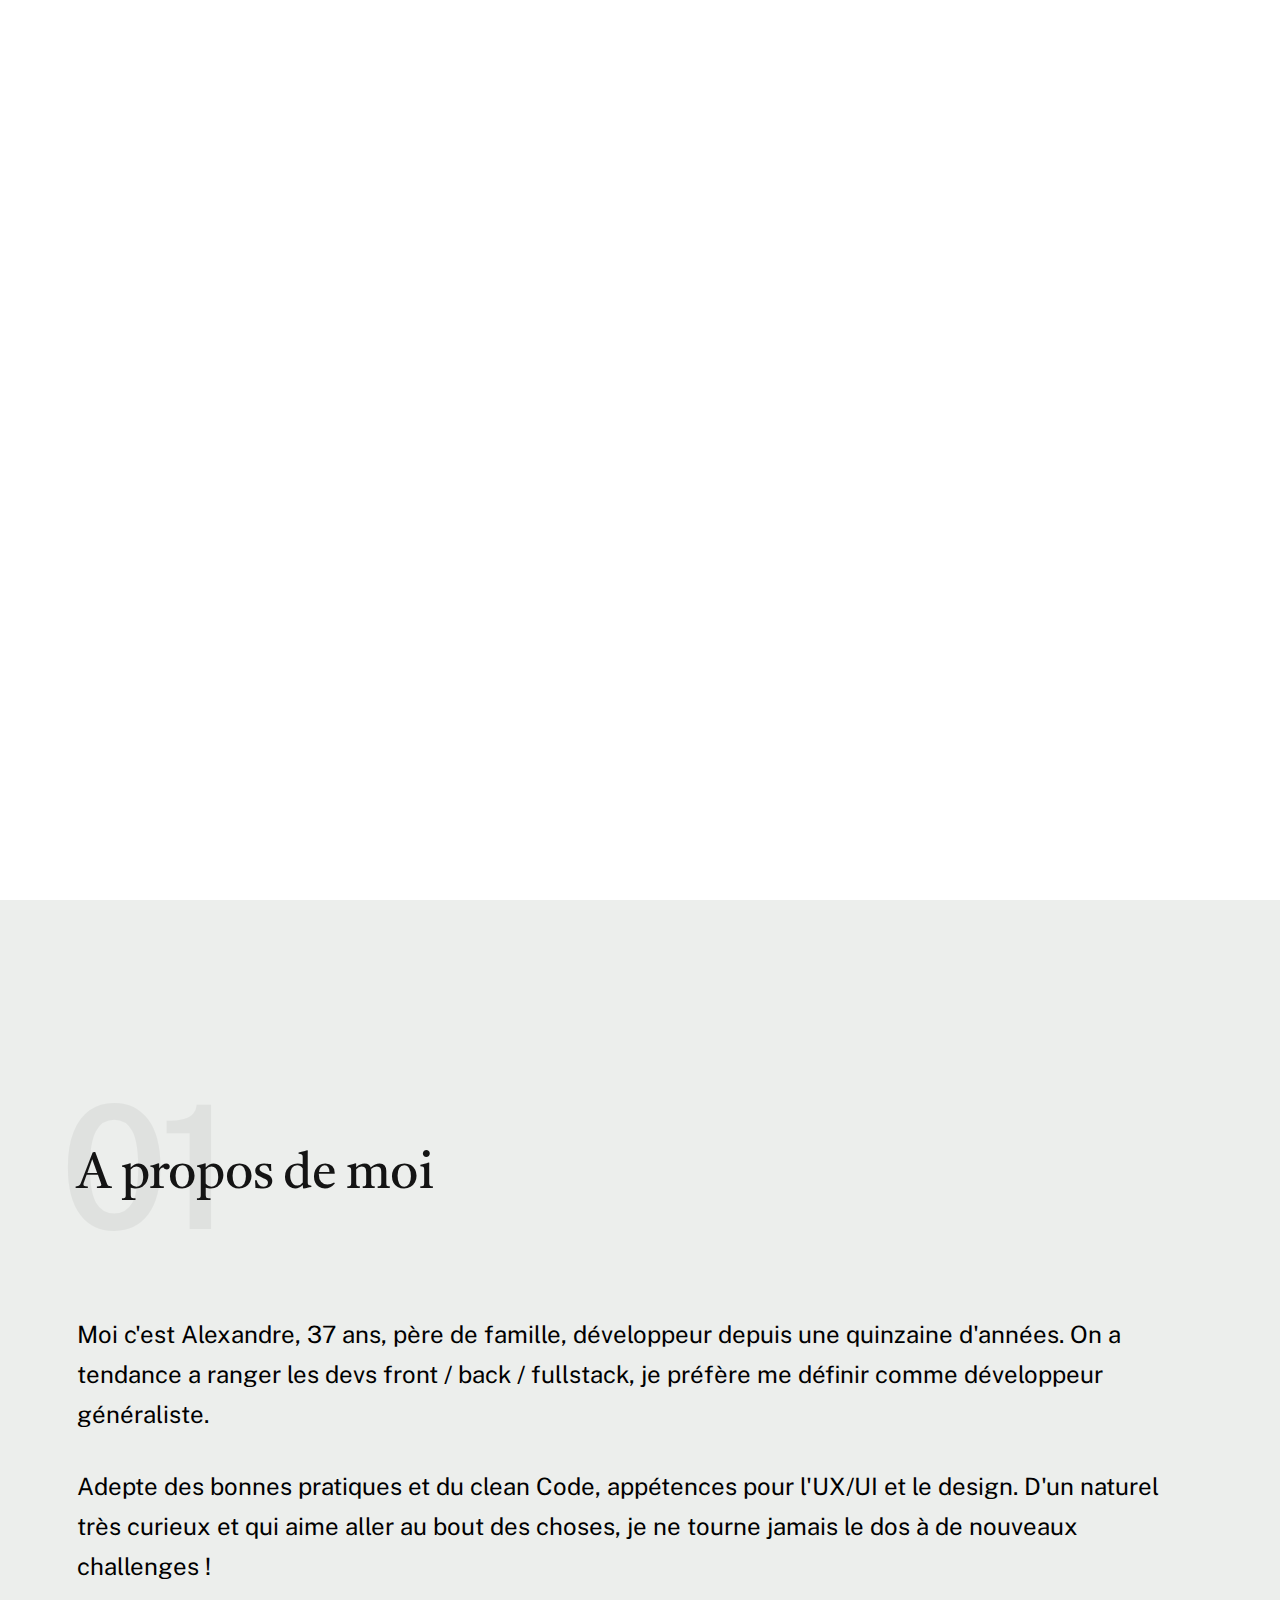
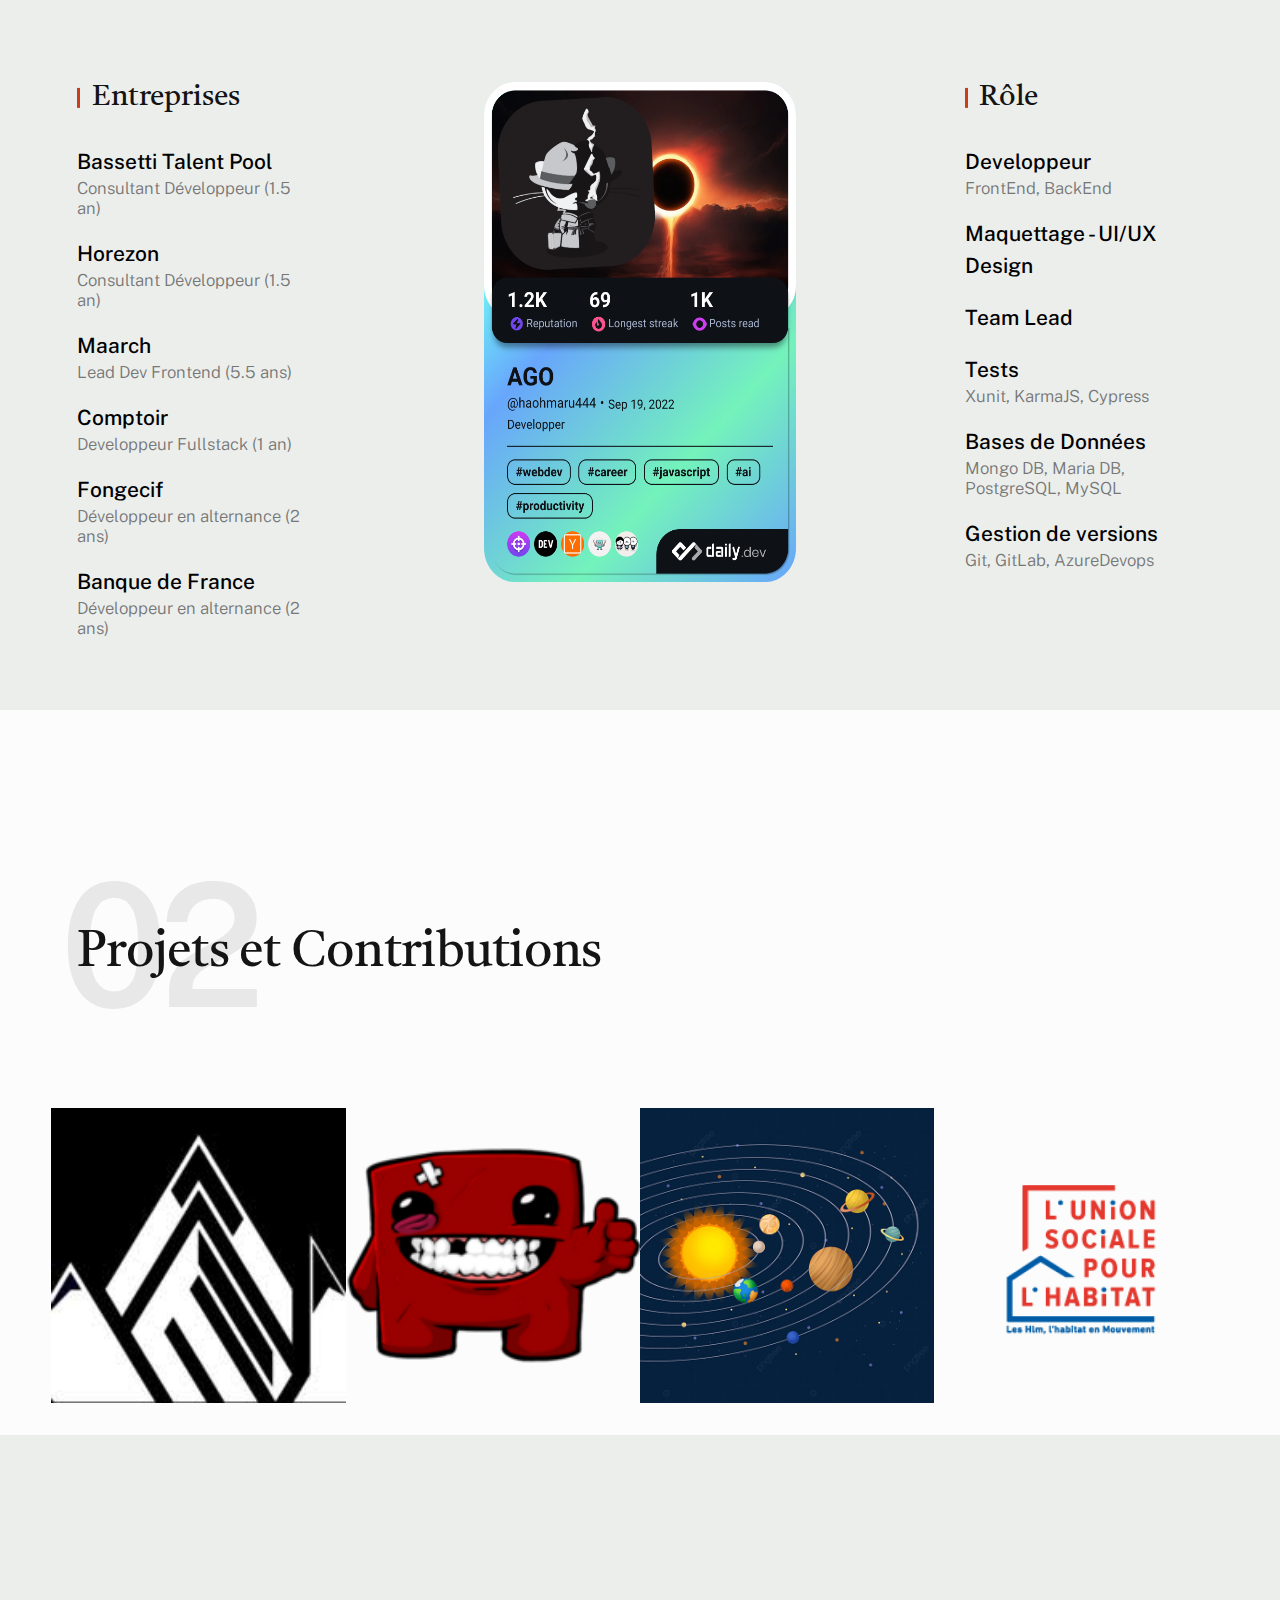
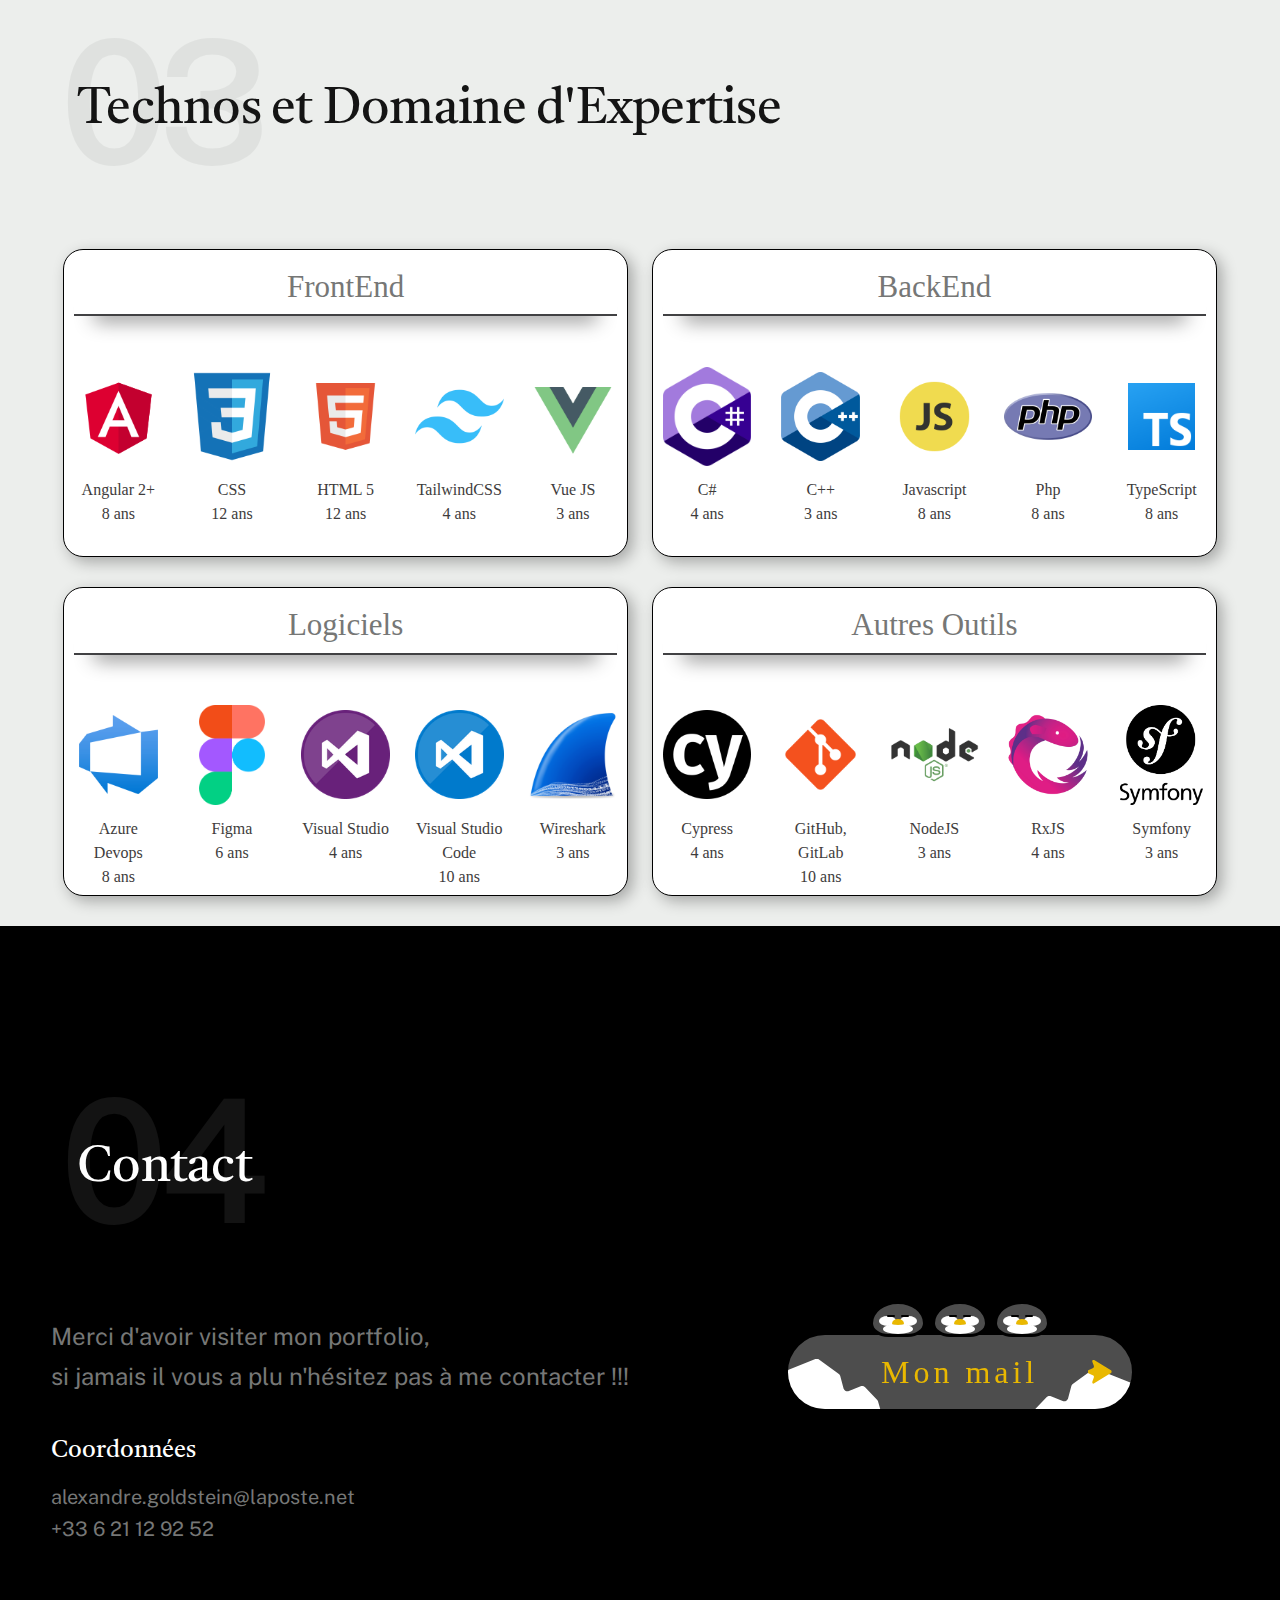
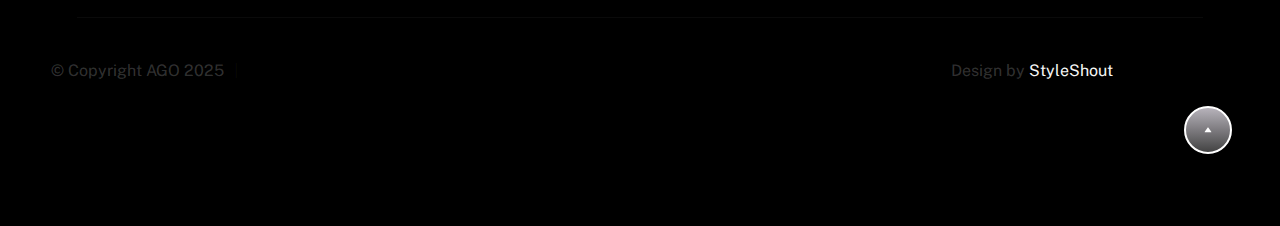
==== index.html @ c9a1e682 "fix url maso" ====
<!DOCTYPE html>
<html lang="en" class="no-js" >
<head>
    <meta charset="utf-8">
    <meta name="viewport" content="width=device-width, initial-scale=1">
    <title>PortFolio AGO</title>

    <script>
        document.documentElement.classList.remove('no-js');
        document.documentElement.classList.add('js');
    </script>

    <link rel="stylesheet" href="css/vendor.css">
    <link rel="stylesheet" href="css/styles.css">
    <link rel="stylesheet" href="https://use.fontawesome.com/releases/v5.6.3/css/all.css" integrity="sha384-UHRtZLI+pbxtHCWp1t77Bi1L4ZtiqrqD80Kn4Z8NTSRyMA2Fd33n5dQ8lWUE00s/" crossorigin="anonymous">
    <link rel="icon" type="image/png" sizes="32x32" href="images/avatars/favicon-32x32.png">
    <link rel="icon" type="image/png" sizes="16x16" href="images/avatars/favicon-16x16.png">
    <link rel="manifest" href="site.webmanifest">

</head>


<body id="top">
    <div id="preloader">
        <div id="loader" class="dots-fade">
            <div></div>
            <div></div>
            <div></div>
        </div>
    </div>

    <div id="page" class="s-pagewrap">

        <header class="s-header">
            <div class="row s-header__inner">
                <div class="s-header__block">
                    <div class="s-header__logo">
                        <a class="logo" href="index.html">
                            <img src="images/Portfolio.jpeg" class="s-header__folio" alt="HomeLogo">
                        </a>
                    </div>
                    <a class="s-header__menu-toggle" href="#0"><span>Menu</span></a>
                </div>
                <nav class="s-header__nav">    
                    <ul class="s-header__menu-links">
                        <li class="current"><a class="smoothscroll hover-underline" href="#intro">Intro</a></li>
                        <li><a class="smoothscroll hover-underline" href="#about">A propos</a></li>
                        <li><a class="smoothscroll hover-underline" href="#works">Projets</a></li>
                        <li><a class="smoothscroll hover-underline" href="#technos">Technos</a></li>
                        <li><a class="smoothscroll hover-underline" href="#footer">Contact</a></li>
                    </ul>  
                </nav>
            </div>
        </header>

        <!-- # intro
        ================================================== -->
        <section id="intro" class="s-intro target-section">
            <div class="row s-intro__content width-sixteen-col">
                <div class="column lg-12 s-intro__content-inner grid-block grid-16">    
                    <div class="s-intro__content-text">
                        <div class="s-intro__content-pretitle text-pretitle"><img src="images/hello.png" id="hello"/></div>
                        <h1 class="s-intro__content-title">
                        Alexandre Goldstein <br>
                        Developper <br>
                        from Paris, France
                        </h1>
                        <div class="s-intro__content-btns">
                            <button class="smoothscroll btn_intro effect effect_left" href="#about">A propos de moi</button>
                            <button class="smoothscroll btn_intro effect effect_left" href="#technos">Mes compétences</button>
                        </div>  
                    </div>
                </div>
            </div>

            <ul class="s-intro__social social-list">
                <li>
                    <a href="https://www.facebook.com/alex.tonychopper">
                        <img class="icon" src="images/svg/facebook.svg" width="24" height="24" alt="Facebook">
                        <span class="u-screen-reader-text">Facebook</span>
                    </a>
                </li>
                <li>
                    <a href="https://www.linkedin.com/in/alexandre-goldstein-438018328/">
                        <img class="icon" src="images/svg/linkedIn.svg" width="24" height="24" alt="LinkedIn">
                        <span class="u-screen-reader-text">LinkedIn</span>
                    </a>
                </li>
                <li>
                    <a href="https://discordapp.com/users/300009464764039169">
                        <img class="icon" src="images/svg/discord.svg" width="24" height="24" alt="Discord">
                        <span class="u-screen-reader-text">Discord</span>
                    </a>
                </li>
                <li>
                    <a href="https://github.com/AlexandreGoldstein">
                        <img class="icon" src="images/svg/gitHub.svg" width="24" height="24" alt="GitHub">
                        <span class="u-screen-reader-text">GitHub</span>
                    </a>
                </li>
                <li>
                    <a href="https://app.daily.dev/haohmaru444">
                        <img class="icon" src="images/svg/dailyDev.svg" width="24" height="24" alt="DailyDev">
                        <span class="u-screen-reader-text">DailyDev</span>
                    </a>
                </li>
            </ul>

            <div class="s-intro__content-media">                               
                <img src="images/avatars/cat.jpg" srcset="images/avatars/cat.jpg 1x" alt="Me">
            </div>              

            <div class="s-intro__btn-download">
                <button class="btn_intro effect effect_left" onclick="window.open('CV_AGO.pdf', '_blank')">Mon CV</button>
            </div> 
            
            <div class="s-intro__scroll-down">
                <a href="#footer2" class="smoothscroll">
                    <div class="scroll-icon">
                        <svg xmlns="http://www.w3.org/2000/svg" width="24" height="24" viewBox="0 0 24 24" style="fill: rgba(0, 0, 0, 1);transform: ;msFilter:;"><path d="M11.178 19.569a.998.998 0 0 0 1.644 0l9-13A.999.999 0 0 0 21 5H3a1.002 1.002 0 0 0-.822 1.569l9 13z"></path></svg>
                    </div>
                    <span class="scroll-text u-screen-reader-text">Scroll Down</span>
                </a>
            </div>
        </section>

        <section id="about" class="s-about target-section">
            <div class="row s-about__content">
                <div class="column xl-12">    
                    <div class="section-header" data-num="01">
                        <h2 class="text-display-title">A propos de moi</h2>
                    </div>

                    <p class="attention-getter">
                    Moi c'est Alexandre, 37 ans, père de famille, développeur depuis une quinzaine d'années.
                    On a tendance a ranger les devs front / back / fullstack, je préfère me définir comme développeur généraliste.
                    </p>

                    <p class="attention-getter">
                    Adepte des bonnes pratiques et du clean Code, appétences pour l'UX/UI et le design.
                    D'un naturel très curieux et qui aime aller au bout des choses, je ne tourne jamais le dos à de nouveaux challenges !
                    </p>

                    <div class="flex-items s-about__blocks">
                        <div class="flex-items__item s-about__block">
                            <h4 class="s-about__block-title">Entreprises</h4>
                            <ul class="s-about__list">
                                <li>
                                    Bassetti Talent Pool
                                    <span>Consultant Développeur (1.5 an)</span>
                                </li>
                                <li>
                                    Horezon
                                    <span>Consultant Développeur (1.5 an)</span>
                                </li>
                                <li>
                                    Maarch
                                    <span>Lead Dev Frontend (5.5 ans)</span>
                                </li>
                                <li>
                                    Comptoir
                                    <span>Developpeur Fullstack (1 an)</span>
                                </li>
                                <li>
                                    Fongecif
                                    <span>Développeur en alternance (2 ans)</span>
                                </li>
                                <li>
                                    Banque de France 
                                    <span>Développeur en alternance (2 ans)</span>
                                </li>
                            </ul>
                        </div>
                        <div class="s-about__list">
                            <img src="images/avatars/DevCard.png" style="height:500px;">
                        </div>
                        <div class="flex-items__item s-about__block" style="order:3">
                            <h4 class="s-about__block-title">Rôle</h4>
                            <ul class="s-about__list">
                                <li>
                                    Developpeur 
                                    <span>FrontEnd, BackEnd</span>
                                </li>
                                <li>
                                    Maquettage - UI/UX Design
                                </li>
                                <li>
                                    Team Lead
                                </li>
                                <li>
                                    Tests
                                    <span>Xunit, KarmaJS, Cypress</span>
                                </li>
                                <li>
                                    Bases de Données 
                                    <span>Mongo DB, Maria DB, PostgreSQL, MySQL</span>
                                </li>
                                <li>
                                    Gestion de versions
                                    <span>Git, GitLab, AzureDevops</span>
                                </li>
                            </ul>
                        </div>
                    </div>                    
                </div>
            </div> 
        </section>

        <section id="works" class="s-works target-section">
            <div class="row">
                <div class="column xl-12">
                    <div class="section-header" data-num="02">
                        <h2 class="text-display-title">Projets et Contributions</h2>
                    </div>
                </div>
            </div>
            <div class="row folio-entries">
                <div class="column entry" onclick='window.open("https://cedb.me")'>
                    <a class="entry__link glightbox" data-glightbox="title: CE; description: Challenge Enthusiast">
                        <div class="entry__thumb">
                            <img src="images/folio/CE.jpg" srcset="images/folio/CE.jpg 1x" alt="CE">
                        </div>
                        <div class="entry__info">
                            <h4 class="entry__title">Challenge Enthusiast</h4>
                            <div class="entry__cat">FrontEnd</div>
                        </div>
                    </a>
                </div>

                <div class="column entry" onclick='window.open("https://masochist.me/")'>
                    <a class="entry__link glightbox" data-glightbox="title: MeatBoy; description:Super Meat Boy">
                        <div class="entry__thumb">
                            <img src="images/folio/SMB.png" srcset="images/folio/SMB.png 1x" alt="Maso">
                        </div>
                        <div class="entry__info">
                            <h4 class="entry__title">Masochist.me</h4>
                            <div class="entry__cat">Designer</div>
                        </div>
                    </a>
                </div>

                <div class="column entry" onclick='window.open("https://alexandregoldstein.github.io/SolarSystem/")' >
                    <a class="entry__link glightbox" data-glightbox="title: Solar System; description:Systeme Solaire en CSS">
                        <div class="entry__thumb">
                            <img src="images/folio/solar.png" srcset="images/folio/solar.png 1x" alt="Solar">
                        </div>
                        <div class="entry__info">
                            <h4 class="entry__title">Solar System en CSS</h4>
                            <div class="entry__cat">Créateur</div>
                        </div>
                    </a>
                </div>

                <div class="column entry" onclick='window.open("https://www.union-habitat.org/")'>
                    <a class="entry__link glightbox" data-glightbox="title: USH; description:Union Social pour l'Habitat">
                        <div class="entry__thumb">
                            <img src="images/folio/USH.png" srcset="images/folio/USH.png 1x" alt="USH">
                        </div>
                        <div class="entry__info">
                            <h4 class="entry__title">Union Social pour l'Habitat</h4>
                            <div class="entry__cat">Intégration FrontEnd</div>
                        </div>
                    </a>
                </div>
            </div>
        </section>

        <section id="technos" class="s-about target-section">
            <div class="row row2 s-about__content">
                <div class="column xl-12">
                    <div class="section-header" data-num="03">
                        <h2 class="text-display-title">Technos et Domaine d'Expertise</h2>
                    </div>
                </div>
                <div class="icon-wall">
                    <div class="flex-group">
                        <div class="flex-group-title .s-about__skill">FrontEnd</div>
                        <div class="icon-wrapper">
                            <div class="flex-items__item">
                                <div class="icon-box">
                                    <img src="images/technos/Angular.png" alt="Angular">
                                    <div class="caption">Angular 2+ <br> 8 ans</div>
                                </div>
                            </div>
                            <div class="flex-items__item">
                                <div class="icon-box">
                                    <img src="images/technos/CSS3.png" alt="CSS">
                                    <div class="caption">CSS  <br> 12 ans</div>
                                </div>
                            </div>
                            <div class="flex-items__item">
                                <div class="icon-box">
                                    <img src="images/technos/Html.png" alt="Html">
                                    <div class="caption">HTML 5  <br> 12 ans</div>
                                </div>
                            </div>
                            <div class="flex-items__item">
                                <div class="icon-box">
                                    <img src="images/technos/TailwindCSS.png" alt="TailwindCSS">
                                    <div class="caption">TailwindCSS  <br> 4 ans</div>
                                </div>
                            </div>
                            <div class="flex-items__item">
                                <div class="icon-box">
                                    <img src="images/technos/vueJs.png" alt="VueJS">
                                    <div class="caption">Vue JS  <br> 3 ans</div>
                                </div>
                            </div>
                        </div>
                    </div>

                    <div class="flex-group">
                        <div class=".s-about__skill flex-group-title">BackEnd</div>
                        <div class="icon-wrapper">
                            <div class="flex-items__item">
                                <div class="icon-box">
                                    <img src="images/technos/Csharp.png" alt="C#">
                                    <div class="caption">C# <br> 4 ans</div>
                                </div>
                            </div>
                            <div class="flex-items__item">
                                <div class="icon-box">
                                    <img src="images/technos/C++.png" alt="C++">
                                    <div class="caption">C++ <br> 3 ans</div>
                                </div>
                            </div>
                            <div class="flex-items__item">
                                <div class="icon-box">
                                    <img src="images/technos/JS.png" alt="JS">
                                    <div class="caption">Javascript  <br> 8 ans</div>
                                </div>
                            </div>
                            <div class="flex-items__item">
                                <div class="icon-box">
                                    <img src="images/technos/PHP.png" alt="Php">
                                    <div class="caption">Php <br> 8 ans</div>
                                </div>
                            </div>
                            <div class="flex-items__item">
                                <div class="icon-box">
                                    <img src="images/technos/TS.png" alt="TS">
                                    <div class="caption">TypeScript <br> 8 ans</div>
                                </div>
                            </div>
                        </div>
                    </div>

                    <div class="flex-group">
                        <div class="flex-group-title .s-about__skill">Logiciels</div>
                        <div class="icon-wrapper">
                            <div class="flex-items__item">
                                <div class="icon-box">
                                    <img src="images/technos/AzureDevops.png" alt="Azure">
                                    <div class="caption">Azure Devops <br> 8 ans</div>
                                </div>
                            </div>
                            <div class="flex-items__item">
                                <div class="icon-box">
                                    <img src="images/technos/figma.png" alt="Figma">
                                    <div class="caption">Figma <br> 6 ans</div>
                                </div>
                            </div>
                            <div class="flex-items__item">
                                <div class="icon-box">
                                    <img src="images/technos/VS.png" alt="Visual Studio">
                                    <div class="caption">Visual Studio  <br> 4 ans</div>
                                </div>
                            </div>
                            <div class="flex-items__item">
                                <div class="icon-box">
                                    <img src="images/technos/VsCode.png" alt="Visual Studio Code">
                                    <div class="caption">Visual Studio Code <br> 10 ans</div>
                                </div>
                            </div>
                            <div class="flex-items__item">
                                <div class="icon-box">
                                    <img src="images/technos/Wireshark.png" alt="WireShark">
                                    <div class="caption">Wireshark <br> 3 ans</div>
                                </div>
                            </div>
                        </div>
                    </div>

                    <div class="flex-group">
                        <div class="flex-group-title .s-about__skill">Autres Outils</div>
                        <div class="icon-wrapper">

                            <div class="flex-items__item">
                                <div class="icon-box">
                                    <img src="images/technos/cypress.png" alt="Git">
                                    <div class="caption">Cypress <br> 4 ans</div>
                                </div>
                            </div>
                            <div class="flex-items__item">
                                <div class="icon-box">
                                    <img src="images/technos/Git.png" alt="Git">
                                    <div class="caption">GitHub, GitLab <br> 10 ans</div>
                                </div>
                            </div>
                            <div class="flex-items__item">
                                <div class="icon-box">
                                    <img src="images/technos/nodeJS.png" alt="NodeJS">
                                    <div class="caption">NodeJS <br> 3 ans</div>
                                </div>
                            </div>
                            <div class="flex-items__item">
                                <div class="icon-box">
                                    <img src="images/technos/rxjs.png" alt="Symfony">
                                    <div class="caption">RxJS  <br> 4 ans</div>
                                </div>
                            </div>
                            <div class="flex-items__item">
                                <div class="icon-box">
                                    <img src="images/technos/symfony.png" alt="Symfony">
                                    <div class="caption">Symfony  <br> 3 ans</div>
                                </div>
                            </div>
                        </div>
                    </div>
                </div>
            </div>
        </section>

       <!-- <section id="numbers" class="s-numbers">
            <div class="row counter-items">
                <div class="column counter-items__item">
                    <div class="num">
                        13
                        <span>+</span>
                    </div>
                    <h5>Années d'experience</h5>
                    <p>
                    En temps que dev avec différents intitulés de poste : <br>
                    Lead Frontend, Dev Backend, Dev FullStack, Consultant...
                    </p>
                </div>

                <div class="column counter-items__item">
                    <div class="num">
                        7
                    </div>
                    <h5>Entreprises</h5>
                    <p>
                    M'ont fait confiance dans différents domaines d'expertise : Digitalisation numérique, régulation de traffic, services médicaux, banque.
                    La majorité de celles-ci avaient des sites à fort traffic et des exigences élevés en qualité de code, responsive design, testing...
                    </p>
                </div>

                <div class="column counter-items__item">
                    <div class="num">
                        30
                        <span>+</span>
                    </div>
                    <h5>Projets</h5>
                    <p>
                    Auquel j'ai pu contribuer dans ma vie professionnelle, avec diverses compétences acquises:
                    intégration de maquettes, design de logo, du pixel art pour un jeu vidéo, des contributions sur des sites web ou applications, gestion des versions des livrables
                    </p>
                </div>

                <div class="column counter-items__item">
                    <div class="num">0</div>
                    <h5>Feedback négatif</h5>
                    <p>
                    Aucune client ou ESN non satisfaits ou déçu de mon attitude et des résultats que j'ai pu leur apporter au fil de ma carrière.
                    </p>
                </div>
            </div>
        </section>-->

        <section id="footer" class="s-footer target-section">
            <footer>
                <div class="row">
                    <div class="column lg-12">
                        <div class="section-header light-on-dark" data-num="04">
                            <h2 class="text-display-title">Contact</h2>
                        </div>
                    </div>
                </div>

                <div class="row s-footer__content">
                    <div class="xl-6 md-12 s-footer__block s-footer__about">                    
                        <p class="attention-getter">
                        Merci d'avoir visiter mon portfolio, <br>
                        si jamais il vous a plu n'hésitez pas à me contacter !!!
                        </p>
                        <h5>Coordonnées</h5>
                        <ul class="link-list">
                            <li><a href="mailto:alexandre.goldstein@laposte.net">alexandre.goldstein@laposte.net</a></li>
                            <li><a href="tel:+33621129252">+33 6 21 12 92 52</a></li>
                        </ul>             
                    </div>
                    <div class="s-footer__buttons row_pen">
                        <a href="mailto:alexandre.goldstein@laposte.net" class="button button--pen">
                            <div class="button__wrapper">
                                <span class="button__text">Mon mail</span>
                            </div>
                            <div class="characterBox">
                                <div class="character wakeup">
                                    <div class="character__face"></div>
                                    <div class="charactor__face2"></div>
                                </div>
                                <div class="character wakeup">
                                    <div class="character__face"></div>
                                    <div class="charactor__face2"></div>
                                </div>
                                <div class="character">
                                    <div class="character__face"></div>
                                    <div class="charactor__face2"></div>
                                </div>
                            </div>
                        </a>
                    </div>
                </div> 

                <div class="row s-footer__bottom">
                    <div class="xl-6 lg-12">
                        <p class="ss-copyright">
                            <span style="width: 50%">© Copyright AGO 2025</span> <span style="width: 45%; text-align: right;">Design by <a href="https://styleshout.com/">StyleShout</a></span>
                        </p>
                    </div>

                </div>         

                <div id="footer2" class="ss-go-top">
                    <a class="smoothscroll" title="Haut de page" href="#top">                 
                        <svg xmlns="http://www.w3.org/2000/svg" width="24" height="24" viewBox="0 0 24 24" style="fill: rgba(0, 0, 0, 1);transform: ;msFilter:;"><path d="M5.536 21.886a1.004 1.004 0 0 0 1.033-.064l13-9a1 1 0 0 0 0-1.644l-13-9A1 1 0 0 0 5 3v18a1 1 0 0 0 .536.886z"></path></svg>
                    </a> 
                </div>  
            </footer>
        </section>
    </div>
    
    <script src="js/plugins.js"></script>
    <script src="js/main.js"></script>

</body>
</html>
---- css/vendor.css ----
/* ===================================================================
 * Hudson Third-party Stylesheets
 * Template Ver. 1.0.0
 * 04-03-2023
 * -------------------------------------------------------------------
 *
 * TOC:
 * # PrismJS 
 * # Swiper
 * # GLightbox
 *
 * ------------------------------------------------------------------- */
 

/* ===================================================================
 * # PrismJS 1.20.0
 *   https://prismjs.com/download.html#themes=prism-okaidia&languages=markup+css+clike+javascript+markup-templating+php 
 *   
 *   okaidia theme for JavaScript, CSS and HTML
 *   Loosely based on Monokai textmate theme by http://www.monokai.nl/
 *   @author ocodia
 * ------------------------------------------------------------------- */
code[class*=language-],
pre[class*=language-] {
    color          : #f8f8f2;
    background     : none;
    text-shadow    : 0 1px rgba(0, 0, 0, 0.3);
    font-family    : var(--font-mono);
    font-size      : calc(var(--text-size) * 0.9444);
    text-align     : left;
    white-space    : pre;
    word-spacing   : normal;
    word-break     : normal;
    word-wrap      : normal;
    line-height    : var(--vspace-1);
    -moz-tab-size  : 4;
    -o-tab-size    : 4;
    tab-size       : 4;
    -webkit-hyphens: none;
    hyphens        : none;
}

/* Code blocks */
pre[class*=language-] {
    padding : var(--vspace-0_5) 0 var(--vspace-1);
    margin  : var(--vspace-1) 0;
    overflow: auto;
}

:not(pre)>code[class*=language-],
pre[class*=language-] {
    background: #272822;
}

/* Inline code */
:not(pre)>code[class*=language-] {
    padding    : 0.1em;
    white-space: normal;
}

.token.comment,
.token.prolog,
.token.doctype,
.token.cdata {
    color: slategray;
}

.token.punctuation {
    color: #f8f8f2;
}

.token.namespace {
    opacity: 0.7;
}

.token.property,
.token.tag,
.token.constant,
.token.symbol,
.token.deleted {
    color: #f92672;
}

.token.boolean,
.token.number {
    color: #ae81ff;
}

.token.selector,
.token.attr-name,
.token.string,
.token.char,
.token.builtin,
.token.inserted {
    color: #a6e22e;
}

.token.operator,
.token.entity,
.token.url,
.language-css .token.string,
.style .token.string,
.token.variable {
    color: #f8f8f2;
}

.token.atrule,
.token.attr-value,
.token.function,
.token.class-name {
    color: #e6db74;
}

.token.keyword {
    color: #66d9ef;
}

.token.regex,
.token.important {
    color: #fd971f;
}

.token.important,
.token.bold {
    font-weight: bold;
}

.token.italic {
    font-style: italic;
}

.token.entity {
    cursor: help;
}


/* ===================================================================
 * # Swiper 6.4.5
 *   Most modern mobile touch slider and framework with hardware accelerated transitions
 *   https://swiperjs.com
 *
 *   Copyright 2014-2020 Vladimir Kharlampidi
 *
 *   Released under the MIT License
 *
 *   Released on: December 18, 2020
 * ------------------------------------------------------------------- */
@font-face {
    font-family: "swiper-icons";
    src        : url("data:application/font-woff;charset=utf-8;base64, [base64]//wADZ2x5ZgAAAywAAADMAAAD2MHtryVoZWFkAAABbAAAADAAAAA2E2+eoWhoZWEAAAGcAAAAHwAAACQC9gDzaG10eAAAAigAAAAZAAAArgJkABFsb2NhAAAC0AAAAFoAAABaFQAUGG1heHAAAAG8AAAAHwAAACAAcABAbmFtZQAAA/gAAAE5AAACXvFdBwlwb3N0AAAFNAAAAGIAAACE5s74hXjaY2BkYGAAYpf5Hu/j+W2+MnAzMYDAzaX6QjD6/4//Bxj5GA8AuRwMYGkAPywL13jaY2BkYGA88P8Agx4j+/8fQDYfA1AEBWgDAIB2BOoAeNpjYGRgYNBh4GdgYgABEMnIABJzYNADCQAACWgAsQB42mNgYfzCOIGBlYGB0YcxjYGBwR1Kf2WQZGhhYGBiYGVmgAFGBiQQkOaawtDAoMBQxXjg/wEGPcYDDA4wNUA2CCgwsAAAO4EL6gAAeNpj2M0gyAACqxgGNWBkZ2D4/wMA+xkDdgAAAHjaY2BgYGaAYBkGRgYQiAHyGMF8FgYHIM3DwMHABGQrMOgyWDLEM1T9/w8UBfEMgLzE////P/5//f/V/xv+r4eaAAeMbAxwIUYmIMHEgKYAYjUcsDAwsLKxc3BycfPw8jEQA/[base64]/uznmfPFBNODM2K7MTQ45YEAZqGP81AmGGcF3iPqOop0r1SPTaTbVkfUe4HXj97wYE+yNwWYxwWu4v1ugWHgo3S1XdZEVqWM7ET0cfnLGxWfkgR42o2PvWrDMBSFj/IHLaF0zKjRgdiVMwScNRAoWUoH78Y2icB/yIY09An6AH2Bdu/UB+yxopYshQiEvnvu0dURgDt8QeC8PDw7Fpji3fEA4z/PEJ6YOB5hKh4dj3EvXhxPqH/SKUY3rJ7srZ4FZnh1PMAtPhwP6fl2PMJMPDgeQ4rY8YT6Gzao0eAEA409DuggmTnFnOcSCiEiLMgxCiTI6Cq5DZUd3Qmp10vO0LaLTd2cjN4fOumlc7lUYbSQcZFkutRG7g6JKZKy0RmdLY680CDnEJ+UMkpFFe1RN7nxdVpXrC4aTtnaurOnYercZg2YVmLN/d/gczfEimrE/fs/bOuq29Zmn8tloORaXgZgGa78yO9/cnXm2BpaGvq25Dv9S4E9+5SIc9PqupJKhYFSSl47+Qcr1mYNAAAAeNptw0cKwkAAAMDZJA8Q7OUJvkLsPfZ6zFVERPy8qHh2YER+3i/BP83vIBLLySsoKimrqKqpa2hp6+jq6RsYGhmbmJqZSy0sraxtbO3sHRydnEMU4uR6yx7JJXveP7WrDycAAAAAAAH//wACeNpjYGRgYOABYhkgZgJCZgZNBkYGLQZtIJsFLMYAAAw3ALgAeNolizEKgDAQBCchRbC2sFER0YD6qVQiBCv/H9ezGI6Z5XBAw8CBK/m5iQQVauVbXLnOrMZv2oLdKFa8Pjuru2hJzGabmOSLzNMzvutpB3N42mNgZGBg4GKQYzBhYMxJLMlj4GBgAYow/P/PAJJhLM6sSoWKfWCAAwDAjgbRAAB42mNgYGBkAIIbCZo5IPrmUn0hGA0AO8EFTQAA") format("woff");
    font-weight: 400;
    font-style : normal;
}

:root {
    --swiper-theme-color: #007aff;
}

.swiper-container {
    margin-left : auto;
    margin-right: auto;
    position    : relative;
    overflow    : hidden;
    list-style  : none;
    padding     : 0;
    /* Fix of Webkit flickering */
    z-index     : 1;
}

.swiper-container-vertical>.swiper-wrapper {
    flex-direction: column;
}

.swiper-wrapper {
    position           : relative;
    width              : 100%;
    height             : 100%;
    z-index            : 1;
    display            : flex;
    transition-property: transform;
    box-sizing         : content-box;
}

.swiper-container-android .swiper-slide,
.swiper-wrapper {
    transform: translate3d(0px, 0, 0);
}

.swiper-container-multirow>.swiper-wrapper {
    flex-wrap: wrap;
}

.swiper-container-multirow-column>.swiper-wrapper {
    flex-wrap     : wrap;
    flex-direction: column;
}

.swiper-container-free-mode>.swiper-wrapper {
    transition-timing-function: ease-out;
    margin                    : 0 auto;
}

.swiper-slide {
    flex-shrink        : 0;
    width              : 100%;
    height             : 100%;
    position           : relative;
    transition-property: transform;
}

.swiper-slide-invisible-blank {
    visibility: hidden;
}

/* Auto Height */
.swiper-container-autoheight,
.swiper-container-autoheight .swiper-slide {
    height: auto;
}

.swiper-container-autoheight .swiper-wrapper {
    align-items        : flex-start;
    transition-property: transform, height;
}

/* 3D Effects */
.swiper-container-3d {
    perspective: 1200px;
}

.swiper-container-3d .swiper-wrapper,
.swiper-container-3d .swiper-slide,
.swiper-container-3d .swiper-slide-shadow-left,
.swiper-container-3d .swiper-slide-shadow-right,
.swiper-container-3d .swiper-slide-shadow-top,
.swiper-container-3d .swiper-slide-shadow-bottom,
.swiper-container-3d .swiper-cube-shadow {
    transform-style: preserve-3d;
}

.swiper-container-3d .swiper-slide-shadow-left,
.swiper-container-3d .swiper-slide-shadow-right,
.swiper-container-3d .swiper-slide-shadow-top,
.swiper-container-3d .swiper-slide-shadow-bottom {
    position      : absolute;
    left          : 0;
    top           : 0;
    width         : 100%;
    height        : 100%;
    pointer-events: none;
    z-index       : 10;
}

.swiper-container-3d .swiper-slide-shadow-left {
    background-image: linear-gradient(to left, rgba(0, 0, 0, 0.5), rgba(0, 0, 0, 0));
}

.swiper-container-3d .swiper-slide-shadow-right {
    background-image: linear-gradient(to right, rgba(0, 0, 0, 0.5), rgba(0, 0, 0, 0));
}

.swiper-container-3d .swiper-slide-shadow-top {
    background-image: linear-gradient(to top, rgba(0, 0, 0, 0.5), rgba(0, 0, 0, 0));
}

.swiper-container-3d .swiper-slide-shadow-bottom {
    background-image: linear-gradient(to bottom, rgba(0, 0, 0, 0.5), rgba(0, 0, 0, 0));
}

/* CSS Mode */
.swiper-container-css-mode>.swiper-wrapper {
    overflow          : auto;
    scrollbar-width   : none;
    /* For Firefox */
    -ms-overflow-style: none;
    /* For Internet Explorer and Edge */
}

.swiper-container-css-mode>.swiper-wrapper::-webkit-scrollbar {
    display: none;
}

.swiper-container-css-mode>.swiper-wrapper>.swiper-slide {
    scroll-snap-align: start start;
}

.swiper-container-horizontal.swiper-container-css-mode>.swiper-wrapper {
    scroll-snap-type: x mandatory;
}

.swiper-container-vertical.swiper-container-css-mode>.swiper-wrapper {
    scroll-snap-type: y mandatory;
}

:root {
    --swiper-navigation-size : 44px;
    /*
    --swiper-navigation-color: var(--swiper-theme-color);
    */
}

.swiper-button-prev,
.swiper-button-next {
    position       : absolute;
    top            : 50%;
    width          : calc(var(--swiper-navigation-size) / 44 * 27);
    height         : var(--swiper-navigation-size);
    margin-top     : calc(-1 * var(--swiper-navigation-size) / 2);
    z-index        : 10;
    cursor         : pointer;
    display        : flex;
    align-items    : center;
    justify-content: center;
    color          : var(--swiper-navigation-color, var(--swiper-theme-color));
}

.swiper-button-prev.swiper-button-disabled,
.swiper-button-next.swiper-button-disabled {
    opacity       : 0.35;
    cursor        : auto;
    pointer-events: none;
}

.swiper-button-prev:after,
.swiper-button-next:after {
    font-family   : swiper-icons;
    font-size     : var(--swiper-navigation-size);
    text-transform: none !important;
    letter-spacing: 0;
    text-transform: none;
    font-variant  : initial;
    line-height   : 1;
}

.swiper-button-prev,
.swiper-container-rtl .swiper-button-next {
    left : 10px;
    right: auto;
}

.swiper-button-prev:after,
.swiper-container-rtl .swiper-button-next:after {
    content: "prev";
}

.swiper-button-next,
.swiper-container-rtl .swiper-button-prev {
    right: 10px;
    left : auto;
}

.swiper-button-next:after,
.swiper-container-rtl .swiper-button-prev:after {
    content: "next";
}

.swiper-button-prev.swiper-button-white,
.swiper-button-next.swiper-button-white {
    --swiper-navigation-color: #ffffff;
}

.swiper-button-prev.swiper-button-black,
.swiper-button-next.swiper-button-black {
    --swiper-navigation-color: #000000;
}

.swiper-button-lock {
    display: none;
}

:root {
    /*
    --swiper-pagination-color: var(--swiper-theme-color);
    */
}

.swiper-pagination {
    position  : absolute;
    text-align: center;
    transition: 300ms opacity;
    transform : translate3d(0, 0, 0);
    z-index   : 10;
}

.swiper-pagination.swiper-pagination-hidden {
    opacity: 0;
}

/* Common Styles */
.swiper-pagination-fraction,
.swiper-pagination-custom,
.swiper-container-horizontal>.swiper-pagination-bullets {
    bottom: 10px;
    left  : 0;
    width : 100%;
}

/* Bullets */
.swiper-pagination-bullets-dynamic {
    overflow : hidden;
    font-size: 0;
}

.swiper-pagination-bullets-dynamic .swiper-pagination-bullet {
    transform: scale(0.33);
    position : relative;
}

.swiper-pagination-bullets-dynamic .swiper-pagination-bullet-active {
    transform: scale(1);
}

.swiper-pagination-bullets-dynamic .swiper-pagination-bullet-active-main {
    transform: scale(1);
}

.swiper-pagination-bullets-dynamic .swiper-pagination-bullet-active-prev {
    transform: scale(0.66);
}

.swiper-pagination-bullets-dynamic .swiper-pagination-bullet-active-prev-prev {
    transform: scale(0.33);
}

.swiper-pagination-bullets-dynamic .swiper-pagination-bullet-active-next {
    transform: scale(0.66);
}

.swiper-pagination-bullets-dynamic .swiper-pagination-bullet-active-next-next {
    transform: scale(0.33);
}

.swiper-pagination-bullet {
    width        : 8px;
    height       : 8px;
    display      : inline-block;
    border-radius: 100%;
    background   : #000;
    opacity      : 0.2;
}

button.swiper-pagination-bullet {
    border            : none;
    margin            : 0;
    padding           : 0;
    box-shadow        : none;
    -webkit-appearance: none;
    -moz-appearance   : none;
    appearance        : none;
}

.swiper-pagination-clickable .swiper-pagination-bullet {
    cursor: pointer;
}

.swiper-pagination-bullet-active {
    opacity   : 1;
    background: var(--swiper-pagination-color, var(--swiper-theme-color));
}

.swiper-container-vertical>.swiper-pagination-bullets {
    right    : 10px;
    top      : 50%;
    transform: translate3d(0px, -50%, 0);
}

.swiper-container-vertical>.swiper-pagination-bullets .swiper-pagination-bullet {
    margin : 6px 0;
    display: block;
}

.swiper-container-vertical>.swiper-pagination-bullets.swiper-pagination-bullets-dynamic {
    top      : 50%;
    transform: translateY(-50%);
    width    : 8px;
}

.swiper-container-vertical>.swiper-pagination-bullets.swiper-pagination-bullets-dynamic .swiper-pagination-bullet {
    display   : inline-block;
    transition: 200ms transform, 200ms top;
}

.swiper-container-horizontal>.swiper-pagination-bullets .swiper-pagination-bullet {
    margin: 0 4px;
}

.swiper-container-horizontal>.swiper-pagination-bullets.swiper-pagination-bullets-dynamic {
    left       : 50%;
    transform  : translateX(-50%);
    white-space: nowrap;
}

.swiper-container-horizontal>.swiper-pagination-bullets.swiper-pagination-bullets-dynamic .swiper-pagination-bullet {
    transition: 200ms transform, 200ms left;
}

.swiper-container-horizontal.swiper-container-rtl>.swiper-pagination-bullets-dynamic .swiper-pagination-bullet {
    transition: 200ms transform, 200ms right;
}

/* Progress */
.swiper-pagination-progressbar {
    background: rgba(0, 0, 0, 0.25);
    position  : absolute;
}

.swiper-pagination-progressbar .swiper-pagination-progressbar-fill {
    background      : var(--swiper-pagination-color, var(--swiper-theme-color));
    position        : absolute;
    left            : 0;
    top             : 0;
    width           : 100%;
    height          : 100%;
    transform       : scale(0);
    transform-origin: left top;
}

.swiper-container-rtl .swiper-pagination-progressbar .swiper-pagination-progressbar-fill {
    transform-origin: right top;
}

.swiper-container-horizontal>.swiper-pagination-progressbar,
.swiper-container-vertical>.swiper-pagination-progressbar.swiper-pagination-progressbar-opposite {
    width : 100%;
    height: 4px;
    left  : 0;
    top   : 0;
}

.swiper-container-vertical>.swiper-pagination-progressbar,
.swiper-container-horizontal>.swiper-pagination-progressbar.swiper-pagination-progressbar-opposite {
    width : 4px;
    height: 100%;
    left  : 0;
    top   : 0;
}

.swiper-pagination-white {
    --swiper-pagination-color: #ffffff;
}

.swiper-pagination-black {
    --swiper-pagination-color: #000000;
}

.swiper-pagination-lock {
    display: none;
}

/* Scrollbar */
.swiper-scrollbar {
    border-radius   : 10px;
    position        : relative;
    -ms-touch-action: none;
    background      : rgba(0, 0, 0, 0.1);
}

.swiper-container-horizontal>.swiper-scrollbar {
    position: absolute;
    left    : 1%;
    bottom  : 3px;
    z-index : 50;
    height  : 5px;
    width   : 98%;
}

.swiper-container-vertical>.swiper-scrollbar {
    position: absolute;
    right   : 3px;
    top     : 1%;
    z-index : 50;
    width   : 5px;
    height  : 98%;
}

.swiper-scrollbar-drag {
    height       : 100%;
    width        : 100%;
    position     : relative;
    background   : rgba(0, 0, 0, 0.5);
    border-radius: 10px;
    left         : 0;
    top          : 0;
}

.swiper-scrollbar-cursor-drag {
    cursor: move;
}

.swiper-scrollbar-lock {
    display: none;
}

.swiper-zoom-container {
    width          : 100%;
    height         : 100%;
    display        : flex;
    justify-content: center;
    align-items    : center;
    text-align     : center;
}

.swiper-zoom-container>img,
.swiper-zoom-container>svg,
.swiper-zoom-container>canvas {
    max-width    : 100%;
    max-height   : 100%;
    -o-object-fit: contain;
    object-fit   : contain;
}

.swiper-slide-zoomed {
    cursor: move;
}

/* Preloader */
:root {
    /*
    --swiper-preloader-color: var(--swiper-theme-color);
    */
}

.swiper-lazy-preloader {
    width           : 42px;
    height          : 42px;
    position        : absolute;
    left            : 50%;
    top             : 50%;
    margin-left     : -21px;
    margin-top      : -21px;
    z-index         : 10;
    transform-origin: 50%;
    animation       : swiper-preloader-spin 1s infinite linear;
    box-sizing      : border-box;
    border          : 4px solid var(--swiper-preloader-color, var(--swiper-theme-color));
    border-radius   : 50%;
    border-top-color: transparent;
}

.swiper-lazy-preloader-white {
    --swiper-preloader-color: #fff;
}

.swiper-lazy-preloader-black {
    --swiper-preloader-color: #000;
}

@keyframes swiper-preloader-spin {
    100% {
        transform: rotate(360deg);
    }
}

/* a11y */
.swiper-container .swiper-notification {
    position      : absolute;
    left          : 0;
    top           : 0;
    pointer-events: none;
    opacity       : 0;
    z-index       : -1000;
}

.swiper-container-fade.swiper-container-free-mode .swiper-slide {
    transition-timing-function: ease-out;
}

.swiper-container-fade .swiper-slide {
    pointer-events     : none;
    transition-property: opacity;
}

.swiper-container-fade .swiper-slide .swiper-slide {
    pointer-events: none;
}

.swiper-container-fade .swiper-slide-active,
.swiper-container-fade .swiper-slide-active .swiper-slide-active {
    pointer-events: auto;
}

.swiper-container-cube {
    overflow: visible;
}

.swiper-container-cube .swiper-slide {
    pointer-events             : none;
    -webkit-backface-visibility: hidden;
    backface-visibility        : hidden;
    z-index                    : 1;
    visibility                 : hidden;
    transform-origin           : 0 0;
    width                      : 100%;
    height                     : 100%;
}

.swiper-container-cube .swiper-slide .swiper-slide {
    pointer-events: none;
}

.swiper-container-cube.swiper-container-rtl .swiper-slide {
    transform-origin: 100% 0;
}

.swiper-container-cube .swiper-slide-active,
.swiper-container-cube .swiper-slide-active .swiper-slide-active {
    pointer-events: auto;
}

.swiper-container-cube .swiper-slide-active,
.swiper-container-cube .swiper-slide-next,
.swiper-container-cube .swiper-slide-prev,
.swiper-container-cube .swiper-slide-next+.swiper-slide {
    pointer-events: auto;
    visibility    : visible;
}

.swiper-container-cube .swiper-slide-shadow-top,
.swiper-container-cube .swiper-slide-shadow-bottom,
.swiper-container-cube .swiper-slide-shadow-left,
.swiper-container-cube .swiper-slide-shadow-right {
    z-index                    : 0;
    -webkit-backface-visibility: hidden;
    backface-visibility        : hidden;
}

.swiper-container-cube .swiper-cube-shadow {
    position  : absolute;
    left      : 0;
    bottom    : 0px;
    width     : 100%;
    height    : 100%;
    background: #000;
    opacity   : 0.6;
    filter    : blur(50px);
    z-index   : 0;
}

.swiper-container-flip {
    overflow: visible;
}

.swiper-container-flip .swiper-slide {
    pointer-events             : none;
    -webkit-backface-visibility: hidden;
    backface-visibility        : hidden;
    z-index                    : 1;
}

.swiper-container-flip .swiper-slide .swiper-slide {
    pointer-events: none;
}

.swiper-container-flip .swiper-slide-active,
.swiper-container-flip .swiper-slide-active .swiper-slide-active {
    pointer-events: auto;
}

.swiper-container-flip .swiper-slide-shadow-top,
.swiper-container-flip .swiper-slide-shadow-bottom,
.swiper-container-flip .swiper-slide-shadow-left,
.swiper-container-flip .swiper-slide-shadow-right {
    z-index                    : 0;
    -webkit-backface-visibility: hidden;
    backface-visibility        : hidden;
}


/* ==========================================================================
 * # GLightbox
 *
 * GLightbox 3.2.0
 * https://biati-digital.github.io/glightbox/
 * -------------------------------------------------------------------------- 
 */
.glightbox-container {
    width                      : 100%;
    height                     : 100%;
    position                   : fixed;
    top                        : 0;
    left                       : 0;
    z-index                    : 999999 !important;
    overflow                   : hidden;
    touch-action               : none;
    -webkit-text-size-adjust   : 100%;
    -moz-text-size-adjust      : 100%;
    text-size-adjust           : 100%;
    -webkit-backface-visibility: hidden;
    backface-visibility        : hidden;
    outline                    : none;
}

.glightbox-container.inactive {
    display: none;
}

.glightbox-container .gcontainer {
    position: relative;
    width   : 100%;
    height  : 100%;
    z-index : 9999;
    overflow: hidden;
}

.glightbox-container .gslider {
    transition     : transform 0.4s ease;
    height         : 100%;
    left           : 0;
    top            : 0;
    width          : 100%;
    position       : relative;
    overflow       : hidden;
    display        : flex !important;
    justify-content: center;
    align-items    : center;
    transform      : translate3d(0, 0, 0);
}

.glightbox-container .gslide {
    width              : 100%;
    position           : absolute;
    -webkit-user-select: none;
    -moz-user-select   : none;
    user-select        : none;
    display            : flex;
    align-items        : center;
    justify-content    : center;
    opacity            : 0;
}

.glightbox-container .gslide.current {
    opacity : 1;
    z-index : 99999;
    position: relative;
}

.glightbox-container .gslide.prev {
    opacity: 1;
    z-index: 9999;
}

.glightbox-container .gslide-inner-content {
    width: 100%;
}

.glightbox-container .ginner-container {
    position       : relative;
    width          : 100%;
    display        : flex;
    justify-content: center;
    flex-direction : column;
    max-width      : 100%;
    margin         : auto;
    height         : 100vh;
}

.glightbox-container .ginner-container.gvideo-container {
    width: 100%;
}

.glightbox-container .ginner-container.desc-bottom,
.glightbox-container .ginner-container.desc-top {
    flex-direction: column;
}

.glightbox-container .ginner-container.desc-left,
.glightbox-container .ginner-container.desc-right {
    max-width: 100% !important;
}

.gslide iframe,
.gslide video {
    outline                   : none !important;
    border                    : none;
    min-height                : 165px;
    -webkit-overflow-scrolling: touch;
    touch-action              : auto;
}

.gslide:not(.current) {
    pointer-events: none;
}

.gslide-image {
    align-items: center;
}

.gslide-image img {
    max-height         : 100vh;
    display            : block;
    padding            : 0;
    float              : none;
    outline            : none;
    border             : none;
    -webkit-user-select: none;
    -moz-user-select   : none;
    user-select        : none;
    max-width          : 100vw;
    width              : auto;
    height             : auto;
    -o-object-fit      : cover;
    object-fit         : cover;
    touch-action       : none;
    margin             : auto;
    min-width          : 200px;
}

.desc-top .gslide-image img,
.desc-bottom .gslide-image img {
    width: auto;
}

.desc-left .gslide-image img,
.desc-right .gslide-image img {
    width    : auto;
    max-width: 100%;
}

.gslide-image img.zoomable {
    position: relative;
}

.gslide-image img.dragging {
    cursor    : grabbing !important;
    transition: none;
}

.gslide-video {
    position : relative;
    max-width: 100vh;
    width    : 100% !important;
}

.gslide-video .plyr__poster-enabled.plyr--loading .plyr__poster {
    display: none;
}

.gslide-video .gvideo-wrapper {
    width       : 100%;
    /* max-width: 160vmin; */
    margin      : auto;
}

.gslide-video::before {
    content   : "";
    position  : absolute;
    width     : 100%;
    height    : 100%;
    background: rgba(255, 0, 0, 0.34);
    display   : none;
}

.gslide-video.playing::before {
    display: none;
}

.gslide-video.fullscreen {
    max-width: 100% !important;
    min-width: 100%;
    height   : 75vh;
}

.gslide-video.fullscreen video {
    max-width: 100% !important;
    width    : 100% !important;
}

.gslide-inline {
    background: #fff;
    text-align: left;
    max-height: calc(100vh - 40px);
    overflow  : auto;
    max-width : 100%;
    margin    : auto;
}

.gslide-inline .ginlined-content {
    padding: 20px;
    width  : 100%;
}

.gslide-inline .dragging {
    cursor    : grabbing !important;
    transition: none;
}

.ginlined-content {
    overflow: auto;
    display : block !important;
    opacity : 1;
}

.gslide-external {
    display   : flex;
    width     : 100%;
    min-width : 100%;
    background: #fff;
    padding   : 0;
    overflow  : auto;
    max-height: 75vh;
    height    : 100%;
}

.gslide-media {
    display: flex;
    width  : auto;
}

.zoomed .gslide-media {
    box-shadow: none !important;
}

.desc-top .gslide-media,
.desc-bottom .gslide-media {
    margin        : 0 auto;
    flex-direction: column;
}

.gslide-description {
    position: relative;
    flex    : 1 0 100%;
}

.gslide-description.description-left,
.gslide-description.description-right {
    max-width: 100%;
}

.gslide-description.description-bottom,
.gslide-description.description-top {
    margin: 0 auto;
    width : 100%;
}

.gslide-description p {
    margin-bottom: 12px;
}

.gslide-description p:last-child {
    margin-bottom: 0;
}

.zoomed .gslide-description {
    display: none;
}

.glightbox-button-hidden {
    display: none;
}

/*
 * Description for mobiles
 * something like facebook does the description
 * for the photos
*/
.glightbox-mobile .glightbox-container .gslide-description {
    height        : auto !important;
    width         : 100%;
    position      : absolute;
    bottom        : 0;
    padding       : 19px 11px;
    max-width     : 100vw !important;
    order         : 2 !important;
    max-height    : 78vh;
    overflow      : auto !important;
    background    : linear-gradient(to bottom, rgba(0, 0, 0, 0) 0%, rgba(0, 0, 0, 0.75) 100%);
    transition    : opacity 0.3s linear;
    padding-bottom: 50px;
}

.glightbox-mobile .glightbox-container .gslide-title {
    color    : #fff;
    font-size: 1em;
}

.glightbox-mobile .glightbox-container .gslide-desc {
    color: #a1a1a1;
}

.glightbox-mobile .glightbox-container .gslide-desc a {
    color      : #fff;
    font-weight: bold;
}

.glightbox-mobile .glightbox-container .gslide-desc * {
    color: inherit;
}

.glightbox-mobile .glightbox-container .gslide-desc .desc-more {
    color  : #fff;
    opacity: 0.4;
}

.gdesc-open .gslide-media {
    transition: opacity 0.5s ease;
    opacity   : 0.4;
}

.gdesc-open .gdesc-inner {
    padding-bottom: 30px;
}

.gdesc-closed .gslide-media {
    transition: opacity 0.5s ease;
    opacity   : 1;
}

.greset {
    transition: all 0.3s ease;
}

.gabsolute {
    position: absolute;
}

.grelative {
    position: relative;
}

.glightbox-desc {
    display: none !important;
}

.glightbox-open {
    overflow: hidden;
}

.gloader {
    height            : 25px;
    width             : 25px;
    animation         : lightboxLoader 0.8s infinite linear;
    border            : 2px solid #fff;
    border-right-color: transparent;
    border-radius     : 50%;
    position          : absolute;
    display           : block;
    z-index           : 9999;
    left              : 0;
    right             : 0;
    margin            : 0 auto;
    top               : 47%;
}

.goverlay {
    width      : 100%;
    height     : calc(100vh + 1px);
    position   : fixed;
    top        : -1px;
    left       : 0;
    background : #000;
    will-change: opacity;
}

.glightbox-mobile .goverlay {
    background: #000;
}

.gprev,
.gnext,
.gclose {
    z-index        : 99999;
    cursor         : pointer;
    width          : 26px;
    height         : 44px;
    border         : none;
    display        : flex;
    justify-content: center;
    align-items    : center;
    flex-direction : column;
}

.gprev svg,
.gnext svg,
.gclose svg {
    display: block;
    width  : 25px;
    height : auto;
    margin : 0;
    padding: 0;
}

.gprev.disabled,
.gnext.disabled,
.gclose.disabled {
    opacity: 0.2;
}

.gprev .garrow,
.gnext .garrow,
.gclose .garrow {
    stroke: #fff;
}

.gbtn.focused {
    outline: 2px solid #0f3d81;
}

iframe.wait-autoplay {
    opacity: 0;
}

.glightbox-closing .gnext,
.glightbox-closing .gprev,
.glightbox-closing .gclose {
    opacity: 0 !important;
}

/*Skin */
.glightbox-clean .gslide-description {
    background: #fff;
}

.glightbox-clean .gdesc-inner {
    padding: 22px 20px;
}

.glightbox-clean .gslide-title {
    font-size    : 1em;
    font-weight  : normal;
    font-family  : arial;
    color        : #000;
    margin-bottom: 19px;
    line-height  : 1.4em;
}

.glightbox-clean .gslide-desc {
    font-size    : 0.86em;
    margin-bottom: 0;
    font-family  : arial;
    line-height  : 1.4em;
}

.glightbox-clean .gslide-video {
    background: #000;
}

.glightbox-clean .gprev,
.glightbox-clean .gnext,
.glightbox-clean .gclose {
    background-color: rgba(0, 0, 0, 0.75);
    border-radius   : 4px;
}

.glightbox-clean .gprev path,
.glightbox-clean .gnext path,
.glightbox-clean .gclose path {
    fill: #fff;
}

.glightbox-clean .gprev {
    position: absolute;
    top     : -100%;
    left    : 30px;
    width   : 40px;
    height  : 50px;
}

.glightbox-clean .gnext {
    position: absolute;
    top     : -100%;
    right   : 30px;
    width   : 40px;
    height  : 50px;
}

.glightbox-clean .gclose {
    width   : 35px;
    height  : 35px;
    top     : 15px;
    right   : 10px;
    position: absolute;
}

.glightbox-clean .gclose svg {
    width : 18px;
    height: auto;
}

.glightbox-clean .gclose:hover {
    opacity: 1;
}

/*CSS Animations*/
.gfadeIn {
    animation: gfadeIn 0.5s ease;
}

.gfadeOut {
    animation: gfadeOut 0.5s ease;
}

.gslideOutLeft {
    animation: gslideOutLeft 0.3s ease;
}

.gslideInLeft {
    animation: gslideInLeft 0.3s ease;
}

.gslideOutRight {
    animation: gslideOutRight 0.3s ease;
}

.gslideInRight {
    animation: gslideInRight 0.3s ease;
}

.gzoomIn {
    animation: gzoomIn 0.5s ease;
}

.gzoomOut {
    animation: gzoomOut 0.5s ease;
}

@keyframes lightboxLoader {
    0% {
        transform: rotate(0deg);
    }

    100% {
        transform: rotate(360deg);
    }
}

@keyframes gfadeIn {
    from {
        opacity: 0;
    }

    to {
        opacity: 1;
    }
}

@keyframes gfadeOut {
    from {
        opacity: 1;
    }

    to {
        opacity: 0;
    }
}

@keyframes gslideInLeft {
    from {
        opacity  : 0;
        transform: translate3d(-60%, 0, 0);
    }

    to {
        visibility: visible;
        transform : translate3d(0, 0, 0);
        opacity   : 1;
    }
}

@keyframes gslideOutLeft {
    from {
        opacity   : 1;
        visibility: visible;
        transform : translate3d(0, 0, 0);
    }

    to {
        transform : translate3d(-60%, 0, 0);
        opacity   : 0;
        visibility: hidden;
    }
}

@keyframes gslideInRight {
    from {
        opacity   : 0;
        visibility: visible;
        transform : translate3d(60%, 0, 0);
    }

    to {
        transform: translate3d(0, 0, 0);
        opacity  : 1;
    }
}

@keyframes gslideOutRight {
    from {
        opacity   : 1;
        visibility: visible;
        transform : translate3d(0, 0, 0);
    }

    to {
        transform: translate3d(60%, 0, 0);
        opacity  : 0;
    }
}

@keyframes gzoomIn {
    from {
        opacity  : 0;
        transform: scale3d(0.3, 0.3, 0.3);
    }

    to {
        opacity: 1;
    }
}

@keyframes gzoomOut {
    from {
        opacity: 1;
    }

    50% {
        opacity  : 0;
        transform: scale3d(0.3, 0.3, 0.3);
    }

    to {
        opacity: 0;
    }
}

@media (min-width: 769px) {
    .glightbox-container .ginner-container {
        width         : auto;
        height        : auto;
        flex-direction: row;
    }

    .glightbox-container .ginner-container.desc-top .gslide-description {
        order: 0;
    }

    .glightbox-container .ginner-container.desc-top .gslide-image,
    .glightbox-container .ginner-container.desc-top .gslide-image img {
        order: 1;
    }

    .glightbox-container .ginner-container.desc-left .gslide-description {
        order: 0;
    }

    .glightbox-container .ginner-container.desc-left .gslide-image {
        order: 1;
    }

    .gslide-image img {
        max-height: 97vh;
        max-width : 100%;
    }

    .gslide-image img.zoomable {
        cursor: zoom-in;
    }

    .zoomed .gslide-image img.zoomable {
        cursor: grab;
    }

    .gslide-inline {
        max-height: 95vh;
    }

    .gslide-external {
        max-height: 100vh;
    }

    .gslide-description.description-left,
    .gslide-description.description-right {
        max-width: 275px;
    }

    .glightbox-open {
        height: auto;
    }

    .goverlay {
        background: rgba(0, 0, 0, 0.92);
    }

    .glightbox-clean .gslide-media {
        box-shadow: 1px 2px 9px 0px rgba(0, 0, 0, 0.65);
    }

    .glightbox-clean .description-left .gdesc-inner,
    .glightbox-clean .description-right .gdesc-inner {
        position  : absolute;
        height    : 100%;
        overflow-y: auto;
    }

    .glightbox-clean .gprev,
    .glightbox-clean .gnext,
    .glightbox-clean .gclose {
        background-color: rgba(0, 0, 0, 0.32);
    }

    .glightbox-clean .gprev:hover,
    .glightbox-clean .gnext:hover,
    .glightbox-clean .gclose:hover {
        background-color: rgba(0, 0, 0, 0.7);
    }

    .glightbox-clean .gprev {
        top: 45%;
    }

    .glightbox-clean .gnext {
        top: 45%;
    }
}

@media (min-width: 992px) {
    .glightbox-clean .gclose {
        right: 24px;
    }
}

@media screen and (max-height: 420px) {
    .goverlay {
        background: #000;
    }
}
---- css/styles.css ----
@charset "UTF-8";

/* =================================================================== 
 * Hudson Main Stylesheet
 * Template Ver. 1.0.0
 * 04-03-2023
 * ------------------------------------------------------------------
 *
 * TOC:
 * # SETTINGS
 *      ## fonts 
 *      ## colors
 *      ## spacing and typescale
 *      ## grid variables
 * # CSS RESET
 * # GRID
 * # BASE SETUP
 * # UTILITY CLASSES
 * # TYPOGRAPHY 
 *      ## base type styles
 *      ## additional typography & helper classes
 *      ## lists
 *      ## media 
 *      ## spacing
 * # PRELOADER
 *      ## page loaded
 * # FORM 
 *      ## style placeholder text
 * # BUTTONS
 * # TABLE
 * # COMPONENTS
 *      ## pagination
 *      ## alert box 
 *      ## skillbars
 *      ## stats tabs
 * # PROJECT-WIDE SHARED STYLES
 *      ## section header
 *      ## social list
 *      ## swiper overrides
 *      ## glightbox overrides
 * # GRID-BASED LAYOUTS
 *      ## grid block
 *      ## list grid
 * # PAGE WRAP
 * # SITE HEADER
 *      ## logo
 *      ## main navigation
 *      ## mobile menu toggle
 * # INTRO
 *      ## intro content
 *      ## intro btn cv download
 *      ## intro social
 *      ## intro scroll down
 *      ## intro transitions
 * # ABOUT
 *      ## about blocks
 * # WORKS
 *      ## folio entries 
 *      ## testimonials
 * # NUMBERS
 * # FOOTER
 *      ## copyright
 *      ## go top
 *
 * ------------------------------------------------------------------ */


/* ===================================================================
 * # SETTINGS
 *
 *
 * ------------------------------------------------------------------- */

/* ------------------------------------------------------------------- 
 * ## fonts 
 * ------------------------------------------------------------------- */
@import url("https://fonts.googleapis.com/css2?family=Castoro:ital@0;1&family=Public+Sans:ital,wght@0,300;0,400;0,500;0,600;0,700;1,300;1,400;1,500;1,600;1,700&display=swap");

:root {
    --font-1: "Public Sans", Sans-serif;
    --font-2: "Castoro", Serif;

  /* monospace
   */
    --font-mono: Consolas, "Andale Mono", Courier, "Courier New", monospace;
}

/* ------------------------------------------------------------------- 
 * ## colors
 * ------------------------------------------------------------------- */
:root {

  /* color-1(#C73E1D)
   * color-2(#2F352B)
   * color-3(#1A1A1A)
   */
    --color-1: hsla(12, 75%, 45%, 1);
    --color-2: hsla(96, 10%, 19%, 1);
    --color-3: hsla(0, 0%, 0%, 1);

  /* theme color variations
   */
    --color-1-lightest: hsla(12, 75%, 75%, 1);
    --color-1-lighter : hsla(12, 75%, 65%, 1);
    --color-1-light   : hsla(12, 75%, 55%, 1);
    --color-1-dark    : hsla(12, 75%, 35%, 1);
    --color-1-darker  : hsla(12, 75%, 25%, 1);
    --color-1-darkest : hsla(12, 75%, 15%, 1);

    --color-2-lightest: hsla(96, 10%, 49%, 1);
    --color-2-lighter : hsla(96, 10%, 39%, 1);
    --color-2-light   : hsla(96, 10%, 29%, 1);
    --color-2-dark    : hsla(96, 10%, 10%, 1);
    --color-2-darker  : hsla(96, 10%, 1%, 1);

    --color-3-light: hsla(0, 0%, 16%, 1);
    --color-3-dark : hsla(0, 0%, 8%, 1);

  /* feedback colors
   * color-error(#ffd1d2), color-success(#c8e675), 
   * color-info(#d7ecfb), color-notice(#fff099)
   */
    --color-error          : hsla(359, 100%, 91%, 1);
    --color-success        : hsla(76, 69%, 68%, 1);
    --color-info           : hsla(205, 82%, 91%, 1);
    --color-notice         : hsla(51, 100%, 80%, 1);
    --color-error-content  : hsla(359, 50%, 50%, 1);
    --color-success-content: hsla(76, 29%, 28%, 1);
    --color-info-content   : hsla(205, 32%, 31%, 1);
    --color-notice-content : hsla(51, 30%, 30%, 1);

  /* neutrals
   * generated using 
   * Tint & Shade Generator 
   * (https://maketintsandshades.com/)
   */
    --color-black  : #000000;
    --color-gray-19: #181818;
    --color-gray-18: #2f302f;
    --color-gray-17: #474747;
    --color-gray-16: #5e5f5e;
    --color-gray-15: #767776;
    --color-gray-14: #8e8f8e;
    --color-gray-13: #a5a7a5;
    --color-gray-12: #bdbebd;
    --color-gray-11: #d4d6d4;
    --color-gray-10: #eceeec;
    --color-gray-9 : #eef0ee;
    --color-gray-8 : #f0f1f0;
    --color-gray-7 : #f2f3f2;
    --color-gray-6 : #f4f5f4;
    --color-gray-5 : #f6f7f6;
    --color-gray-4 : #f7f8f7;
    --color-gray-3 : #f9faf9;
    --color-gray-2 : #fbfcfb;
    --color-gray-1 : #fbfcfb;
    --color-white  : #ffffff;

  /* text
   */
    --color-text       : var(--color-gray-19);
    --color-text-dark  : var(--color-3-dark);
    --color-text-light : var(--color-gray-15);
    --color-placeholder: var(--color-gray-13);

  /* link
   */
    --color-link       : var(--color-1);
    --color-link-hover : var(--color-2-lighter);
    --color-link-active: var(--color-2-lighter);

  /* buttons
   */
    --color-btn                   : var(--color-gray-10);
    --color-btn-text              : var(--color-text);
    --color-btn-hover             : var(--color-gray-11);
    --color-btn-hover-text        : var(--color-text);
    --color-btn-primary           : var(--color-1);
    --color-btn-primary-text      : var(--color-white);
    --color-btn-primary-hover     : var(--color-1-light);
    --color-btn-primary-hover-text: var(--color-white);
    --color-btn-stroke            : var(--color-text-dark);
    --color-btn-stroke-text       : var(--color-text-dark);
    --color-btn-stroke-hover      : var(--color-text-dark);
    --color-btn-stroke-hover-text : var(--color-white);

  /* preloader
   */
    --color-preloader-bg: var(--color-gray-10);
    --color-loader      : var(--color-3);
    --color-loader-light: var(--color-gray-14);

  /* others
   */
    --color-body-bg: var(--color-gray-1);
    --color-border : rgba(0, 0, 0, .1);
    --border-radius: 5px;
}

/* ------------------------------------------------------------------- 
 * ## spacing and typescale
 * ------------------------------------------------------------------- */
:root {

  /* spacing
   * base font size: 20px 
   * vertical space unit : 32px
   */
    --base-size     : 62.5%;
    --multiplier    : 1;
    --base-font-size: calc(2rem * var(--multiplier));
    --space         : calc(3.2rem * var(--multiplier));

  /* vertical spacing 
   */
    --vspace-0_125: calc(0.125 * var(--space));
    --vspace-0_25 : calc(0.25 * var(--space));
    --vspace-0_375: calc(0.375 * var(--space));
    --vspace-0_5  : calc(0.5 * var(--space));
    --vspace-0_625: calc(0.625 * var(--space));
    --vspace-0_75 : calc(0.75 * var(--space));
    --vspace-0_875: calc(0.875 * var(--space));
    --vspace-1    : calc(var(--space));
    --vspace-1_25 : calc(1.25 * var(--space));
    --vspace-1_5  : calc(1.5 * var(--space));
    --vspace-1_75 : calc(1.75 * var(--space));
    --vspace-2    : calc(2 * var(--space));
    --vspace-2_5  : calc(2.5 * var(--space));
    --vspace-3    : calc(3 * var(--space));
    --vspace-3_5  : calc(3.5 * var(--space));
    --vspace-4    : calc(4 * var(--space));
    --vspace-4_5  : calc(4.5 * var(--space));
    --vspace-5    : calc(5 * var(--space));
    --vspace-5_5  : calc(5.5 * var(--space));
    --vspace-6    : calc(6 * var(--space));
    --vspace-6_5  : calc(6.5 * var(--space));
    --vspace-7    : calc(7 * var(--space));
    --vspace-7_5  : calc(7.5 * var(--space));
    --vspace-8    : calc(8 * var(--space));
    --vspace-8_5  : calc(8.5 * var(--space));
    --vspace-9    : calc(9 * var(--space));
    --vspace-9_5  : calc(9.5 * var(--space));
    --vspace-10   : calc(10 * var(--space));

  /* type scale
   * ratio 1        :2 | base: 20px
   * -------------------------------------------------------
   *
   * --text-huge-3    = (148.60px)
   * --text-huge-2    = (123.83px)
   * --text-huge-1    = (103.20px)
   * --text-display-3 = (86.00px)
   * --text-display-2 = (71.66px)
   * --text-display-1 = (59.72px)
   * --text-xxxl      = (49.77px)
   * --text-xxl       = (41.47px)
   * --text-xl        = (34.56px)
   * --text-lg        = (28.80px)
   * --text-md        = (24.00px)
   * --text-size      = (20.00px) BASE
   * --text-sm        = (16.67px)
   * --text-xs        = (13.89px)
   *
   * ---------------------------------------------------------
   */
    --text-scale-ratio: 1.2;
    --text-size       : var(--base-font-size);
    --text-xs         : calc((var(--text-size) / var(--text-scale-ratio)) / var(--text-scale-ratio));
    --text-sm         : calc(var(--text-xs) * var(--text-scale-ratio));
    --text-md         : calc(var(--text-sm) * var(--text-scale-ratio) * var(--text-scale-ratio));
    --text-lg         : calc(var(--text-md) * var(--text-scale-ratio));
    --text-xl         : calc(var(--text-lg) * var(--text-scale-ratio));
    --text-xxl        : calc(var(--text-xl) * var(--text-scale-ratio));
    --text-xxxl       : calc(var(--text-xxl) * var(--text-scale-ratio));
    --text-display-1  : calc(var(--text-xxxl) * var(--text-scale-ratio));
    --text-display-2  : calc(var(--text-display-1) * var(--text-scale-ratio));
    --text-display-3  : calc(var(--text-display-2) * var(--text-scale-ratio));
    --text-huge-1     : calc(var(--text-display-3) * var(--text-scale-ratio));
    --text-huge-2     : calc(var(--text-huge-1) * var(--text-scale-ratio));
    --text-huge-3     : calc(var(--text-huge-2) * var(--text-scale-ratio));

  /* default button height
   */
    --vspace-btn: var(--vspace-1_75);
}

/* on mobile devices below 600px, change the value of '--multiplier' 
 * to adjust the values of base font size and vertical space unit.
 */
@media screen and (max-width: 600px) {
    :root {
        --multiplier: .9375;
    }
}

/* ------------------------------------------------------------------- 
 * ## grid variables
 * ------------------------------------------------------------------- */
:root {

  /* widths for rows and containers
   */
    --width-sixteen-cols: 1760px;
    --width-default     : 1280px;
    --width-wide        : 1600px;
    --width-wider       : 1800px;
    --width-narrow      : 1200px;
    --width-narrower    : 1000px;
    --width-narrowest   : 800px;
    --width-full        : 100%;
    --width-grid-max    : var(--width-default);

  /* gutter
   */
    --gutter: 2.6rem;
}

/* on large screen devices
 */
@media screen and (max-width: 1000px) {
    :root {
        --gutter: 2.2rem;
    }
}

/* on small devices
 */
@media screen and (max-width: 600px) {
    :root {
        --gutter: 1rem;
    }
}


/* ====================================================================
 * # CSS RESET
 *
 *
 * --------------------------------------------------------------------
 * http://meyerweb.com/eric/tools/css/reset/ 
 * v2.0 | 20110126
 * License: none (public domain)
 * -------------------------------------------------------------------- */
html,
body,
div,
span,
applet,
object,
iframe,
h1,
h2,
h3,
h4,
h5,
h6,
p,
blockquote,
pre,
a,
abbr,
acronym,
address,
big,
cite,
code,
del,
dfn,
em,
img,
ins,
kbd,
q,
s,
samp,
small,
strike,
strong,
sub,
sup,
tt,
var,
b,
u,
i,
center,
dl,
dt,
dd,
ol,
ul,
li,
fieldset,
form,
label,
legend,
table,
caption,
tbody,
tfoot,
thead,
tr,
th,
td,
article,
aside,
canvas,
details,
embed,
figure,
figcaption,
footer,
header,
hgroup,
menu,
nav,
output,
ruby,
section,
summary,
time,
mark,
audio,
video {
    margin        : 0;
    padding       : 0;
    border        : 0;
    font-size     : 100%;
    font          : inherit;
    vertical-align: baseline;
}

/* HTML5 display-role reset for older browsers */
article,
aside,
details,
figcaption,
figure,
footer,
header,
hgroup,
menu,
nav,
section {
    display: block;
}

body {
    line-height: 1;
}

ol,
ul {
    list-style: none;
}

blockquote,
q {
    quotes: none;
}

blockquote:before,
blockquote:after,
q:before,
q:after {
    content: "";
    content: none;
}

table {
    border-collapse: collapse;
    border-spacing : 0;
}


/* ===================================================================
 * # GRID v5.0.0
 *
 *
 * -------------------------------------------------------------------
 * - Grid system based on the flex display property.
 *
 * - Grid breakpoints are based on MAXIMUM WIDTH media queries, 
 *   meaning they apply to that one breakpoint and ALL THOSE BELOW IT.
 *
 * - Grid columns without a specified width will automatically layout 
 *   as equal width columns.
 *
 * - On viewports 400px and below, all grid columns will stacked 
 *   vertically
 *
 * ------------------------------------------------------------------- */

/* row 
 */
.row {
    display  : flex;
    flex-flow: row wrap;
    width    : min(92%, var(--width-grid-max));
    margin   : 0 auto;
}

.row2 {
    width:92% !important;
}

.works .row {
    width    : min(75%, var(--width-grid-max));
}

.row .row {
    width       : auto;
    margin-left : calc(var(--gutter) * -1);
    margin-right: calc(var(--gutter) * -1);
}

/* column
 */
.column {
    flex   : 1;
    padding: 0 var(--gutter);
}

.collapse>.column,
.column.collapse {
    padding: 0;
}

/* row utility classes
 */
.row.row-wrap {
    flex-wrap: wrap;
}

.row.row-nowrap {
    flex-wrap: nowrap;
}

.row.row-y-top {
    align-items: flex-start;
}

.row.row-y-bottom {
    align-items: flex-end;
}

.row.row-y-center {
    align-items: center;
}

.row.row-stretch {
    align-items: stretch;
}

.row.row-baseline {
    align-items: baseline;
}

.row.row-x-left {
    justify-content: flex-start;
}

.row.row-x-right {
    justify-content: flex-end;
}

.row.row-x-center {
    justify-content: center;
}

.row.row-center {
    align-items    : center;
    justify-content: center;
}

/* ------------------------- -------------------------------------------
 * ## extra large devices (1201px and above)
 * -------------------------------------------------------------------- */
.xl-1 {
    flex : none;
    width: 8.3333333333%;
}

.xl-2 {
    flex : none;
    width: 16.6666666667%;
}

.xl-3 {
    flex : none;
    width: 25%;
}

.xl-4 {
    flex : none;
    width: 33.3333333333%;
}

.xl-5 {
    flex : none;
    width: 41.6666666667%;
}

.xl-6 {
    flex : auto;
    width: 50%;
}

.xl-7 {
    flex : none;
    width: 58.3333333333%;
}

.xl-8 {
    flex : none;
    width: 66.6666666667%;
}

.xl-9 {
    flex : none;
    width: 75%;
}

.xl-10 {
    flex : none;
    width: 83.3333333333%;
}

.xl-11 {
    flex : none;
    width: 91.6666666667%;
}

.xl-12 {
    flex : none;
    width: 100%;
}

/* --------------------------------------------------------------------
 * ## large devices (1001px to 1200px)
 * -------------------------------------------------------------------- */
@media screen and (max-width: 1200px) {
    .lg-1 {
        flex : none;
        width: 8.3333333333%;
    }

    .lg-2 {
        flex : none;
        width: 16.6666666667%;
    }

    .lg-3 {
        flex : none;
        width: 25%;
    }

    .lg-4 {
        flex : none;
        width: 33.3333333333%;
    }

    .lg-5 {
        flex : none;
        width: 41.6666666667%;
    }

    .lg-6 {
        flex : none;
        width: 50%;
    }

    .lg-7 {
        flex : none;
        width: 58.3333333333%;
    }

    .lg-8 {
        flex : none;
        width: 66.6666666667%;
    }

    .lg-9 {
        flex : none;
        width: 75%;
    }

    .lg-10 {
        flex : none;
        width: 83.3333333333%;
    }

    .lg-11 {
        flex : none;
        width: 91.6666666667%;
    }

    .lg-12 {
        flex : none;
        width: 100%;
    }
}

/* --------------------------------------------------------------------
 * ## medium devices (801px to 1000px)
 * -------------------------------------------------------------------- */
@media screen and (max-width: 1000px) {
    .md-1 {
        flex : none;
        width: 8.3333333333%;
    }

    .md-2 {
        flex : none;
        width: 16.6666666667%;
    }

    .md-3 {
        flex : none;
        width: 25%;
    }

    .md-4 {
        flex : none;
        width: 33.3333333333%;
    }

    .md-5 {
        flex : none;
        width: 41.6666666667%;
    }

    .md-6 {
        flex : none;
        width: 50%;
    }

    .md-7 {
        flex : none;
        width: 58.3333333333%;
    }

    .md-8 {
        flex : none;
        width: 66.6666666667%;
    }

    .md-9 {
        flex : none;
        width: 75%;
    }

    .md-10 {
        flex : none;
        width: 83.3333333333%;
    }

    .md-11 {
        flex : none;
        width: 91.6666666667%;
    }

    .md-12 {
        flex : none;
        width: 100%;
    }
}

/* --------------------------------------------------------------------
 * ## tablet devices (601px to 800px)  
 * -------------------------------------------------------------------- */
@media screen and (max-width: 800px) {
    .tab-1 {
        flex : none;
        width: 8.3333333333%;
    }

    .tab-2 {
        flex : none;
        width: 16.6666666667%;
    }

    .tab-3 {
        flex : none;
        width: 25%;
    }

    .tab-4 {
        flex : none;
        width: 33.3333333333%;
    }

    .tab-5 {
        flex : none;
        width: 41.6666666667%;
    }

    .tab-6 {
        flex : none;
        width: 50%;
    }

    .tab-7 {
        flex : none;
        width: 58.3333333333%;
    }

    .tab-8 {
        flex : none;
        width: 66.6666666667%;
    }

    .tab-9 {
        flex : none;
        width: 75%;
    }

    .tab-10 {
        flex : none;
        width: 83.3333333333%;
    }

    .tab-11 {
        flex : none;
        width: 91.6666666667%;
    }

    .tab-12 {
        flex : none;
        width: 100%;
    }
}

/* --------------------------------------------------------------------
 * ## mobile devices (401px to 600px)  
 * -------------------------------------------------------------------- */
@media screen and (max-width: 600px) {
    .row {
        width        : 100%;
        padding-left : 6vw;
        padding-right: 6vw;
    }

    .row .row {
        padding-left : 0;
        padding-right: 0;
    }

    .mob-1 {
        flex : none;
        width: 8.3333333333%;
    }

    .mob-2 {
        flex : none;
        width: 16.6666666667%;
    }

    .mob-3 {
        flex : none;
        width: 25%;
    }

    .mob-4 {
        flex : none;
        width: 33.3333333333%;
    }

    .mob-5 {
        flex : none;
        width: 41.6666666667%;
    }

    .mob-6 {
        flex : none;
        width: 50%;
    }

    .mob-7 {
        flex : none;
        width: 58.3333333333%;
    }

    .mob-8 {
        flex : none;
        width: 66.6666666667%;
    }

    .mob-9 {
        flex : none;
        width: 75%;
    }

    .mob-10 {
        flex : none;
        width: 83.3333333333%;
    }

    .mob-11 {
        flex : none;
        width: 91.6666666667%;
    }

    .mob-12 {
        flex : none;
        width: 100%;
    }
}

/* --------------------------------------------------------------------
 * ## small mobile devices (up to 400px)
 * -------------------------------------------------------------------- */

 /* stack columns vertically
 */
@media screen and (max-width: 400px) {
    .row .row {
        margin-left : 0;
        margin-right: 0;
    }

    .column {
        flex        : none;
        width       : 100%;
        margin-left : 0;
        margin-right: 0;
        padding     : 0;
    }
}

/* --------------------------------------------------------------------
 * ## additional column stackpoints 
 * -------------------------------------------------------------------- */
@media screen and (max-width: 900px) {
    .stack-on-900 {
        flex        : none;
        width       : 100%;
        margin-left : 0;
        margin-right: 0;
    }
}

@media screen and (max-width: 700px) {
    .stack-on-700 {
        flex        : none;
        width       : 100%;
        margin-left : 0;
        margin-right: 0;
    }
}

@media screen and (max-width: 550px) {
    .stack-on-550 {
        flex        : none;
        width       : 100%;
        margin-left : 0;
        margin-right: 0;
    }
}


/* ===================================================================
 * # BASE SETUP
 *
 *
 * ------------------------------------------------------------------- */
html {
    font-size : var(--base-size);
    box-sizing: border-box;
}

*,
*::before,
*::after {
    box-sizing: inherit;
}

body {
    background-color          : var(--color-body-bg);
    -webkit-overflow-scrolling: touch;
    -webkit-text-size-adjust  : 100%;
    -webkit-font-smoothing    : antialiased;
    -moz-osx-font-smoothing   : grayscale;
}

p {
    font-size     : inherit;
    text-rendering: optimizeLegibility;
}

a {
    text-decoration: none;
}

svg,
img,
video {
    max-width: 100%;
    height   : auto;
}

pre {
    overflow: auto;
}

/* Remove margins and paddings for common elements 
 */
div,
dl,
dt,
dd,
ul,
ol,
li,
h1,
h2,
h3,
h4,
h5,
h6,
pre,
form,
p,
blockquote,
th,
td {
    margin : 0;
    padding: 0;
}

/* Remove default styles for input elements 
 */
input[type=email],
input[type=number],
input[type=search],
input[type=text],
input[type=tel],
input[type=url],
input[type=password],
textarea {
    -webkit-appearance: none;
    -moz-appearance   : none;
    appearance        : none;
}


/* ===================================================================
 * # UTILITY CLASSES
 *
 *
 * ------------------------------------------------------------------- */

/* flex item alignment classes
 */
.u-flexitem-center {
    margin    : auto;
    align-self: center;
}

.u-flexitem-left {
    margin-right: auto;
    align-self  : center;
}

.u-flexitem-right {
    margin-left: auto;
    align-self : center;
}

.u-flexitem-x-center {
    margin-right: auto;
    margin-left : auto;
}

.u-flexitem-x-left {
    margin-right: auto;
}

.u-flexitem-x-right {
    margin-left: auto;
}

.u-flexitem-y-center {
    align-self: center;
}

.u-flexitem-y-top {
    align-self: flex-start;
}

.u-flexitem-y-bottom {
    align-self: flex-end;
}

/* misc helper classes
 */
.u-screen-reader-text {
    clip             : rect(1px, 1px, 1px, 1px);
    -webkit-clip-path: inset(50%);
    clip-path        : inset(50%);
    height           : 1px;
    width            : 1px;
    margin           : -1px;
    overflow         : hidden;
    padding          : 0;
    border           : 0;
    position         : absolute;
    word-wrap        : normal !important;
}

.u-clearfix:after {
    content: "";
    display: table;
    clear  : both;
}

.u-flex-center {
    align-items    : center;
    justify-content: center;
}

.u-hidden {
    display: none;
}

.u-invisible {
    visibility: hidden;
}

.u-antialiased {
    -webkit-font-smoothing : antialiased;
    -moz-osx-font-smoothing: grayscale;
}

.u-overflow-hidden {
    overflow: hidden;
}

.u-remove-top {
    margin-top: 0;
}

.u-remove-bottom {
    margin-bottom: 0;
}

.u-add-half-bottom {
    margin-bottom: var(--vspace-0_5);
}

.u-add-bottom {
    margin-bottom: var(--vspace-1);
}

.u-no-border {
    border: none;
}

.u-fullwidth {
    width: 100%;
}

.u-pull-left {
    float: left;
}

.u-pull-right {
    float: right;
}


/* ===================================================================
 * # TYPOGRAPHY 
 *
 *
 * ------------------------------------------------------------------- 
 * type scale - ratio 1:2 | base: 20px
 * -------------------------------------------------------------------
 *
 * --text-huge-3    = (148.60px)
 * --text-huge-2    = (123.83px)
 * --text-huge-1    = (103.20px)
 * --text-display-3 = (86.00px)
 * --text-display-2 = (71.66px)
 * --text-display-1 = (59.72px)
 * --text-xxxl      = (49.77px)
 * --text-xxl       = (41.47px)
 * --text-xl        = (34.56px)
 * --text-lg        = (28.80px)
 * --text-md        = (24.00px)
 * --text-size      = (20.00px) BASE
 * --text-sm        = (16.67px)
 * --text-xs        = (13.89px)
 *
 * -------------------------------------------------------------------- */

/* --------------------------------------------------------------------
 * ## base type styles
 * -------------------------------------------------------------------- */
body {
    font-family: var(--font-1);
    font-size  : var(--base-font-size);
    font-weight: 400;
    line-height: var(--vspace-1);
    color      : var(--color-text);
}

/* links
 */
a {
    color     : var(--color-link);
    transition: all 0.3s ease-in-out;
}

a:focus,
a:hover,
a:active {
    color: var(--color-link-hover);
}

a:hover,
a:active {
    outline: 0;
}

/* headings
 */
h1,
h2,
h3,
h4,
h5,
h6,
.h1,
.h2,
.h3,
.h4,
.h5,
.h6 {
    font-family           : var(--font-2);
    font-weight           : 400;
    color                 : var(--color-text-dark);
    font-variant-ligatures: common-ligatures;
    text-rendering        : optimizeLegibility;
}

h1,
.h1 {
    margin-top   : var(--vspace-2_5);
    margin-bottom: var(--vspace-0_75);
}

h2,
.h2,
h3,
.h3,
h4,
.h4 {
    margin-top   : var(--vspace-2);
    margin-bottom: var(--vspace-0_75);
}

h5,
.h5,
h6,
.h6 {
    margin-top   : var(--vspace-1_75);
    margin-bottom: var(--vspace-0_5);
}

h1,
.h1 {
    font-size     : var(--text-display-2);
    line-height   : calc(2.25 * var(--space));
    letter-spacing: -0.02em;
}

@media screen and (max-width: 500px) {

    h1,
    .h1 {
        font-size  : var(--text-xxxl);
        line-height: calc(1.625 * var(--space));
    }
}

h2,
.h2 {
    font-size     : var(--text-xxl);
    line-height   : calc(1.375 * var(--space));
    letter-spacing: -0.02em;
}

h3,
.h3 {
    font-size  : var(--text-xl);
    line-height: calc(1.125 * var(--space));
}

h4,
.h4 {
    font-size  : var(--text-lg);
    line-height: var(--vspace-1);
}

h5,
.h5 {
    font-size  : var(--text-md);
    line-height: var(--vspace-0_875);
}

h6,
.h6 {
    font-family   : var(--font-1);
    font-weight   : 600;
    font-size     : var(--text-sm);
    line-height   : var(--vspace-0_75);
    text-transform: uppercase;
    letter-spacing: 0.25rem;
}

/* emphasis, italic,
 * strong, bold and small text
 */
em,
i,
strong,
b {
    font-size  : inherit;
    line-height: inherit;
}

em,
i {
    font-style: italic;
}

strong,
b {
    font-weight: 600;
    color      : var(--color-text-dark);
}

small {
    font-size  : 80%;
    font-weight: 400;
    line-height: var(--vspace-0_5);
}

/* blockquotes
 */
blockquote {
    margin     : 0 0 var(--vspace-1) 0;
    padding    : var(--vspace-1) var(--vspace-1_5);
    border-left: 2px solid var(--color-text-dark);
    position   : relative;
}

blockquote p {
    font-family: var(--font-1);
    font-weight: 400;
    font-size  : var(--text-lg);
    font-style : normal;
    line-height: var(--vspace-1_25);
    color      : var(--color-text-dark);
    padding    : 0;
}

blockquote cite {
    display    : block;
    font-family: var(--font-1);
    font-weight: 400;
    font-size  : var(--text-sm);
    line-height: var(--vspace-0_75);
    font-style : normal;
}

blockquote cite:before {
    content: "— ";
}

blockquote cite,
blockquote cite a,
blockquote cite a:visited {
    color : var(--color-text-light);
    border: none;
}

@media screen and (max-width: 500px) {
    blockquote {
        padding: var(--vspace-0_75) var(--vspace-0_75);
    }

    blockquote p {
        font-size  : var(--text-md);
        line-height: var(--vspace-1);
    }
}

/* figures
 */
figure img,
p img {
    margin        : 0;
    vertical-align: bottom;
}

figure {
    display     : block;
    margin-left : 0;
    margin-right: 0;
}

figcaption {
    /* font-style: italic; */
    font-size    : var(--text-sm);
    text-align   : center;
    margin-bottom: 0;
}

/* preformatted, code
 */
var,
kbd,
samp,
code,
pre {
    font-family: var(--font-mono);
}

pre {
    padding   : var(--vspace-0_75) var(--vspace-1) var(--vspace-1);
    background: var(--color-gray-5);
    overflow-x: auto;
}

code {
    font-size    : var(--text-sm);
    line-height  : 1.6rem;
    margin       : 0 0.2rem;
    padding      : calc((var(--vspace-1) - 1.6rem) / 2 - 0.1rem) 0.7rem;
    white-space  : nowrap;
    background   : var(--color-gray-5);
    border       : 1px solid var(--color-gray-10);
    color        : var(--color-text);
    border-radius: 3px;
}

pre>code {
    display    : block;
    white-space: pre;
    line-height: var(--vspace-1);
    padding    : 0;
    margin     : 0;
    border     : none;
}

/* deleted text, abbreviation,
 * & mark text
 */
del {
    text-decoration: line-through;
}

abbr {
    font-family   : var(--font-1);
    font-weight   : 600;
    font-variant  : small-caps;
    text-transform: lowercase;
    letter-spacing: 0.1em;
    color         : var(--color-text-dark);
}

abbr[title],
dfn[title] {
    border-bottom  : 1px dotted;
    cursor         : help;
    text-decoration: none;
}

mark {
    background: var(--color-1-lightest);
    color     : var(--color-text);
}

/* horizontal rule
 */
hr {
    border      : solid var(--color-border);
    border-width: 0.1rem 0 0;
    clear       : both;
    margin      : var(--vspace-2) 0 calc(var(--vspace-2) - 1px);
    height      : 0;
}

hr.fancy {
    border    : none;
    margin    : var(--vspace-2) 0;
    height    : var(--vspace-1);
    text-align: center;
}

hr.fancy::before {
    content       : "*****";
    letter-spacing: 0.3em;
}

/* --------------------------------------------------------------------
 * ## additional typography & helper classes
 * -------------------------------------------------------------------- */
.lead,
.attention-getter {
    font-family: var(--font-1);
    font-size  : var(--text-md);
    line-height: var(--vspace-1_25);
}

@media screen and (max-width: 800px) {

    .lead,
    .attention-getter {
        font-size  : calc(var(--text-size) * 1.1);
        line-height: calc(1.125 * var(--space));
    }
}

@media screen and (max-width: 400px) {

    .lead,
    .attention-getter {
        font-size  : var(--text-size);
        line-height: var(--vspace-1);
    }
}

.pull-quote {
    position  : relative;
    padding   : 0;
    margin-top: 0;
    text-align: center;
}

.pull-quote blockquote {
    border     : none;
    margin     : 0 auto;
    max-width  : 62rem;
    padding-top: var(--vspace-2_5);
    position   : relative;
}

.pull-quote blockquote p {
    font-weight: 400;
    color      : var(--color-text-dark);
}

.pull-quote blockquote:before {
    content          : "";
    display          : block;
    height           : var(--vspace-1);
    width            : var(--vspace-1);
    background-repeat: no-repeat;
    background       : center center;
    background-size  : contain;
    background-image : url(../images/icons/icon-quote.svg);
    transform        : translate(-50%, 0, 0);
    position         : absolute;
    top              : var(--vspace-1);
    left             : 50%;
}

.drop-cap:first-letter {
    float         : left;
    font-family   : var(--font-1);
    font-weight   : 700;
    font-size     : calc(3 * var(--space));
    line-height   : 1;
    padding       : 0 0.125em 0 0;
    text-transform: uppercase;
    background    : transparent;
    color         : var(--color-text-dark);
}

.text-center {
    text-align: center;
}

.text-left {
    text-align: left;
}

.text-right {
    text-align: right;
}

/* --------------------------------------------------------------------
 * ## lists
 * -------------------------------------------------------------------- */
ol {
    list-style: decimal;
}

ul {
    list-style: disc;
}

li {
    display: list-item;
}

ol,
ul {
    margin-left: 1.6rem;
}

ul li {
    padding-left: 0.4rem;
}

ul ul,
ul ol,
ol ol,
ol ul {
    margin: 1.6rem 0 1.6rem 1.6rem;
}

ul.disc li {
    display   : list-item;
    list-style: none;
    padding   : 0 0 0 0.8rem;
    position  : relative;
}

ul.disc li::before {
    content       : "";
    display       : inline-block;
    width         : 6px;
    height        : 6px;
    border-radius : 50%;
    background    : var(--color-1);
    position      : absolute;
    left          : -0.8em;
    top           : calc(50% - 4px);
    vertical-align: middle;
}

dt {
    margin: 0;
    color : var(--color-1);
}

dt strong {
    color: var(--color-1);
}

dd {
    margin: 0 0 0 2rem;
}

/* definition list line style 
 */
.lining dt,
.lining dd {
    display: inline;
    margin : 0;
}

.lining dt+dt:before,
.lining dd+dt:before {
    content    : "\a";
    white-space: pre;
}

.lining dd+dd:before {
    content: ", ";
}

.lining dd+dd:before {
    content: ", ";
}

.lining dd:before {
    content    : ": ";
    margin-left: -0.2em;
}

/* definition list dictionary style 
 */
.dictionary-style dt {
    display      : inline;
    counter-reset: definitions;
}

.dictionary-style dt+dt:before {
    content    : ", ";
    margin-left: -0.2em;
}

.dictionary-style dd {
    display          : block;
    counter-increment: definitions;
}

.dictionary-style dd:before {
    content: counter(definitions, decimal) ". ";
}

/* ------------------------------------------------------------------- 
 * ## media 
 * ------------------------------------------------------------------- */

/* floated image
 */
img.u-pull-right {
    margin: var(--vspace-0_5) 0 var(--vspace-0_5) var(--vspace-0_875);
}

img.u-pull-left {
    margin: var(--vspace-0_5) var(--vspace-0_875) var(--vspace-0_5) 0;
}

/* responsive video container
 */
.video-container {
    --aspect-ratio: 16/9;
    position      : relative;
    height        : 0;
    overflow      : hidden;
    padding-bottom: calc(100% / (var(--aspect-ratio)));
}

.video-container iframe,
.video-container object,
.video-container embed,
.video-container video {
    position: absolute;
    top     : 0;
    left    : 0;
    width   : 100%;
    height  : 100%;
}

/* --------------------------------------------------------------------
 * ## spacing
 * -------------------------------------------------------------------- */
fieldset,
button,
.btn {
    margin-bottom: var(--vspace-0_5);
}

input,
textarea,
select,
pre,
blockquote,
figure,
figcaption,
table,
p,
ul,
ol,
dl,
form,
.video-container,
.ss-custom-select {
    margin-bottom: var(--vspace-1);
}


/* ===================================================================
 * # PRELOADER
 * 
 * 
 * -------------------------------------------------------------------
 * - markup:
 *
 * <div id="preloader">
 *     <div id="loader" class="dots-fade">
 *         <div></div>
 *         <div></div>
 *         <div></div>
 *     </div>
 * </div>
 *
 * - loader class:
 * <dots-fade | dots-jump | dots-pulse>
 *
 * ------------------------------------------------------------------- */
#preloader {
    position       : fixed;
    display        : flex;
    flex-flow      : row wrap;
    justify-content: center;
    align-items    : center;
    background     : var(--color-preloader-bg);
    z-index        : 500;
    height         : 100vh;
    width          : 100%;
    opacity        : 1;
    overflow       : hidden;
}

.no-js #preloader {
    display: none;
}

#loader {
    position: relative;
    width   : 4px;
    height  : 4px;
    padding : 0;
    display : inline-block;
}

#loader>div {
    content      : "";
    background   : var(--color-loader);
    width        : 4px;
    height       : 4px;
    position     : absolute;
    top          : 0;
    left         : 0;
    border-radius: 50%;
}

#loader>div:nth-of-type(1) {
    left: 15px;
}

#loader>div:nth-of-type(3) {
    left: -15px;
}

/* dots jump */
.dots-jump>div {
    animation      : dots-jump 1.2s infinite ease;
    animation-delay: 0.2s;
}

.dots-jump>div:nth-of-type(1) {
    animation-delay: 0.4s;
}

.dots-jump>div:nth-of-type(3) {
    animation-delay: 0s;
}

@keyframes dots-jump {
    0% {
        top: 0;
    }

    40% {
        top: -6px;
    }

    80% {
        top: 0;
    }
}

/* dots fade */
.dots-fade>div {
    animation      : dots-fade 1.6s infinite ease;
    animation-delay: 0.4s;
}

.dots-fade>div:nth-of-type(1) {
    animation-delay: 0.8s;
}

.dots-fade>div:nth-of-type(3) {
    animation-delay: 0s;
}

@keyframes dots-fade {
    0% {
        opacity: 1;
    }

    40% {
        opacity: 0.2;
    }

    80% {
        opacity: 1;
    }
}

/* dots pulse */
.dots-pulse>div {
    animation      : dots-pulse 1.2s infinite ease;
    animation-delay: 0.2s;
}

.dots-pulse>div:nth-of-type(1) {
    animation-delay: 0.4s;
}

.dots-pulse>div:nth-of-type(3) {
    animation-delay: 0s;
}

@keyframes dots-pulse {
    0% {
        transform: scale(1);
    }

    40% {
        transform: scale(1.3);
    }

    80% {
        transform: scale(1);
    }
}

/* ------------------------------------------------------------------- 
 * ## page loaded
 * ------------------------------------------------------------------- */
.ss-loaded #preloader {
    opacity   : 0;
    visibility: hidden;
    transition: all 0.6s 0.9s ease-in-out;
}

.ss-loaded #preloader #loader {
    opacity   : 0;
    transition: opacity 0.6s ease-in-out;
}


/* ===================================================================
 * # FORM 
 *
 *
 * ------------------------------------------------------------------- */
fieldset {
    border: none;
}

input[type=email],
input[type=number],
input[type=search],
input[type=text],
input[type=tel],
input[type=url],
input[type=password],
textarea,
select {
    --input-height     : var(--vspace-2);
    --input-line-height: var(--vspace-1);
    --input-vpadding   : calc((var(--input-height) - var(--input-line-height)) / 2);
    display            : block;
    height             : var(--input-height);
    padding            : var(--input-vpadding) 0 calc(var(--input-vpadding) - 1px);
    border             : 0;
    outline            : 0;
    color              : var(--color-text-light);
    font-family        : var(--font-1);
    font-size          : calc(var(--text-size) * 0.8);
    line-height        : var(--input-line-height);
    max-width          : 100%;
    background         : transparent;
    border-bottom      : 1px solid var(--color-text-light);
    transition         : all 0.3s ease-in-out;
}

.ss-custom-select {
    position: relative;
    padding : 0;
}

.ss-custom-select select {
    -webkit-appearance: none;
    -moz-appearance   : none;
    appearance        : none;
    text-indent       : 0.01px;
    text-overflow     : "";
    margin            : 0;
    vertical-align    : middle;
    line-height       : var(--vspace-1);
}

.ss-custom-select select option {
    padding-left    : 2rem;
    padding-right   : 2rem;
    background-color: var(--color-body);
}

.ss-custom-select select::-ms-expand {
    display: none;
}

.ss-custom-select::after {
    border-bottom   : 1px solid rgb(20, 20, 20);
    border-right    : 1px solid rgb(20, 20, 20);
    content         : "";
    display         : block;
    height          : 8px;
    width           : 8px;
    margin-top      : -7px;
    pointer-events  : none;
    position        : absolute;
    right           : 2.4rem;
    top             : 50%;
    transition      : all 0.15s ease-in-out;
    transform-origin: 66% 66%;
    transform       : rotate(45deg);
}

textarea {
    min-height: calc(8 * var(--space));
}

input[type=email]:focus,
input[type=number]:focus,
input[type=search]:focus,
input[type=text]:focus,
input[type=tel]:focus,
input[type=url]:focus,
input[type=password]:focus,
textarea:focus,
select:focus {
    color        : var(--color-text);
    border-bottom: 1px solid var(--color-1);
}

label,
legend {
    font-family  : var(--font-1);
    font-weight  : 600;
    font-size    : var(--text-sm);
    line-height  : var(--vspace-0_5);
    margin-bottom: var(--vspace-0_5);
    color        : var(--color-text-dark);
    display      : block;
}

input[type=checkbox],
input[type=radio] {
    display: inline;
}

label>.label-text {
    display    : inline-block;
    margin-left: 1rem;
    font-family: var(--font-1);
    line-height: inherit;
}

label>input[type=checkbox],
label>input[type=radio] {
    margin  : 0;
    position: relative;
    top     : 2px;
}

/* ------------------------------------------------------------------- 
 * ## style placeholder text
 * ------------------------------------------------------------------- */
::-moz-placeholder {
    /* Mozilla Firefox 19+ */
    color  : var(--color-placeholder);
    opacity: 1;
}

::placeholder {
    /* Most modern browsers support this now. */
    color: var(--color-placeholder);
}

/* ------------------------------------------------------------------- 
 * ## change autocomplete styles in Chrome
 * ------------------------------------------------------------------- */
input:-webkit-autofill,
input:-webkit-autofill:hover,
input:-webkit-autofill:focus,
textarea:-webkit-autofill,
textarea:-webkit-autofill:hover,
textarea:-webkit-autofill:focus,
select:-webkit-autofill,
select:-webkit-autofill:hover,
select:-webkit-autofill:focus {
    -webkit-text-fill-color: var(--color-1);
    -webkit-transition     : background-color 5000s ease-in-out 0s;
    transition             : background-color 5000s ease-in-out 0s;
}


/* ===================================================================
 * # BUTTONS
 *
 *
 * ------------------------------------------------------------------- */
.btn,
button,
input[type=submit],
input[type=reset],
input[type=button] {
    --btn-height           : var(--vspace-btn);
    display                : inline-block;
    font-family            : var(--font-1);
    font-weight            : 500;
    font-size              : calc(var(--text-size) * 0.6);
    text-transform         : uppercase;
    letter-spacing         : 0.3em;
    height                 : var(--btn-height);
    line-height            : calc(var(--btn-height) - 4px);
    padding                : 0 3.6rem;
    margin                 : 0 0.4rem var(--vspace-0_5) 0;
    color                  : var(--color-btn-text);
    text-decoration        : none;
    text-align             : center;
    white-space            : nowrap;
    cursor                 : pointer;
    transition             : all 0.3s;
    background-color       : var(--color-btn);
    border                 : 2px solid var(--color-btn);
    -webkit-font-smoothing : antialiased;
    -moz-osx-font-smoothing: grayscale;
}

.btn:focus,
button:focus,
input[type=submit]:focus,
input[type=reset]:focus,
input[type=button]:focus,
.btn:hover,
button:hover,
input[type=submit]:hover,
input[type=reset]:hover,
input[type=button]:hover {
    background-color: var(--color-btn-hover);
    border-color    : var(--color-btn-hover);
    color           : white;
    outline         : 0;
}

.row_pen {
    display:flex;
    position: relative;
    right: 8%;
}
.button--pen {
    --main_color : #4d4d4d ;
    --sub_color1 : #FFF ;
    --sub_color2 : #e9b800 ;
    --base_color : #e9b800 ;
    --border_radius1 : 60px 60px 40px 40px / 48px 48px 30px 30px ;
    --border_radius2 : 70px 70px 40px 40px / 48px 48px 30px 30px ;
    --border_radius3 : 40px 40px 40px 40px / 48px 48px 30px 30px ;
}
.button {
    position : relative ;
    display : flex ;
    justify-content : center ;
    align-items : center ;
    width : 350px ;
    height : 80px ;
    box-sizing : border-box ;
    text-decoration : none ;
    border : solid 3px #000 ;
    border-radius : 40px ;
    background : var(--main_color) ;
    font-family: 'Fredoka One', cursive;
}
.button::before {
    content : '' ;
    position : absolute ;
    z-index : 2 ;
    top : 0 ;
    right : 20px ;
    bottom : 0 ;
    margin : auto 0 ;
    width : 24px ;
    height : 24px ;
    background : var(--base_color) ; 
    transition : all ease .2s ;
}

.button__wrapper {
    display : flex ;
    justify-content : center ;
    align-items : center ;
    position : relative ;
    z-index : 1 ; 
    width : 100% ;
    height : 100% ;
    border-radius : 40px ;
    overflow : hidden ;
}

.button__wrapper::before,
.button__wrapper::after {
    transition : all .5s ease ;
}

.characterBox {
    position : absolute ;
    top : -54px ;
    left : 0 ;
    right : 0 ;
    margin : 0 auto ;
    display : flex ;
    justify-content : space-between ;
    align-items : flex-end ;
    width : 180px ;
    height : 56px ;
}

.button__text {
    position : relative ;
    z-index : 3 ;
    font-size : 32px ;
    letter-spacing : 4px ;
    color : var(--base_color) ;
    transition : all .3s ease ;
}

.character {
    position : relative ;
    width : 56px ;
    height : 36px ;
    box-sizing : border-box ;
    border : solid 3px #000 ;
    background : var(--main_color) ;
    border-radius : var(--border_radius1) ;
    animation : sleep 1s ease infinite alternate ;
}

.character::before {
    content : '' ;
    position : absolute ;
    top : -12px ;
    left : 22px ;
    width : 12px ;
    height : 12px ;
    background : #000 ;
    clip-path : path('M10.23,3.32c-3.54,.63-5.72,2.51-7.02,4.23-.33-1.58-.34-3.54,.93-5.12,.52-.65,.41-1.59-.24-2.11C3.24-.19,2.29-.08,1.77,.57c-3.82,4.77-.31,11.11-.13,11.42,0,0,0,0,0,0,0,0,0,0,0,0,0,0,0,0,0,0-.01-.02,2.49,.04,2.52,0,.1-.14,1.54-4.82,6.59-5.71,.82-.14,1.37-.92,1.22-1.74s-.94-1.36-1.75-1.21Z') ;
}

.character__face {
    position : absolute ;
    z-index : 2 ;
    top : 15px ;
    left : 0 ;
    right : 0 ;
    margin : 0 auto ;
    width : 12px ;
    height : 6px ;
    background : var(--sub_color2) ;
    border-radius : 50% 50% 50% 50% / 78% 78% 22% 22% ;
    transition : .2s ;
}

.character__face::before,
.character__face::after {
    content : '' ;
    position : absolute ;
    top : -4px ;
    width : 8px ;
    height : 2px ;
    border-radius : 4px ;
    background : #000 ;
}

.character__face::before {
    left : -5px ;
}

.character__face::after {
    right : -5px ;
}

.button--pen .charactor__face2 {
    position : absolute ;
    z-index : 1 ;
    bottom : 0 ;
    left : 0 ;
    right : 0 ;
    margin : auto ;
    width : 30px ;
    height : 10px ;
    border-radius : 50% ;
    background : #fff ;
    animation : face_pen 1s ease infinite alternate ;
}

.button--pen .charactor__face2::before,
.button--pen .charactor__face2::after {
    content : '' ;
    position : absolute ;
    top : -8px ;
    width : 17px ;
    height : 10px ;
    border-radius : 50% ;
    background : #fff ;
}

.button--pen .charactor__face2::before {
    left : -4px ;
}

.button--pen .charactor__face2::after {
    right : -4px ;
}

.button--piyo::before {
    clip-path : path('M24,12.02c0-1.09-.75-1.71-.81-1.77L11.17,.45c-.91-.74-2.21-.56-2.91,.42-.69,.97-.52,2.37,.39,3.11l7.12,5.81-13.7-.02h0C.93,9.77,0,10.76,0,11.99c0,1.23,.93,2.22,2.07,2.22l13.7,.02-7.13,5.78c-.91,.74-1.09,2.13-.4,3.11,.41,.58,1.03,.88,1.65,.88,.44,0,.88-.15,1.25-.45l12.04-9.76c.07-.06,.82-.67,.82-1.77Z') ;
}

.button--hoo::before {
    clip-path : path('M21.93,9.8h-3.33S11.5,.79,11.5,.79c-.74-.94-2.05-1.05-2.92-.26-.88,.79-.99,2.19-.25,3.13l4.84,6.13-11.09-.02C.95,9.73,0,10.76,0,11.99c0,1.23,.93,2.22,2.07,2.22l11.09,.02-4.86,6.12c-.74,.93-.63,2.33,.24,3.13,.39,.35,.87,.53,1.34,.53,.59,0,1.17-.27,1.58-.78l7.13-8.99h3.32s0,0,0,0c1.14,0,2.07-.99,2.07-2.22,0-1.23-.93-2.22-2.07-2.22Z') ;
}

.button--pen::before {
    clip-path : path('M23.36,10.63L6.18,.13c-.93-.57-1.85,.81-1.39,2.06l1.44,3.91c.3,.81,.01,1.81-.6,2.1L.72,10.58c-.96,.47-.96,2.37,0,2.83l4.91,2.38c.62,.3,.9,1.29,.6,2.1l-1.44,3.91c-.46,1.26,.46,2.63,1.39,2.06L23.36,13.37c.86-.53,.86-2.22,0-2.75Z') ;
}

.button--pen .button__wrapper::before,
.button--pen .button__wrapper::after {
    content : '' ;
    position : absolute ;
    width : 110px ;
    height : 60px ;
    background : var(--sub_color1) ;
    clip-path : path('M9.12,14.14L43.15,.5c1.61-.86,3.57-.59,4.9,.68l19.55,14.31c.42,.4,.76,.89,.99,1.42l3.45,13.09c.89,2.06,3.18,3.09,5.28,2.37l11.76-4.86c1.56-.54,3.29-.11,4.43,1.1l11.93,12.39c.48,.51,.84,1.12,1.03,1.8l3.35,11.62c.8,2.79-1.25,5.58-4.1,5.58H4.27c-2.71,0-4.73-2.54-4.18-5.24L6.92,17.11c.26-1.28,1.07-2.37,2.2-2.97Z') ;
}

.button--pen .button__wrapper::before {
    left : -16px ;
    bottom : -10px ;
}

.button--pen .button__wrapper::after {
    right : -8px ;
    bottom : -20px ;
    transform : rotateY(180deg) ;
}

.button:hover .button__wrapper::before {
    transform : translateX(-12px) ;
}

.button:hover .button__wrapper::after {
    transform : rotateY(180deg) translateX(-12px) ;
}

.button:hover .button__text {
    letter-spacing : 6px ;
}

.button:hover::before {
    right : 14px ;
}

.button:hover .wakeup {
    animation : wakeup .2s ease ;
    animation-fill-mode : forwards ;
}

.button:hover .wakeup .character__face {
    top : 20px ;
}
.button:hover .wakeup .character__face::before,
.button:hover .wakeup .character__face::after {
    animation : eye 5s linear infinite ;
}

.button:hover .wakeup:nth-child(2) .character__face::before,
.button:hover .wakeup:nth-child(2) .character__face::after {
    animation : eye_2 5s linear infinite ;
}

.button--pen:hover .wakeup .charactor__face2 {
    animation : face_pen_wakeup .2s ease ;
    animation-fill-mode : forwards ;
}

.button--pen:hover .wakeup .charactor__face2::before,
.button--pen:hover .wakeup .charactor__face2::after {
    top : -12px ;
    height : 18px ;
}
@keyframes sleep{
    0%  {
        height : 36px ;
        border-radius : var(--border_radius1) ;
    }
    100%{
        height : 32px ;
        border-radius : var(--border_radius2) ;
    }
}
@keyframes wakeup{
    0%  {
        height : 32px ;
        border-radius : var(--border_radius2) ;
    }
    100%{
        height : 56px ;
        border-radius : var(--border_radius3) ;
    }
}
@keyframes eye {
    0%{
        top : -6px ;
        width : 6px ;
        height : 6px ;
    }
    30%{
        top : -6px ;
        width : 6px ;
        height : 6px ;
    }
    32%{
        top : -4px ;
        width : 8px ;
        height : 2px ;
    }
    34%{
        top : -6px ;
        width : 6px ;
        height : 6px ;
    }
    70%{
        top : -6px ;
        width : 6px ;
        height : 6px ;
    }
    72%{
        top : -4px ;
        width : 8px ;
        height : 2px ;
    }
    74%{
        top : -6px ;
        width : 6px ;
        height : 6px ;
    }
    76%{
        top : -4px ;
        width : 8px ;
        height : 2px ;
    }
    78%{
        top : -6px ;
        width : 6px ;
        height : 6px ;
    }
    100%{
        top : -6px ;
        width : 6px ;
        height : 6px ;
    }
}
@keyframes eye_2 {
    0%{
        top : -6px ;
        width : 6px ;
        height : 6px ;
    }
    10%{
        transform : translateX(0);
    }
    12%{
        transform : translateX(3px);
    }
    20%{
        top : -6px ;
        width : 6px ;
        height : 6px ;
    }
    22%{
        top : -4px ;
        width : 8px ;
        height : 2px ;
    }
    24%{
        top : -6px ;
        width : 6px ;
        height : 6px ;
    }
    25%{
        transform : translateX(3px);
    }
    27%{
        transform : translateX(0);
    }
    74%{
        top : -6px ;
        width : 6px ;
        height : 6px ;
        transform : translateX(0);
    }
    76%{
        top : -4px ;
        width : 8px ;
        height : 2px ;
        transform : translateX(3px);
    }
    78%{
        top : -6px ;
        width : 6px ;
        height : 6px ;
    }
    80%{
        top : -4px ;
        width : 8px ;
        height : 2px ;
    }
    82%{
        top : -6px ;
        width : 6px ;
        height : 6px ;
    }
    85%{
        transform : translateX(3px);
    }
    87%{
        transform : translateX(0);
    }
    100%{
        top : -6px ;
        width : 6px ;
        height : 6px ;
        transform : translateX(0);
    }
}
@keyframes face_pen{
    0%  {
        height : 14px ;
    }
    100%{
        height : 10px ;
    }
}
@keyframes face_pen_wakeup{
    0%  {
        height : 14px ;
    }
    100%{
        height : 28px ;
    }
}

.container{
    width : 100% ;
    height : 600px ;
    display : flex ;
    flex-direction : column ;
    justify-content : center ;
    align-items : center ;
    background : #FFF ;
}
.button:not(:last-child){
    margin-bottom : 80px ;
}


/* button primary
 */
.btn.btn--primary,
button.btn--primary,
input[type=submit].btn--primary,
input[type=reset].btn--primary,
input[type=button].btn--primary {
    background  : var(--color-btn-primary);
    border-color: var(--color-btn-primary);
    color       : var(--color-btn-primary-text);
}

.btn.btn--primary:focus,
button.btn--primary:focus,
input[type=submit].btn--primary:focus,
input[type=reset].btn--primary:focus,
input[type=button].btn--primary:focus,
.btn.btn--primary:hover,
button.btn--primary:hover,
input[type=submit].btn--primary:hover,
input[type=reset].btn--primary:hover,
input[type=button].btn--primary:hover {
    background  : var(--color-btn-primary-hover);
    border-color: var(--color-btn-primary-hover);
    color       : var(--color-btn-primary-hover-text);
}

/* button modifiers
 */
.btn.u-fullwidth,
button.u-fullwidth {
    width       : 100%;
    margin-right: 0;
}

.btn--small,
button.btn--small {
    --btn-height: calc(var(--vspace-btn) - 1.6rem);
}

.btn--medium,
button.btn--medium {
    --btn-height: calc(var(--vspace-btn) + .8rem);
}

.btn--large,
button.btn--large {
    --btn-height: calc(var(--vspace-btn) + 1.6rem);
    font-size   : var(--text-xs);
}

.btn--stroke,
button.btn--stroke {
    background : transparent !important;
    font-weight: 700;
    border     : 2px solid var(--color-btn-stroke);
    color      : var(--color-btn-stroke-text);
}

.effect_left {
    background: linear-gradient(to right, #434343, #b7b3bb, #a210e1, #557fd3);
}

.effect {
    background-size: 350% 100%;
    transition: all .4s ease-in-out;
    font-weight: 600;
    border-radius: 100px;
    color: white;
    border: none;
    letter-spacing: 2px;
    cursor: pointer;
    transition: all 500ms ease;
    box-shadow: 0 4px 6px -1px hsla(0, 0%, 0%, 0.1), 0 2px 4px -2px hsla(0, 0%, 0%, 0.1);
}

.btn_intro:hover {
    background-position: 100% 0;
}

.btn_intro:hover {
    animation-name: flow;
    animation-duration: 500ms;
    animation-timing-function: linear;
}
@keyframes flow {
    0% {
        background-position: 0% 50%;
    }
    100% {
        background-position: 100%;
    }
}

.btn--pill,
button.btn--pill {
    padding-left : 3.2rem !important;
    padding-right: 3.2rem !important;
    border-radius: 1000px !important;
}

#hello {
    width: 45rem;
    height: auto;
    text-align: center;
}


/* ===================================================================
 * # TABLE
 *
 *
 * ------------------------------------------------------------------- */
table {
    border-width   : 0;
    width          : 100%;
    max-width      : 100%;
    font-family    : var(--font-1);
    border-collapse: collapse;
}

th,
td {
    padding      : var(--vspace-0_5) 3.2rem calc(var(--vspace-0_5) - 1px);
    text-align   : left;
    border-bottom: 1px solid var(--color-border);
}

th {
    padding    : var(--vspace-0_5) 3.2rem;
    color      : var(--color-text-dark);
    font-family: var(--font-1);
    font-weight: 600;
    font-size  : var(--text-sm);
}

th:first-child,
td:first-child {
    padding-left: 0;
}

th:last-child,
td:last-child {
    padding-right: 0;
}

.table-responsive {
    overflow-x                : auto;
    -webkit-overflow-scrolling: touch;
}


/* ===================================================================
 * # COMPONENTS
 *
 *
 * ------------------------------------------------------------------- */

/* -------------------------------------------------------------------
 * ## pagination
 * ------------------------------------------------------------------- */
.pgn {
    --pgn-num-height: calc(var(--vspace-1) + .4rem);
    margin          : 0 auto var(--vspace-1);
    text-align      : center;
}

.pgn ul {
    display        : inline-flex;
    flex-flow      : row wrap;
    justify-content: center;
    list-style     : none;
    margin-left    : 0;
    position       : relative;
    padding        : 0 6rem;
}

.pgn ul li {
    margin : 0;
    padding: 0;
}

.pgn__num {
    font-family  : var(--font-1);
    font-weight  : 600;
    font-size    : var(--text-size);
    line-height  : var(--vspace-1);
    display      : block;
    padding      : 0.2rem 1.2rem;
    height       : var(--pgn-num-height);
    margin       : 0.2rem 0.2rem;
    color        : var(--color-text-dark);
    border-radius: var(--border-radius);
    transition   : all, 0.3s, ease-in-out;
}

.pgn__num:focus,
.pgn__num:hover {
    background: var(--color-text-dark);
    color     : var(--color-white);
}

.pgn .current,
.pgn .current:focus,
.pgn .current:hover {
    background: var(--color-text-dark);
    color     : var(--color-white);
}

.pgn .inactive,
.pgn .inactive:focus,
.pgn .inactive:hover {
    opacity: 0.4;
    cursor : default;
}

.pgn__prev,
.pgn__next {
    display        : inline-flex;
    flex-flow      : row wrap;
    justify-content: center;
    align-items    : center;
    height         : var(--pgn-num-height);
    width          : 4.8rem;
    line-height    : var(--vspace-1);
    border-radius  : 4px;
    padding        : 0;
    margin         : 0;
    opacity        : 1;
    font           : 0/0 a;
    text-shadow    : none;
    color          : transparent;
    transition     : all, 0.3s, ease-in-out;
    position       : absolute;
    top            : 50%;
    transform      : translate(0, -50%);
}

.pgn__prev:focus,
.pgn__prev:hover,
.pgn__next:focus,
.pgn__next:hover {
    background: var(--color-text-dark);
}

.pgn__prev svg,
.pgn__next svg {
    height    : 2.4rem;
    width     : 2.4rem;
    transition: all, 0.3s, ease-in-out;
}

.pgn__prev svg path,
.pgn__next svg path {
    fill: var(--color-text-dark);
}

.pgn__prev:focus svg path,
.pgn__prev:hover svg path,
.pgn__next:focus svg path,
.pgn__next:hover svg path {
    fill: white;
}

.pgn__prev {
    left: 0;
}

.pgn__next {
    right: 0;
}

.pgn__prev.inactive,
.pgn__next.inactive {
    opacity: 0.4;
    cursor : default;
}

.pgn__prev.inactive:focus,
.pgn__prev.inactive:hover,
.pgn__next.inactive:focus,
.pgn__next.inactive:hover {
    background-color: transparent;
}

/* ------------------------------------------------------------------- 
 * responsive:
 * pagination
 * ------------------------------------------------------------------- */
@media screen and (max-width: 600px) {
    .pgn ul {
        padding: 0 5.2rem;
    }
}

/* ------------------------------------------------------------------- 
 * ## alert box 
 * ------------------------------------------------------------------- */
.alert-box {
    padding      : var(--vspace-0_75) 4rem var(--vspace-0_75) 3.2rem;
    margin-bottom: var(--vspace-1);
    border-radius: var(--border-radius);
    font-family  : var(--font-1);
    font-weight  : 500;
    font-size    : var(--text-sm);
    line-height  : var(--vspace-0_75);
    opacity      : 1;
    visibility   : visible;
    position     : relative;
}

.alert-box__close {
    position: absolute;
    display : block;
    right   : 1.6rem;
    top     : 1.6rem;
    cursor  : pointer;
    width   : 12px;
    height  : 12px;
}

.alert-box__close::before,
.alert-box__close::after {
    content : "";
    display : inline-block;
    width   : 1px;
    height  : 12px;
    position: absolute;
    top     : 0;
    left    : 5px;
}

.alert-box__close::before {
    transform: rotate(45deg);
}

.alert-box__close::after {
    transform: rotate(-45deg);
}

.alert-box--error {
    background-color: var(--color-error);
    color           : var(--color-error-content);
}

.alert-box--error .alert-box__close::before,
.alert-box--error .alert-box__close::after {
    background-color: var(--color-error-content);
}

.alert-box--success {
    background-color: var(--color-success);
    color           : var(--color-success-content);
}

.alert-box--success .alert-box__close::before,
.alert-box--success .alert-box__close::after {
    background-color: var(--color-success-content);
}

.alert-box--info {
    background-color: var(--color-info);
    color           : var(--color-info-content);
}

.alert-box--info .alert-box__close::before,
.alert-box--info .alert-box__close::after {
    background-color: var(--color-info-content);
}

.alert-box--notice {
    background-color: var(--color-notice);
    color           : var(--color-notice-content);
}

.alert-box--notice .alert-box__close::before,
.alert-box--notice .alert-box__close::after {
    background-color: var(--color-notice-content);
}

.alert-box.hideit {
    opacity   : 0;
    visibility: hidden;
    transition: all 0.5s;
}

/* --------------------------------------------------------------------
 * ## stats tabs
 * -------------------------------------------------------------------- */
.stats-tabs {
    padding: 0;
    margin : var(--vspace-1) 0;
}

.stats-tabs li {
    display     : inline-block;
    margin      : 0 1.6rem var(--vspace-0_5) 0;
    padding     : 0 1.5rem 0 0;
    border-right: 1px solid var(--color-border);
}

.stats-tabs li:last-child {
    margin : 0;
    padding: 0;
    border : none;
}

.stats-tabs li a {
    display    : block;
    font-family: var(--font-1);
    font-size  : var(--text-lg);
    font-weight: 600;
    line-height: var(--vspace-1_5);
    border     : none;
    color      : var(--color-text-dark);
}

.stats-tabs li a:hover {
    color: var(--color-1);
}

.stats-tabs li a em {
    display    : block;
    margin     : 0;
    font-family: var(--font-1);
    font-size  : var(--text-sm);
    line-height: var(--vspace-0_5);
    font-weight: 400;
    font-style : normal;
    color      : var(--color-text-light);
}


/* ===================================================================
 * # PROJECT-WIDE SHARED STYLES
 *
 *
 * ------------------------------------------------------------------- */
.width-sixteen-col {
    --width-grid-max: var(--width-sixteen-cols);
}

.width-narrower {
    --width-grid-max: var(--width-narrower);
}

.text-body-sm {
    font-size  : calc(var(--text-size) * 0.95);
    line-height: calc(0.9375 * var(--space));
}

.text-pretitle {
    font-family   : var(--font-1);
    font-weight   : 600;
    font-size     : var(--text-size);
    line-height   : var(--vspace-1);
    text-transform: uppercase;
    letter-spacing: 0.15em;
    color         : var(--color-1);
    transform     : translate(0.2em, 0);
    margin-top    : 0;
}

.text-display-title {
    font-size     : var(--text-display-1);
    line-height   : 1.0717;
    letter-spacing: -0.015em;
    margin-top    : 0;
    margin-bottom : var(--vspace-1_5);
}

/* ------------------------------------------------------------------- 
 * ## section header
 * ------------------------------------------------------------------- */
.section-header {
    display      : flex;
    align-items  : flex-start;
    margin-bottom: var(--vspace-3_5);
    position     : relative;
}

.section-header .text-display-title {
    padding-top  : 0.5em;
    margin-bottom: 0;
    position     : relative;
}

.section-header::before {
    content       : attr(data-num);
    font-family   : var(--font-1);
    font-weight   : 600;
    font-size     : 10em;
    letter-spacing: -0.05em;
    line-height   : 1;
    color         : var(--color-gray-11);
    margin-right  : var(--vspace-0_5);
    position      : absolute;
    top           : -0.25em;
    left          : -0.1em;
    opacity       : 0.5;
}

.section-header.light-on-dark .text-display-title {
    color: white;
}

.section-header.light-on-dark::before {
    color: rgba(255, 255, 255, 0.15);
}

/* ------------------------------------------------------------------- 
 * ## social list
 * ------------------------------------------------------------------- */
.social-list {
    display    : flex;
    align-items: center;
    list-style : none;
    margin     : 0;
}

.social-list li {
    padding-right: 0;
    margin-left: 0.8rem;
}

.social-list li:last-child {
    margin-left: 0;
}

.social-list li a img.icon {
    position: relative;
    transition: .5s;
    z-index: 3;
    height: var(--vspace-0_875);
    width : var(--vspace-0_875);
}
  
.social-list li a:hover img.icon {
    transform: rotateY(360deg);
    fill: var(--color-white);
}

.social-list a {
    display    : flex;
    align-items: center;
}

.social-list a:focus img.icon,
.social-list a:hover img.icon {
    fill: var(--color-white);
}

.social-list img.icon,
.social-list img.icon {
    fill      : rgba(255, 255, 255, 0.5);
    transition: all 0.5s;
}

/* ------------------------------------------------------------------- 
 * ## swiper overrides
 * ------------------------------------------------------------------- */
.swiper-container .swiper-pagination-bullets .swiper-pagination-bullet {
    margin: 0 1.2rem;
}

.swiper-container .swiper-pagination-bullet {
    width     : 8px;
    height    : 8px;
    background: var(--color-gray-11);
    opacity   : 1;
}

.swiper-container .swiper-pagination-bullet-active {
    background: var(--color-gray-19);
    opacity   : 1;
}

.swiper-container .swiper-pagination-bullet:only-child {
    visibility: hidden;
}

/* ------------------------------------------------------------------- 
 * ## glightbox overrides
 * ------------------------------------------------------------------- */
.glightbox-container a {
    font-weight  : 500 !important;
    color        : var(--color-1);
    border-bottom: 1px dotted var(--color-1);
}

.glightbox-container .gslide-inner-content {
    width      : min(100%, 1050px);
    padding-top: 10vh;
}

.glightbox-container .gslide-description {
    background: rgb(0, 0, 0);
    width     : 100%;
    text-align: center;
}

.glightbox-container .gdesc-inner {
    padding: var(--vspace-1_25) var(--vspace-0_75) var(--vspace-2);
}

.glightbox-container .gslide-title,
.glightbox-container .gslide-desc {
    width : min(100%, 600px);
    margin: 0 auto;
}

.glightbox-container .gslide-title {
    font-family  : var(--font-1);
    font-weight  : 400;
    font-size    : 1.7rem !important;
    color        : white;
    margin-top   : 0;
    margin-bottom: var(--vspace-0_375);
}

.glightbox-container .gslide-desc {
    font-family: var(--font-1);
    font-weight: 300;
    font-size  : 1.4rem;
    line-height: 1.571;
    color      : rgba(255, 255, 255, 0.5) !important;
}

.glightbox-container .gprev,
.glightbox-container .gnext,
.glightbox-container .gclose {
    margin : 0;
    padding: 0;
}

.glightbox-container .gprev svg,
.glightbox-container .gnext svg,
.glightbox-container .gclose svg {
    width: 24px;
}

.glightbox-container .goverlay {
    background: #000;
}

.glightbox-mobile .gslide-inner-content {
    padding-top: 0;
}

.glightbox-mobile .glightbox-container .gslide-desc a,
.glightbox-mobile .glightbox-container .gslide-desc .desc-more {
    color: var(--color-link);
}

.glightbox-mobile .glightbox-container .gslide-desc .desc-more {
    opacity: 1;
}

/* ------------------------------------------------------------------- 
 * responsive:
 * project-wide and shared styles
 * ------------------------------------------------------------------- */
@media screen and (max-width: 1400px) {
    .section-header .text-display-title {
        font-size: var(--text-xxxl);
    }

    .section-header::before {
        font-size: 8.6em;
    }
}

@media screen and (max-width: 800px) {
    .testimonials__slide {
        text-align: center;
    }

    .testimonials__cite {
        text-align: left;
    }
}

@media screen and (max-width: 500px) {
    .text-pretitle {
        font-size  : var(--text-size);
        line-height: var(--vspace-0_75);
    }

    .section-header {
        margin-bottom: var(--vspace-2_5);
    }

    .section-header .text-display-title {
        font-size: var(--text-xxl);
    }

    .section-header::before {
        font-size: 7em;
        left     : 0;
    }
}


/* ===================================================================
 * # GRID-BASED LAYOUTS
 *
 *
 * ------------------------------------------------------------------- */

/* --------------------------------------------------------------------
 * ## grid block
 * -------------------------------------------------------------------- */
.grid-block {
    --col                : 12;
    --grid-gap-h         : calc(var(--gutter) * 2);
    --grid-gap-v         : var(--vspace-1);
    display              : grid;
    grid-template-columns: repeat(var(--col), [col] 1fr);
    -moz-column-gap      : var(--grid-gap-h);
    column-gap           : var(--grid-gap-h);
    row-gap              : var(--grid-gap-v);
}

.grid-block.no-h-gutter {
    --grid-gap-h: 0;
}

.grid-block.no-v-gutter {
    --grid-gap-h: 0;
}

.grid-block.grid-16 {
    --col: 16;
}

.grid-block .grid-full {
    grid-column: 1/-1;
}

/* ------------------------------------------------------------------- 
 * ## Technos / Icon Wall
 * ------------------------------------------------------------------- */

 .tech-title {
    width: min(92%, var(--width-grid-max));
 }

.icon-wall {
    display: flex;
    flex-wrap: wrap;
    justify-content: space-around;
}

.icon-box {
    height: 130px;
    position: relative;
    margin: 50px 0px 30px 0px;
}

.icon-box img {
    margin: 0 auto;
    width: 100px;
    height: 100px;
    object-fit: scale-down;
    display: block;
}

.caption {
    margin-top: 12px;
    font-family: cursive;
    position: relative;
    bottom: 0;
    left: 0;
    width: 100%;
    text-align: center;
    font-weight: 200;
    line-height: 1.5;
    font-size: medium;
    opacity: 1;
    color: #3e3c3c;
}

.flex-items {
    flex-basis           : calc(25% - 1px);
    margin-bottom        : 20px;
    --gap                : calc(var(--gutter) * 4);
    --min-width          : 300px;
    display              : flex;
    -moz-column-gap      : var(--gap);
    column-gap           : var(--gap);
}

.flex-group {
    display: flex;
    flex-wrap: wrap;
    justify-content: center;
    border: 1px solid #000; /* Your border settings */
    padding: 10px;
    margin-bottom: 30px; 
    border-radius: 20px;
    box-shadow: 5px 5px 15px rgba(0,0,0,0.3);
    flex-basis: 48%;
    box-sizing: border-box;
    background-color: white;
}

.icon-wrapper {
    display: flex;
    column-gap: 25px;
}

.flex-group-title {
    font-family: fantasy;
    height: min-content;
    width: 100%;
    text-align: center;
    font-size: calc(var(--text-size)* 1.55);
    line-height: 1.75;
    color: var(--color-gray-15);
    border-bottom: 2px solid #414143;
    box-shadow: rgba(0, 0, 0, 0.45) 0px 25px 20px -20px;
}

.flex-items__item {
    flex-basis: calc(25% - 20px); /* Adjust for desired spacing */
    margin-bottom: 20px;
}


/* ===================================================================
 * # PAGE WRAP
 *
 *
 * ------------------------------------------------------------------- */
.s-pagewrap {
    display       : flex;
    flex-direction: column;
    min-height    : 100%;
    overflow      : hidden;
    position      : relative;
}


/* ===================================================================
 * # SITE HEADER
 *
 *
 * ------------------------------------------------------------------- */
.s-header {
    --header-height : 72px;
    --logo-width    : 7.0rem;
    --width-grid-max: calc(var(--width-sixteen-cols) - calc(var(--gutter) * 2));
    --box-shadow    : 0 1px 1px rgba(0, 0, 0, 0.02),
                      0 2px 2px rgba(0, 0, 0, 0.02),
                      0 4px 4px rgba(0, 0, 0, 0.02),
                      0 8px 8px rgba(0, 0, 0, 0.02);
    --box-shadow-2: 0 2px 2px rgba(0, 0, 0, 0.03),
                    0 4px 4px rgba(0, 0, 0, 0.03),
                    0 8px 8px rgba(0, 0, 0, 0.03),
                    0 16px 16px rgba(0, 0, 0, 0.03);
    z-index         : 100;
    background-color: transparent;
    height          : var(--header-height);
    width           : 100%;
    position        : absolute;
    top             : min(2rem, 4vh);
    left            : 0;
}

.s-header.offset {
    transform          : translateY(-100%);
    transition-property: transform, background-color;
    transition-duration: 0.5s;
}

.s-header.scrolling {
    transform: translateY(0);
}

.s-header.sticky {
    opacity         : 0;
    visibility      : hidden;
    background-color: var(--color-3);
    box-shadow      : var(--box-shadow);
    border          : none;
    border-bottom   : 1px solid rgba(255, 255, 255, 0.03);
    position        : fixed;
    top             : 0;
    left            : 0;
}

.s-header.sticky .s-header__inner {
    --width-grid-max: var(--width-default);
    background-color: transparent;
    border          : none;
    box-shadow      : none;
}

.s-header.sticky.scrolling {
    opacity   : 1;
    visibility: visible;
}

.s-header__inner {
    height          : var(--header-height);
    align-items     : center;
    justify-content : space-between;
    background-color: var(--color-3);
    border          : 1px solid rgba(255, 255, 255, 0.03);
    padding         : 0 var(--gutter);
    box-shadow      : var(--box-shadow);
}

.s-header__block {
    z-index : 101;
    position: relative;
    overflow: hidden;
}

@media (min-width: 1536px) {
    .container {
        max-width: 1536px;
    }
}
@media (min-width: 1280px) {
    .container {
        max-width: 1280px;
    }
}
@media (min-width: 1024px) {
    .container {
        max-width: 1024px;
    }
    .lg\:my-24 {
        margin-top: 6rem;
        margin-bottom: 6rem;
    }
}
@media (min-width: 968px) {
    .container {
        max-width: 968px;
    }
}

/* --------------------------------------------------------------------
 * ## Animated effect
 * -------------------------------------------------------------------- */
 .hover-underline {
    font-size: 2rem;
    color: #ffffff;
    position: relative;
    display: inline-block;
  }
  
  .hover-underline::after,
  .hover-underline::before {
    content: '';
    position: absolute;
    width: 100%;
    height: 2px;
    background: linear-gradient(to right, #a210e1, #557fd3);
    bottom: -5px;
    left: 0;
    transform: scaleX(0);
    transform-origin: right;
    transition: transform 0.4s ease-out;
  }
  
  .hover-underline::before {
    top: -5px;
    transform-origin: left;
  }
  
  .hover-underline:hover::after,
  .hover-underline:hover::before {
    transform: scaleX(1);
  }


/* --------------------------------------------------------------------
 * ## logo
 * -------------------------------------------------------------------- */
.s-header__logo {
    z-index    : 3;
    line-height: 1;
    transform  : translate(0.2rem, -0.05em);
}

.s-header__logo a {
    display: block;
    margin : 0;
    padding: 0;
    outline: 0;
    border : none;
}

.s-header__folio {
    width: 100%;
    height: auto;
}

.s-header__logo img {
    width         : var(--logo-width);
    margin        : 0;
    vertical-align: bottom;
}

/* --------------------------------------------------------------------
 * ## main navigation
 * -------------------------------------------------------------------- */
.s-header__nav {
    margin-left: var(--vspace-1);
}

.s-header__menu-links {
    list-style: none;
    display   : inline-flex;
    flex-flow : row nowrap;
    margin    : 0;
    padding   : 0;
}

.s-header__menu-links li {
    padding-left: 0;
}

.s-header__menu-links a {
    display            : block;
    font-family        : var(--font-1);
    font-weight        : 400;
    font-size          : 1.5rem;
    line-height        : var(--vspace-1);
    color              : var(--color-gray-14);
    padding            : 0 1.2rem;
    transition-property: color, background-color;
}

.s-header__menu-links .current a {
    background: -webkit-linear-gradient(45deg, white, #a210e1);
    color: transparent;
    background-clip: text;
}

/* --------------------------------------------------------------------
 * ## mobile menu toggle
 * -------------------------------------------------------------------- */
.s-header__menu-toggle {
    --toggle-block-width: 44px;
    --toggle-line-width : 28px;
    --toggle-line-height: 1px;
    display             : none;
    width               : var(--toggle-block-width);
    height              : var(--toggle-block-width);
    position            : absolute;
    top                 : calc((var(--header-height) - var(--toggle-block-width)) / 2);
    right               : calc(var(--gutter) * 2 - 0.8rem);
}

.s-header__menu-toggle span {
    display         : block;
    background-color: white;
    width           : var(--toggle-line-width);
    height          : var(--toggle-line-height);
    margin-top      : -1px;
    font            : 0/0 a;
    text-shadow     : none;
    color           : transparent;
    transition      : all 0.5s;
    position        : absolute;
    right           : calc((var(--toggle-block-width) - var(--toggle-line-width)) / 2);
    top             : 50%;
    bottom          : auto;
    left            : auto;
}

.s-header__menu-toggle span::before,
.s-header__menu-toggle span::after {
    content         : "";
    width           : 100%;
    height          : 100%;
    background-color: inherit;
    transition      : all 0.5s;
    position        : absolute;
    left            : 0;
}

.s-header__menu-toggle span::before {
    top: -10px;
}

.s-header__menu-toggle span::after {
    bottom: -10px;
}

/* is clicked 
 */
.s-header__menu-toggle.is-clicked span {
    background-color: rgba(255, 255, 255, 0);
    transition      : all 0.1s;
}

.s-header__menu-toggle.is-clicked span::before,
.s-header__menu-toggle.is-clicked span::after {
    background-color: white;
}

.s-header__menu-toggle.is-clicked span::before {
    top      : 0;
    transform: rotate(135deg);
}

.s-header__menu-toggle.is-clicked span::after {
    bottom   : 0;
    transform: rotate(225deg);
}

/* ------------------------------------------------------------------- 
 * responsive:
 * site-header
 * ------------------------------------------------------------------- */
@media screen and (max-width: 900px) {
    .s-header {
        --header-height: 80px;
        top            : 0;
    }

    .s-header.sticky {
        box-shadow: none;
        border    : none;
    }

    .s-header__inner {
        width     : 100%;
        margin    : 0;
        padding   : 0;
        border    : none;
        box-shadow: none;
    }

    .s-header__block {
        width        : 100%;
        height       : var(--header-height);
        box-shadow   : var(--box-shadow);
        border       : none;
        border-bottom: 1px solid rgba(255, 255, 255, 0.03);
    }

    .s-header__logo {
        position : absolute;
        left     : calc(var(--gutter) * 2);
        top      : 50%;
        transform: translate(0, -50%);
    }

    .s-header__nav {
        display         : block;
        width           : 100%;
        transform       : scaleY(0);
        transform-origin: center top;
        background-color: var(--color-3);
        box-shadow      : var(--box-shadow-2);
        border-bottom   : 1px solid rgba(255, 255, 255, 0.03);
        padding-top     : calc(var(--header-height) + var(--vspace-1_25));
        padding-right   : calc(var(--gutter) * 2);
        padding-left    : calc(var(--gutter) * 2);
        padding-bottom  : var(--vspace-1_5);
        margin          : 0;
        position        : absolute;
        top             : 0;
        left            : 0;
    }

    .s-header__menu-links {
        margin    : 0;
        transform : translateY(-2rem);
        opacity   : 0;
        visibility: hidden;
    }

    .s-header__menu-links a {
        font-size: var(--text-size);
        padding  : var(--vspace-0_25) 0;
    }

    .s-header__menu-links {
        display: block;
    }

    .s-header__contact {
        margin-top: var(--vspace-1_5);
    }

    .s-header__contact .btn {
        width : 100%;
        margin: 0;
    }

    .s-header__menu-toggle {
        display: block;
    }

    .menu-is-open .s-header {
        height: auto;
    }

    .menu-is-open .s-header__block {
        box-shadow: none;
    }

    .menu-is-open .s-header__nav {
        transform       : scaleY(1);
        transition      : transform 0.4s cubic-bezier(0.215, 0.61, 0.355, 1);
        transition-delay: 0s;
    }

    .menu-is-open .s-header__menu-links,
    .menu-is-open .s-header__contact {
        transform       : translateY(0);
        opacity         : 1;
        visibility      : visible;
        transition      : all 0.6s cubic-bezier(0.215, 0.61, 0.355, 1);
        transition-delay: 0.3s;
    }
}

@media screen and (max-width: 600px) {
    .s-header__logo {
        left: calc(var(--gutter) * 2 + 2vw);
    }

    .s-header__menu-toggle {
        right: calc(var(--gutter) * 2 + 0.4rem);
    }

    .s-header__nav {
        padding-left : calc(var(--gutter) * 2 + 2.2vw);
        padding-right: calc(var(--gutter) * 2 + 2vw);
    }
}

@media screen and (max-width: 400px) {
    .s-header__menu-toggle {
        right: calc(var(--gutter) * 2);
    }
}


/* ===================================================================
 * # INTRO
 *
 *
 * ------------------------------------------------------------------- */
.s-intro {
    --content-padding-top   : max(20rem, 18vh);
    --content-padding-bottom: 8rem;
    --content-min-height    : calc(var(--vspace-1) * 27);
    z-index                 : 2;
    background-color        : white;
    width                   : 100%;
    height                  : max(var(--content-min-height), 100vh);
    overflow                : hidden;
    position                : relative;
}

/* --------------------------------------------------------------------
 * ## intro content
 * -------------------------------------------------------------------- */
.s-intro__content {
    z-index       : 2;
    align-items   : flex-end;
    height        : 100%;
    padding-top   : var(--content-padding-top);
    padding-bottom: var(--content-padding-bottom);
    position      : relative;
}

.s-intro__content-text {
    z-index    : 2;
    grid-column: 1/span 8;
    margin-top : var(--vspace-1);
}

.s-intro__content-pretitle {
    font-weight  : 600;
    margin-bottom: var(--vspace-0_125);
    color        : var(--color-1);
}

.s-intro__content-title {
    font-size     : clamp(3.8rem, 4.8vw, 8.8rem);
    line-height   : 1.045;
    letter-spacing: -0.025em;
    margin-top    : 0;
    margin-bottom : var(--vspace-1_25);
}

.s-intro__content-btns {
    --color-btn           : var(--color-text-dark);
    --color-btn-text      : var(--color-white);
    --color-btn-hover     : var(--color-1);
    --color-btn-hover-text: var(--color-white);
    margin-top            : var(--vspace-2);
}

.s-intro__content-btns .btn {
    margin-right: var(--vspace-0_375);
}

.s-intro__content-btns .btn:last-child {
    margin-right: 0;
}

.s-intro__content-media {
    position: absolute;
    top     : 0;
    right   : 0;
    bottom  : 0;
    left    : 50%;
}

.s-intro__content-media::before {
    display       : block;
    content       : "";
    position      : absolute;
    top           : 0;
    left          : 0;
    right         : 0;
    bottom        : 0;
    width         : 100%;
    height        : 100%;
    background    : rgba(0, 0, 0, 0);
    pointer-events: none;
}

.s-intro__content-media::after {
    display       : block;
    content       : "";
    position      : absolute;
    top           : 0;
    left          : 0;
    right         : 0;
    bottom        : 0;
    width         : 100%;
    height        : 100%;
    background    : linear-gradient(0deg, rgb(0, 0, 0) 15%, rgba(0, 0, 0, 0) 100%);
    pointer-events: none;
    opacity       : 0.3;
}

.s-intro__content-media img {
    z-index       : 2;
    -o-object-fit : cover;
    object-fit    : cover;
    vertical-align: bottom;
    width         : 100%;
    height        : 100%;
    margin        : 0;
    padding       : 0;
}

/* --------------------------------------------------------------------
 * ## intro btn cv download
 * -------------------------------------------------------------------- */
.s-intro__btn-download {
    --color-btn-stroke           : white;
    --color-btn-stroke-text      : white;
    --color-btn-stroke-hover     : white;
    --color-btn-stroke-hover-text: var(--color-text-dark);
    --hline-width                : min(16rem, 8vw);
    z-index                      : 2;
    position                     : absolute;
    bottom                       : var(--content-padding-bottom);
    left                         : calc(48% + var(--hline-width) / 2);
}

.s-intro__btn-download .btn--stroke {
    position: relative;
}

.s-intro__btn-download .btn--stroke::before {
    content         : "";
    display         : block;
    height          : 2px;
    width           : var(--hline-width);
    background-color: white;
    position        : absolute;
    top             : calc(50% - 2px);
    left            : calc(var(--hline-width) * -1);
}

/* --------------------------------------------------------------------
 * ## intro social
 * -------------------------------------------------------------------- */
.s-intro__social {
    z-index : 2;
    display : inline-flex;
    position: absolute;
    bottom  : calc(var(--vspace-2) + var(--vspace-1_75) + 12rem);
    top     : -25%;
    gap     : 2rem;
    left    : 33%;
}

.s-intro__social li {
    padding-left: 0;
    margin-left : 0;
    margin-bottom: var(--vspace-0_625);
}

/* --------------------------------------------------------------------
 * ## intro scroll down
 * -------------------------------------------------------------------- */
.s-intro__scroll-down {
    --line-length: 8rem;
    z-index      : 2;
    position     : absolute;
    bottom       : var(--vspace-3);
    right        : calc(var(--gutter) + var(--vspace-0_75));
}

.s-intro__scroll-down a {
    display    : inline-flex;
    align-items: center;
    color      : var(--color-3);
}

.s-intro__scroll-down span {
    display    : block;
    font-family: var(--font-1);
    font-size  : var(--text-size);
    font-weight: 300;
    line-height: var(--vspace-3);
}

.s-intro__scroll-down .scroll-icon {
    display        : flex;
    justify-content: center;
    align-items    : center;
    height         : var(--vspace-1_75);
    width          : var(--vspace-1_75);
    border-radius  : 50%;
    border         : 2px solid white;
    background: linear-gradient(to right, #434343, #b7b3bb, #a210e1, #557fd3);
    background-size: 300% 100%;
    transition: background-position 500ms ease
}

.s-intro__scroll-down .scroll-icon:hover {
    background-position: 100% 0;
    animation-name: flow;
    animation-duration: 500ms;
    animation-timing-function: linear;
}

.s-intro__scroll-down svg {
    height: calc(0.3 * var(--space));
    width : calc(0.3 * var(--space));
}

.s-intro__scroll-down svg path {
    fill: white;
}

/* --------------------------------------------------------------------
 * ## intro transitions
 * -------------------------------------------------------------------- */
.s-header__inner,
.s-intro__content-media,
.s-intro__content-title,
.s-intro__content-pretitle,
.s-intro__content-btns,
.s-intro__btn-download,
.s-intro__social,
.s-intro__scroll-down {
    transition-timing-function: cubic-bezier(0.28, 0.12, 0.22, 1);
    transition-duration       : 0.6s;
    transition-delay          : 0s;
    opacity                   : 0;
}

.s-header__inner,
.s-intro__content-media,
.s-intro__social,
.s-intro__scroll-down {
    transition-property: opacity;
}

.s-intro__content-pretitle {
    transition-property: opacity, transform;
    transform          : translate(0.2em, 150px);
}

.s-intro__content-title,
.s-intro__content-btns {
    transition-property: opacity, transform;
    transform          : translateY(150px);
}

.s-intro__btn-download {
    transition-property: opacity, transform;
    transform          : translateX(-150px);
}

.no-js .s-header__inner,
.no-js .s-intro__content-media,
.no-js .s-intro__social,
.no-js .s-intro__scroll-down,
.ss-show .s-header__inner,
.ss-show .s-intro__content-media,
.ss-show .s-intro__social,
.ss-show .s-intro__scroll-down {
    opacity: 1;
}

.no-js .s-intro__content-pretitle,
.ss-show .s-intro__content-pretitle {
    opacity  : 1;
    transform: translate(0.2em, 0);
}

.no-js .s-intro__content-title,
.no-js .s-intro__content-btns,
.ss-show .s-intro__content-title,
.ss-show .s-intro__content-btns {
    opacity  : 1;
    transform: translateY(0);
}

.no-js .s-intro__btn-download,
.ss-show .s-intro__btn-download {
    opacity  : 1;
    transform: translateX(0);
}

.no-js .s-intro__content-media img,
.ss-show .s-intro__content-media img {
    transition-delay: 0.15s;
}

.no-js .s-intro__content-pretitle,
.ss-show .s-intro__content-pretitle {
    transition-delay: 0.3s;
}

.no-js .s-intro__content-title,
.ss-show .s-intro__content-title {
    transition-delay: 0.45s;
}

.no-js .s-intro__content-btns,
.ss-show .s-intro__content-btns {
    transition-delay: 0.6s;
}

.no-js .s-intro__btn-download,
.ss-show .s-intro__btn-download {
    transition-delay: 0.75s;
}

.no-js .s-intro__social,
.no-js .s-intro__scroll-down,
.ss-show .s-intro__social,
.ss-show .s-intro__scroll-down {
    transition-delay: 1.2s;
}

.no-js .s-header__inner,
.ss-show .s-header__inner {
    transition-delay: 1.5s;
}

/* ------------------------------------------------------------------- 
 * responsive:
 * intro
 * ------------------------------------------------------------------- */
@media screen and (max-width: 1400px) {
    .s-intro__content-pretitle {
        font-size  : var(--text-sm);
        line-height: var(--vspace-0_75);
    }

    .s-intro__social {
        right: calc(var(--gutter) + var(--vspace-0_5));
    }

    .s-intro__scroll-down {
        right: var(--gutter);
    }
}

@media screen and (max-width: 1200px) {
    .s-intro__content-btns {
        padding-right: min(2rem, 2vw);
    }

    .s-intro__content-btns .btn {
        width       : 100%;
        margin-right: 0;
    }

    .s-intro__btn-download {
        --hline-width: min(4rem, 4vw);
        left         : calc(50% + var(--hline-width) - 2px);
    }
}


@media screen and (max-width: 1080px) {
    .s-intro {
        --content-padding-top   : max(12rem, 16vh);
        --content-padding-bottom: 9.6rem;
    }

    .s-intro__content {
        padding-bottom: var(--vspace-0_75);
        align-items   : center;
    }

    .s-intro__content-text {
        grid-column: 1/-1;
        text-align : center;
        max-width  : 70vw;
        margin     : 0 auto;
    }

    .s-intro__content-title {
        font-size: clamp(4.2rem, 8.2vw, 7.5rem);
        color    : white;
    }

    .s-intro__content-title br {
        display: none;
    }

    .s-intro__content-btns {
        --color-btn                  : white;
        --color-btn-text             : var(--color-text-dark);
        --color-btn-hover            : var(--color-1);
        --color-btn-hover-text       : white;
        --color-btn-stroke           : white;
        --color-btn-stroke-text      : white;
        --color-btn-stroke-hover     : white;
        --color-btn-stroke-hover-text: var(--color-text-dark);
        padding-right                : 0;
        max-width                    : 400px;
        margin                       : var(--vspace-1) auto 0;
    }

    .s-intro__content-btns .btn {
        margin-right: 0;
    }

    .s-intro__content-media {
        left: 0;
    }

    .s-intro__content-media::before {
        opacity: 0.2;
    }

    .s-intro__social {
        right: calc(2.4rem + var(--vspace-0_375));
    }

    .s-intro__social svg {
        height: var(--vspace-0_625);
        width : var(--vspace-0_625);
    }

    .s-intro__btn-download {
        --hline-width: 8vw;
        left         : var(--hline-width);
        bottom       : var(--vspace-0_75);
    }

    .s-intro__btn-download .btn--stroke {
        --btn-height: var(--vspace-1_25);
        background  : transparent !important;
        border      : 2px solid transparent;
        padding     : 0 2.4rem;
    }

    .s-intro__btn-download .btn--stroke::before {
        height : 1px;
        opacity: 0.5;
        top    : calc(50% - 1px);
    }

    .s-intro__btn-download .btn--stroke::after {
        content         : "";
        display         : block;
        background-color: var(--color-1);
        height          : 2px;
        width           : 0;
        bottom          : 0;
        left            : 2rem;
        transition      : width 0.2s ease-in-out;
    }

    .s-intro__btn-download .btn--stroke:hover {
        color: white;
    }

    .s-intro__btn-download .btn--stroke:hover::after {
        width: 100%;
    }

    .s-intro__scroll-down {
        bottom: var(--vspace-1);
        right : 2.4rem;
    }

    .s-intro__scroll-down .scroll-icon {
        height: var(--vspace-1_5);
        width : var(--vspace-1_5);
    }
}

@media screen and (max-width: 600px) {
    .s-intro__content-text {
        max-width: 80vw;
    }

    .s-intro__social {
        display: none;
    }

    .s-intro__scroll-down {
        bottom: var(--vspace-1_25);
    }

    .s-intro__scroll-down::before {
        display: none;
    }
}

@media screen and (max-width: 400px) {
    .s-intro {
        --content-padding-top: max(10rem, 10vh);
    }
}


/* ===================================================================
 * # ABOUT
 *
 *
 * ------------------------------------------------------------------- */
.s-about {
    background-color: var(--color-gray-10);
    padding-top: var(--vspace-7);
    color      : var(--color-3);
}

/* --------------------------------------------------------------------
 * ## about blocks
 * -------------------------------------------------------------------- */
.s-about__blocks {
    display: flex;
    gap: 15%;
    margin-top: var(--vspace-3);
}

.s-about__blocks .s-about__block-title {
    margin-top   : 0;
    margin-bottom: var(--vspace-1);
    padding-left : 1.45rem;
    position     : relative;
}

.s-about__blocks .s-about__block-title::before {
    content         : "";
    height          : 0.7em;
    width           : 3px;
    background-color: var(--color-1);
    transform       : translateY(-50%);
    position        : absolute;
    left            : 0;
    top             : 50%;
}

.s-about__list {
    list-style : none;
    font-size  : calc(var(--text-size) * 1.05);
    margin-left: 0;
}

.l-5 {
    position : relative;
    left : 5%;
}

.m-50 {
    margin-top: 50px;
}

.r-25 {
    position : relative;
    right : 25%;
}

.s-about__skill {
    font-size  : calc(var(--text-size) * 1.05);
    margin-left: 0;
    width: 100%;
    font-weight  : 500;
    text-align: left;
    padding-left : 0;
    height: 40px;
}

.s-about__list a {
    color: var(--color-text);
}

.s-about__list li {
    font-weight  : 500;
    margin-bottom: var(--vspace-0_625);
    padding-left : 0;
}

.s-about__list span {
    display    : block;
    font-size  : var(--text-sm);
    font-weight: 300;
    line-height: 1.2;
    color      : var(--color-text-light) !important;
}

/* ------------------------------------------------------------------- 
 * responsive:
 * about
 * ------------------------------------------------------------------- */
@media screen and (max-width: 800px) {
    .s-about {
        padding-top: var(--vspace-5);
    }
}


/* ===================================================================
 * # WORKS
 * ------------------------------------------------------------------- */
.s-works {
    padding-top   : var(--vspace-6);
    padding-bottom: var(--vspace-1);
}
/* HERE */
.folio-entries {
    --width-grid-max: 1400px;
    margin-top      : var(--vspace-0_5);
    display: flex;
    flex-wrap: wrap;
}
    
.column {
    flex: 1 0 25%;
}

.entry__thumb img {
   width: 100%;  
   height: auto; 
} /* HERE */

/* ------------------------------------------------------------------- 
 * ## folio entries 
 * ------------------------------------------------------------------- */
.folio-entries .entry {
    text-align: center;
    flex: 1 0 25%;
    width: 25%;
    margin: auto auto;
    padding   : 0;
    overflow  : hidden;
    position  : relative;
    cursor: pointer;
}

.entry:hover {
    cursor: pointer ;
}

.folio-entries .entry__link {
    display : block;
    position: relative;
}

.folio-entries .entry__link img {
    vertical-align: bottom;
    transition    : all 0.3s ease-in-out;
    margin        : 0;
}

.folio-entries .entry__link::before {
    z-index         : 1;
    content         : "";
    display         : block;
    background-color: var(--color-text-dark);
    width           : 100%;
    height          : 100%;
    transition      : all, 0.3s cubic-bezier(0.215, 0.61, 0.355, 1);
    opacity         : 0;
    visibility      : hidden;
    position        : absolute;
    top             : 0;
    left            : 0;
}

.folio-entries .entry {
    position: relative;
}

.folio-entries .entry__info {
    z-index   : 2;
    transform : translate(-50%, 100%);
    opacity   : 0;
    visibility: hidden;
    text-align: center;
    position  : absolute;
    top       : 50%;
    left      : 50%;
}

.folio-entries .entry__cat,
.folio-entries .entry__title {
    font-family: var(--font-1);
}

.folio-entries .entry__cat {
    font-size  : calc(var(--text-size) * 0.8);
    line-height: 1.75;
    color      : var(--color-gray-15);
}

.folio-entries .entry__title {
    font-weight  : 500;
    font-size    : var(--text-size);
    line-height  : 1.2;
    margin-top   : 0;
    margin-bottom: var(--vspace-0_125);
    color        : white;
}

/* on hover
 */
.folio-entries .entry:focus .entry__link::before,
.folio-entries .entry:hover .entry__link::before {
    opacity   : 1;
    visibility: visible;
}

.folio-entries .entry:focus .entry__info,
.folio-entries .entry:hover .entry__info {
    transform       : translate(-50%, -50%);
    transition      : all 0.3s cubic-bezier(0.215, 0.61, 0.355, 1);
    transition-delay: 0.3s;
    opacity         : 1;
    visibility      : visible;
}

/* ------------------------------------------------------------------- 
 * responsive:
 * works
 * ------------------------------------------------------------------- */
@media screen and (max-width: 800px) {
    .folio-entries .entry__cat {
        font-size: calc(var(--text-size) * 0.7);
    }

    .folio-entries .entry__title {
        font-size: calc(var(--text-size) * 0.85);
    }
}

@media screen and (max-width: 500px) {
    .folio-entries .entry {
        width: 100%;
    }
}


/* ===================================================================
 * # NUMBERS
 * ------------------------------------------------------------------- */
.s-numbers {
    padding-top     : var(--vspace-5_5);
    padding-bottom  : var(--vspace-4);
    background-color: white;
    color           : var(--color-text-light);
}

.s-numbers h5 {
    font-family  : var(--font-1);
    font-weight  : 500;
    margin-top   : 0;
    margin-bottom: var(--vspace-0_75);
}

.counter-items__item {
    flex         : none;
    width        : 50%;
    margin-bottom: var(--vspace-0_625);
}

.counter-items .num {
    display       : inline-flex;
    align-items   : center;
    font-family   : var(--font-1);
    font-weight   : 700;
    font-size     : var(--text-huge-3);
    letter-spacing: -0.035em;
    line-height   : 1;
    color         : var(--color-3-dark);
}

.counter-items span {
    font-size  : 0.5em;
    margin-left: 0.1em;
}

/* ------------------------------------------------------------------- 
 * responsive:
 * numbers
 * ------------------------------------------------------------------- */
@media screen and (max-width: 1000px) {
    .counter-items .num {
        font-size: var(--text-huge-1);
    }
}

@media screen and (max-width: 700px) {
    .counter-items__item {
        width: 100%;
    }
}


/* ===================================================================
 * # FOOTER
 * ------------------------------------------------------------------- */
.s-footer {
    --bottom-padding: var(--vspace-2_5);
    background-color: var(--color-3);
    margin-top      : auto;
    min-height: 100vh;
    padding-top     : var(--vspace-6);
    padding-bottom  : var(--bottom-padding);
    color           : var(--color-gray-15);
}

.s-footer h5 {
    color     : white;
    margin-top: 5%;
}

.s-footer__block {
    margin-bottom: var(--vspace-0_5);
}

.s-footer__block a {
    color: var(--color-gray-12);
}

.s-footer__block a:focus,
.s-footer__block a:hover {
    color: white;
}

.s-footer__about {
    width:  65%;
    padding-top: var(--vspace-0_25);
}

.s-footer__about>* {
    width: min(100%, 1200px);
}

.s-footer__buttons {
    --color-btn-stroke           : white;
    --color-btn-stroke-text      : white;
    --color-btn-stroke-hover     : white;
    --color-btn-stroke-hover-text: var(--color-text-dark);
    margin-top                   : var(--vspace-0_75);
    margin-bottom                : var(--vspace-2_5);
}

.s-footer__bottom {
    font-size  : calc(var(--text-size) * 0.8);
    color      : rgba(255, 255, 255, 0.2);
    padding-top: var(--vspace-1_25);
    margin-top : var(--vspace-0_75);
    position   : relative;
}

.s-footer__bottom::before {
    content         : "";
    display         : block;
    height          : 1px;
    width           : calc(100% - 2 * var(--gutter));
    background-color: rgba(255, 255, 255, 0.04);
    position        : absolute;
    top             : 0;
    left            : var(--gutter);
}

.s-footer__social svg path,
.s-footer__social svg circle {
    fill      : var(--color-gray-15);
    transition: all 0.5s;
}

.s-footer .link-list {
    list-style : none;
    margin-left: 0;
}

.s-footer .link-list li {
    padding: 0;
}

.s-footer .link-list a {
    color : var(--color-gray-15);
    border: none;
}

.s-footer .link-list a:focus,
.s-footer .link-list a:hover {
    color: white;
}

/* ------------------------------------------------------------------- 
 * ## copyright
 * ------------------------------------------------------------------- */
.ss-copyright {
    flex: 1;
    margin     : 0 var(--vspace-2) 0 0;
    line-height: var(--vspace-0_875);
}

.ss-copyright a {
    color: var(--color-gray-5);
}

.ss-copyright a:focus,
.ss-copyright a:hover {
    color: var(--color-1);
}

.ss-copyright span {
    display: inline-block;
}

.ss-copyright span::after {
    content: "|";
    display: inline-block;
    padding: 0 0.8rem 0 1rem;
    color  : rgba(255, 255, 255, 0.04);
}

.ss-copyright span:last-child::after {
    display: none;
}

/* ------------------------------------------------------------------- 
 * ## go top
 * ------------------------------------------------------------------- */
.ss-go-top {
    --width-label   : 0rem;
    z-index         : 2;
    display         : flex;
    align-items     : center;
    position        : absolute;
    bottom          : calc(var(--bottom-padding) - var(--vspace-0_5));
    right           : calc(var(--gutter) + var(--vspace-0_75) - var(--width-label) - var(--vspace-1_75) - var(--vspace-0_75));
    transform       : rotate(-90deg);
    transform-origin: left bottom;
}

.ss-go-top span {
    display       : block;
    width         : var(--width-label);
    font-size     : 1.1rem;
    font-weight   : 300;
    text-transform: uppercase;
    letter-spacing: 0.3em;
    color         : var(--color-gray-15);
    position      : relative;
}

.ss-go-top a {
    display        : flex;
    align-items    : center;
    justify-content: center;
    text-decoration: none;
    border         : none;
    height         : var(--vspace-1_75);
    width          : var(--vspace-1_75);
    border-radius  : 50%;
    border         : 2px solid white;
    margin-right   : var(--vspace-0_75);
    position       : relative;
    background: linear-gradient(to right, #434343, #b7b3bb, #a210e1, #557fd3);
    background-size: 300% 100%; /* Adjust size as needed */
}

.ss-go-top a:hover {
    background-position: 100% 0; /* Move background on hover */
    animation-name: flow;
    animation-duration: 500ms;
    animation-timing-function: linear;
}

.ss-go-top svg {
    height: calc(0.3 * var(--space));
    width : calc(0.3 * var(--space));
}

.ss-go-top svg path {
    fill: white;
}

/* ------------------------------------------------------------------- 
 * responsive:
 * footer
 * ------------------------------------------------------------------- */
@media screen and (max-width: 1600px) {
    .ss-go-top {
        bottom: calc(var(--bottom-padding) - var(--vspace-0_25));
        right : 0;
    }

    .ss-go-top span {
        display: none;
    }

    .ss-go-top a {
        margin: 0;
        height: var(--vspace-1_5);
        width : var(--vspace-1_5);
    }

    .ss-go-top svg {
        height: calc(0.25 * var(--space));
        width : calc(0.25 * var(--space));
    }
}

@media screen and (max-width: 1200px) {
    .ss-copyright {
        margin-top: var(--vspace-0_5);
    }

    .ss-go-top {
        bottom: calc(var(--bottom-padding) + var(--vspace-0_75));
        right : calc(var(--gutter) - 1.2rem);
    }
}

@media screen and (max-width: 1000px) {
    .s-footer__about>* {
        width: 100%;
    }

    .ss-go-top {
        right: calc(var(--gutter) / 2);
    }
}

@media screen and (max-width: 800px) {
    .ss-copyright span {
        display: block;
    }

    .ss-copyright span::after {
        display: none;
    }

    .ss-go-top {
        right: calc(var(--gutter) / 2 - var(--vspace-0_25));
    }
}

@media screen and (max-width: 600px) {
    .ss-go-top {
        right: calc(var(--vspace-0_25) * -1);
    }
}

@media screen and (max-width: 400px) {
    .ss-go-top {
        right: -2rem;
    }
}
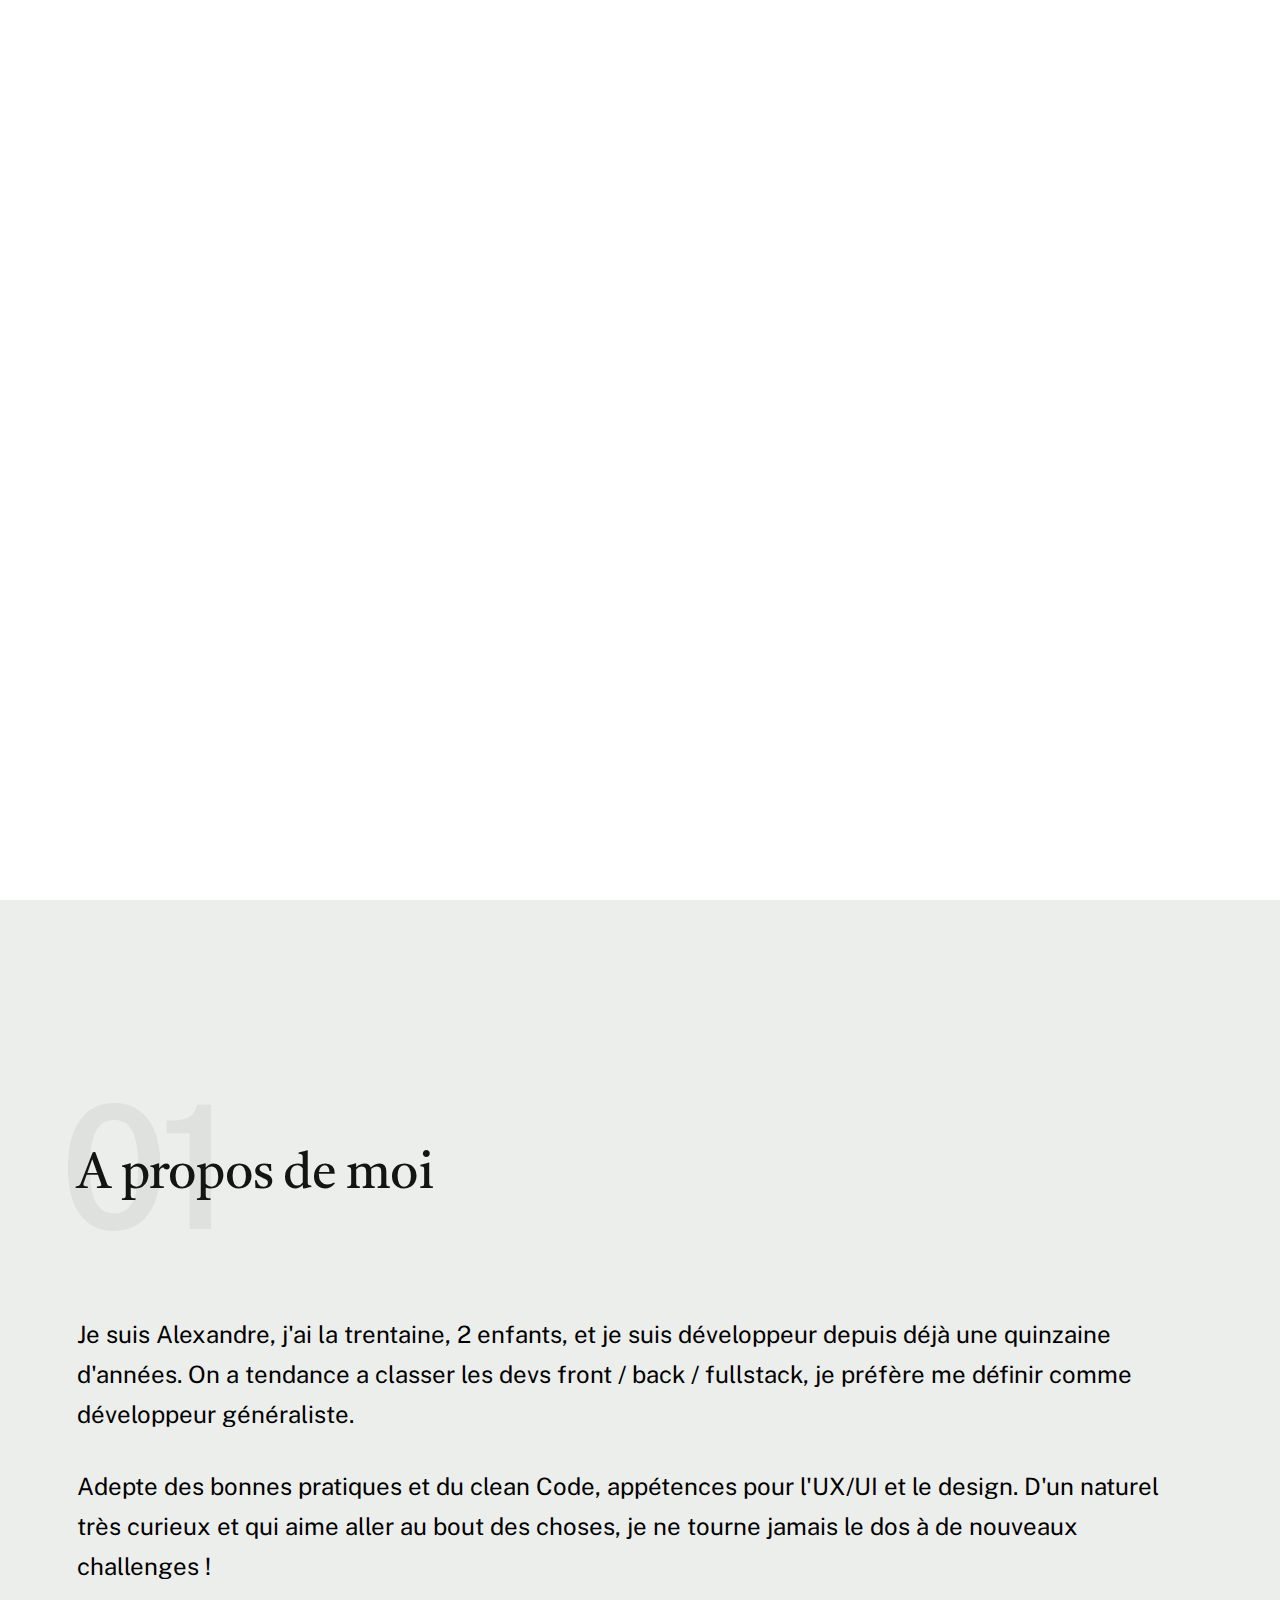
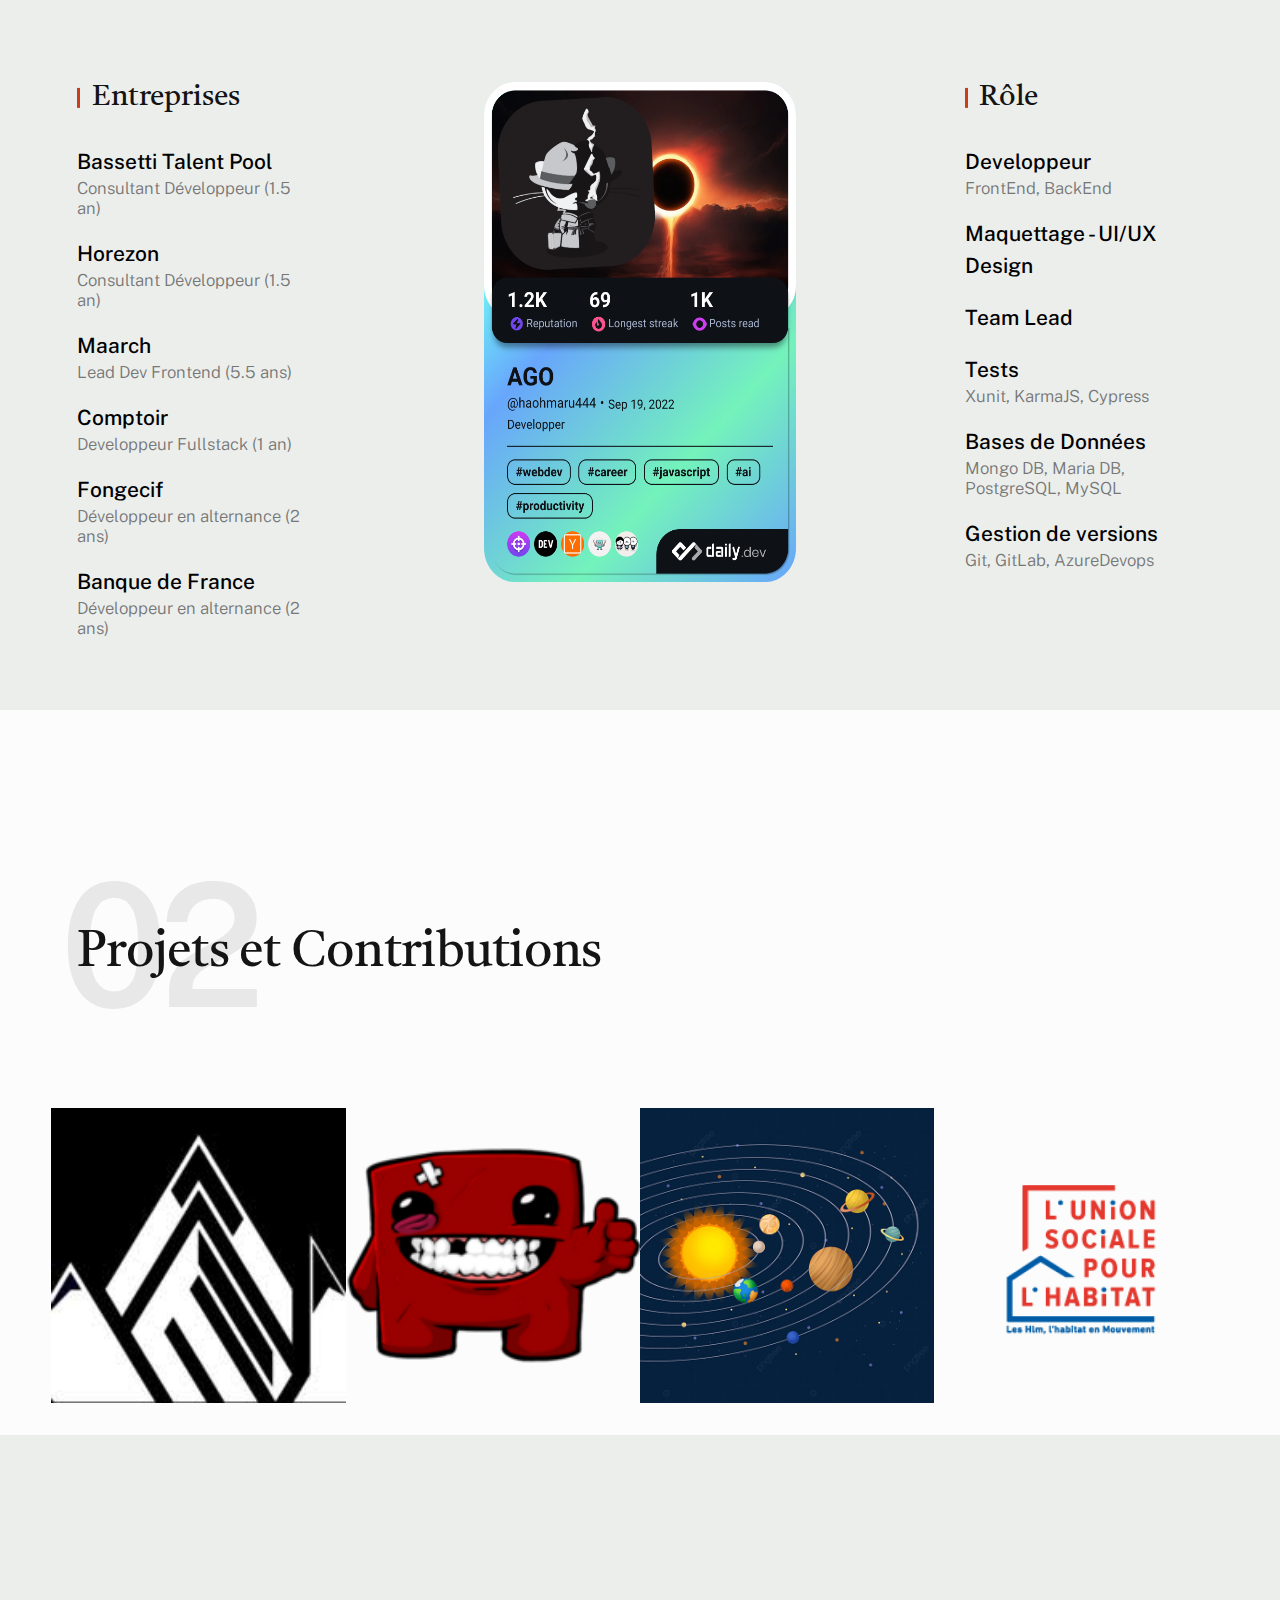
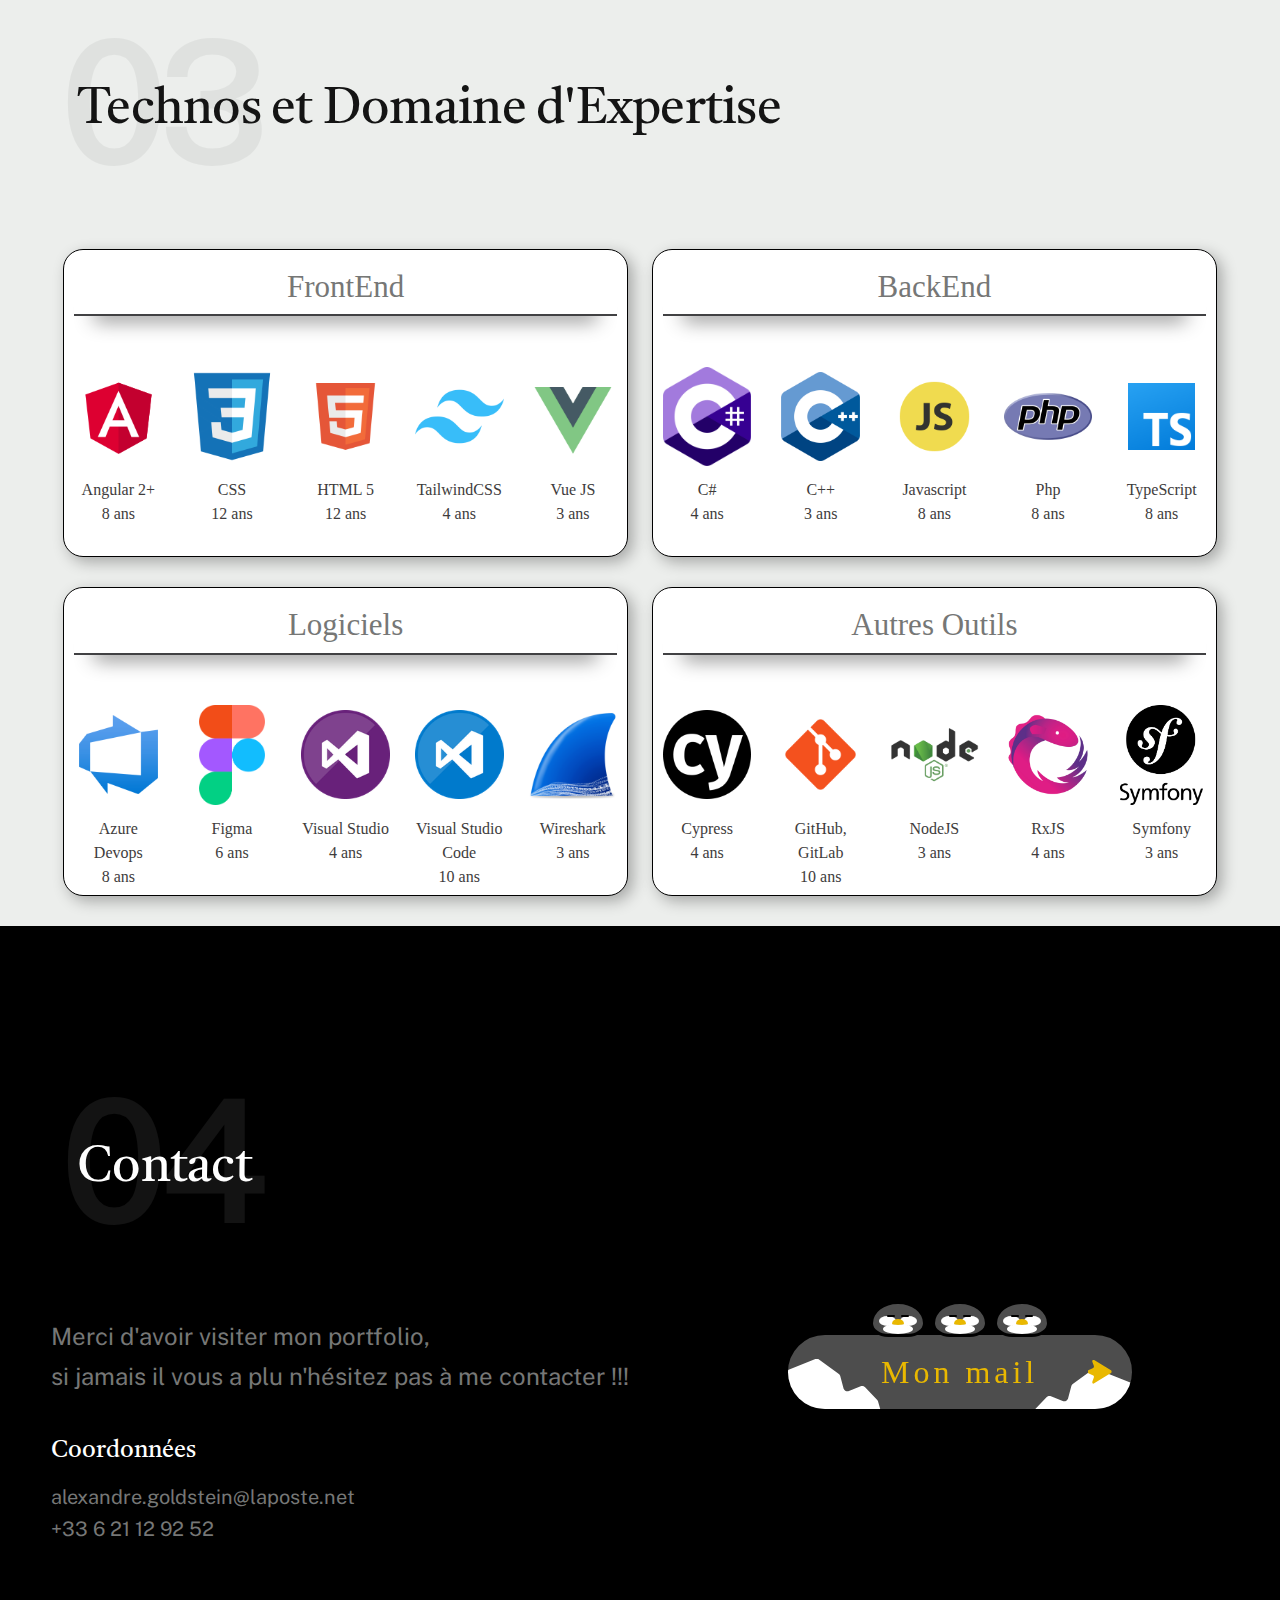
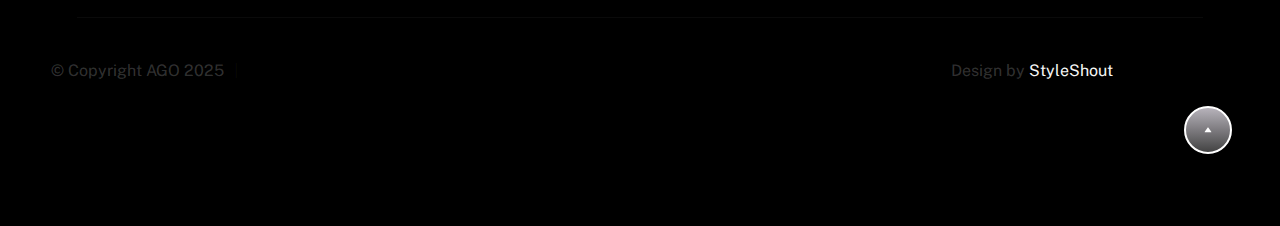
==== commit c1537528: "update about text" ====
--- a/index.html
+++ b/index.html
@@ -132,8 +132,8 @@
                     </div>
 
                     <p class="attention-getter">
-                    Moi c'est Alexandre, 37 ans, père de famille, développeur depuis une quinzaine d'années.
-                    On a tendance a ranger les devs front / back / fullstack, je préfère me définir comme développeur généraliste.
+                    Je suis Alexandre, j'ai la trentaine, 2 enfants, et je suis développeur depuis déjà une quinzaine d'années.
+                    On a tendance a classer les devs front / back / fullstack, je préfère me définir comme développeur généraliste.
                     </p>
 
                     <p class="attention-getter">
@@ -467,6 +467,17 @@
                 </div>
             </div>
         </section>-->
+        
+        <!--section id="rating" class="s-about target-section">
+            <fieldset class="rating">
+                <legend>Please rate:</legend>
+                <input type="radio" id="star5" name="rating" value="5" /><label for="star5" title="Rocks!">5 stars</label>
+                <input type="radio" id="star4" name="rating" value="4" /><label for="star4" title="Pretty good">4 stars</label>
+                <input type="radio" id="star3" name="rating" value="3" /><label for="star3" title="Meh">3 stars</label>
+                <input type="radio" id="star2" name="rating" value="2" /><label for="star2" title="Kinda bad">2 stars</label>
+                <input type="radio" id="star1" name="rating" value="1" /><label for="star1" title="Sucks big time">1 star</label>
+            </fieldset>
+        </section-->
 
         <section id="footer" class="s-footer target-section">
             <footer>
@@ -533,6 +544,5 @@
     
     <script src="js/plugins.js"></script>
     <script src="js/main.js"></script>
-
 </body>
 </html>--- a/css/styles.css
+++ b/css/styles.css
@@ -4518,6 +4518,62 @@
     opacity         : 1;
     visibility      : visible;
 }
+/* Rating section */
+.rating {
+    float:left;
+}
+
+/* :not(:checked) is a filter, so that browsers that don’t support :checked don’t 
+   follow these rules. Every browser that supports :checked also supports :not(), so
+   it doesn’t make the test unnecessarily selective */
+.rating:not(:checked) > input {
+    position:absolute;
+    top:-9999px;
+    clip:rect(0,0,0,0);
+}
+
+.rating:not(:checked) > label {
+    float:right;
+    width:1em;
+    padding:0 .1em;
+    overflow:hidden;
+    white-space:nowrap;
+    cursor:pointer;
+    font-size:200%;
+    line-height:1.2;
+    color:#ddd;
+    text-shadow:1px 1px #bbb, 2px 2px #666, .1em .1em .2em rgba(0,0,0,.5);
+}
+
+.rating:not(:checked) > label:before {
+    content: '★ ';
+}
+
+.rating > input:checked ~ label {
+    color: #f70;
+    text-shadow:1px 1px #c60, 2px 2px #940, .1em .1em .2em rgba(0,0,0,.5);
+}
+
+.rating:not(:checked) > label:hover,
+.rating:not(:checked) > label:hover ~ label {
+    color: gold;
+    text-shadow:1px 1px goldenrod, 2px 2px #B57340, .1em .1em .2em rgba(0,0,0,.5);
+}
+
+.rating > input:checked + label:hover,
+.rating > input:checked + label:hover ~ label,
+.rating > input:checked ~ label:hover,
+.rating > input:checked ~ label:hover ~ label,
+.rating > label:hover ~ input:checked ~ label {
+    color: #ea0;
+    text-shadow:1px 1px goldenrod, 2px 2px #B57340, .1em .1em .2em rgba(0,0,0,.5);
+}
+
+.rating > label:active {
+    position:relative;
+    top:2px;
+    left:2px;
+}
 
 /* ------------------------------------------------------------------- 
  * responsive:
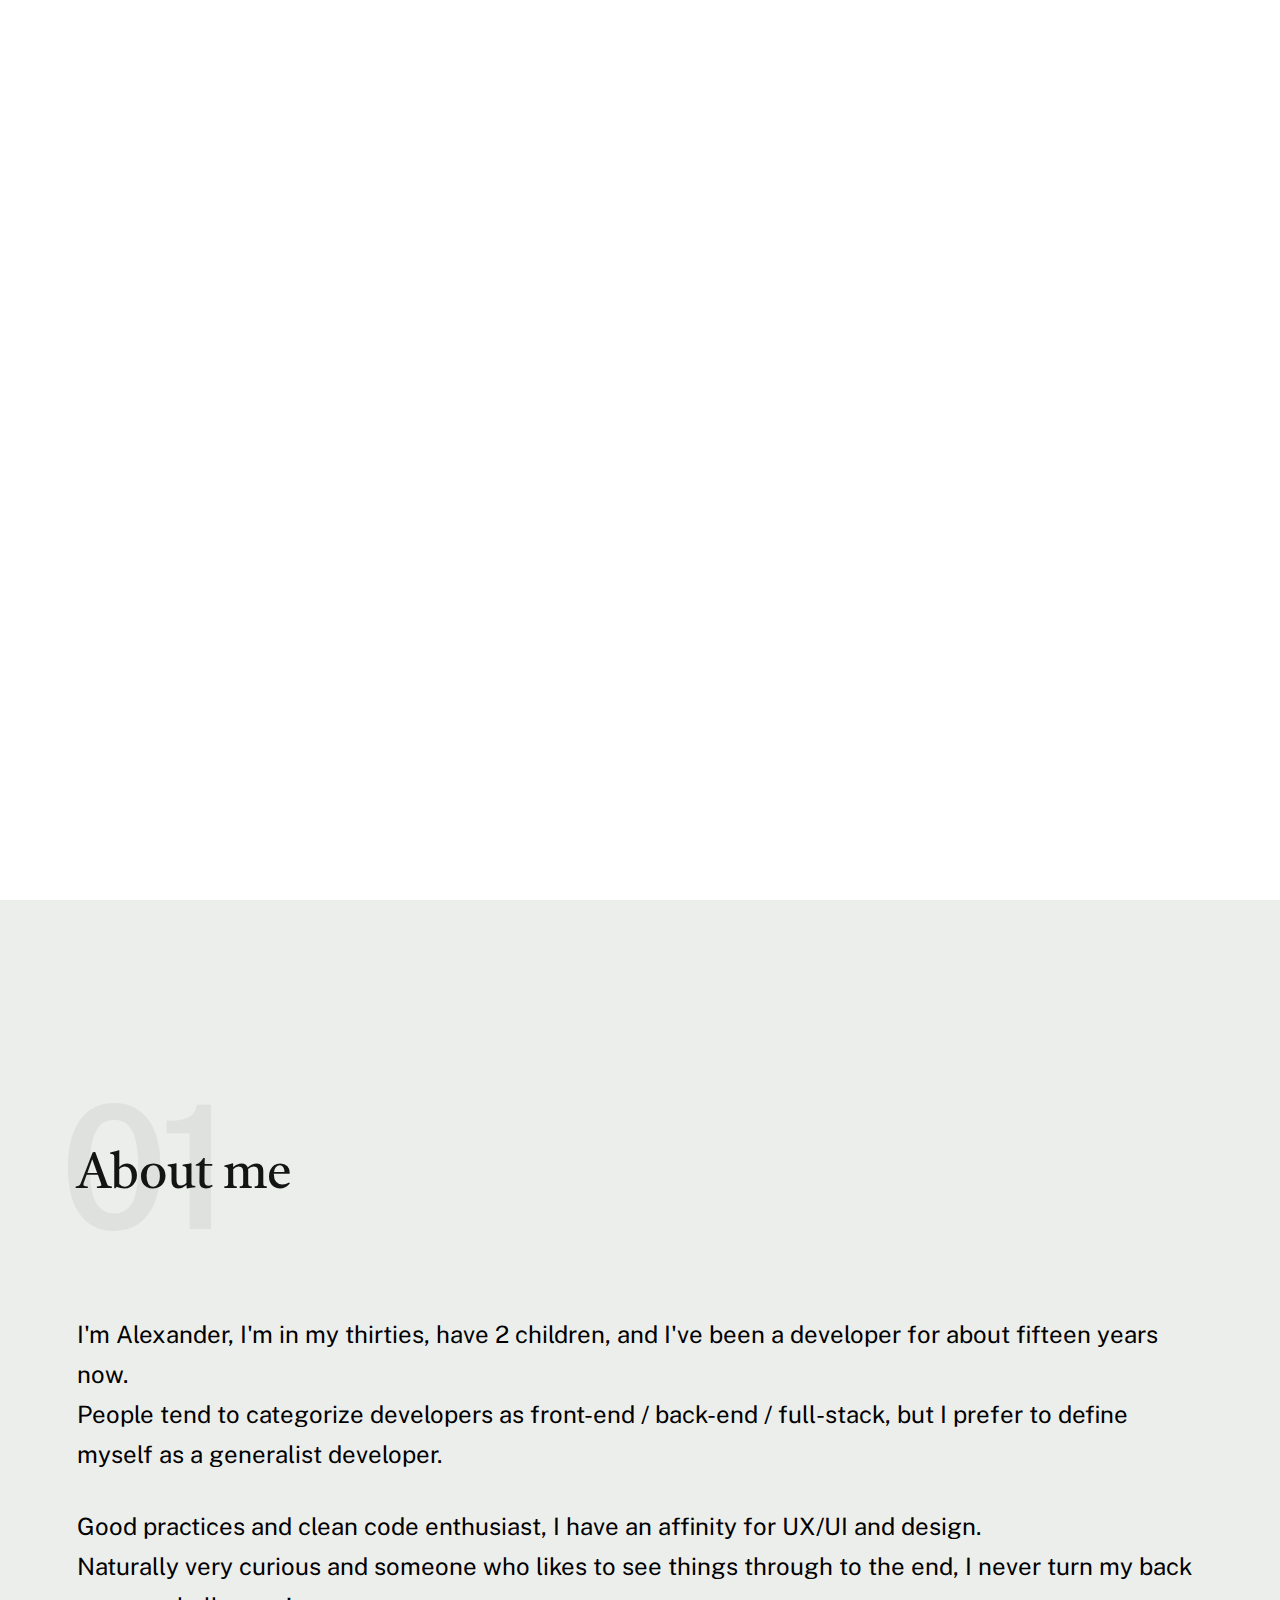
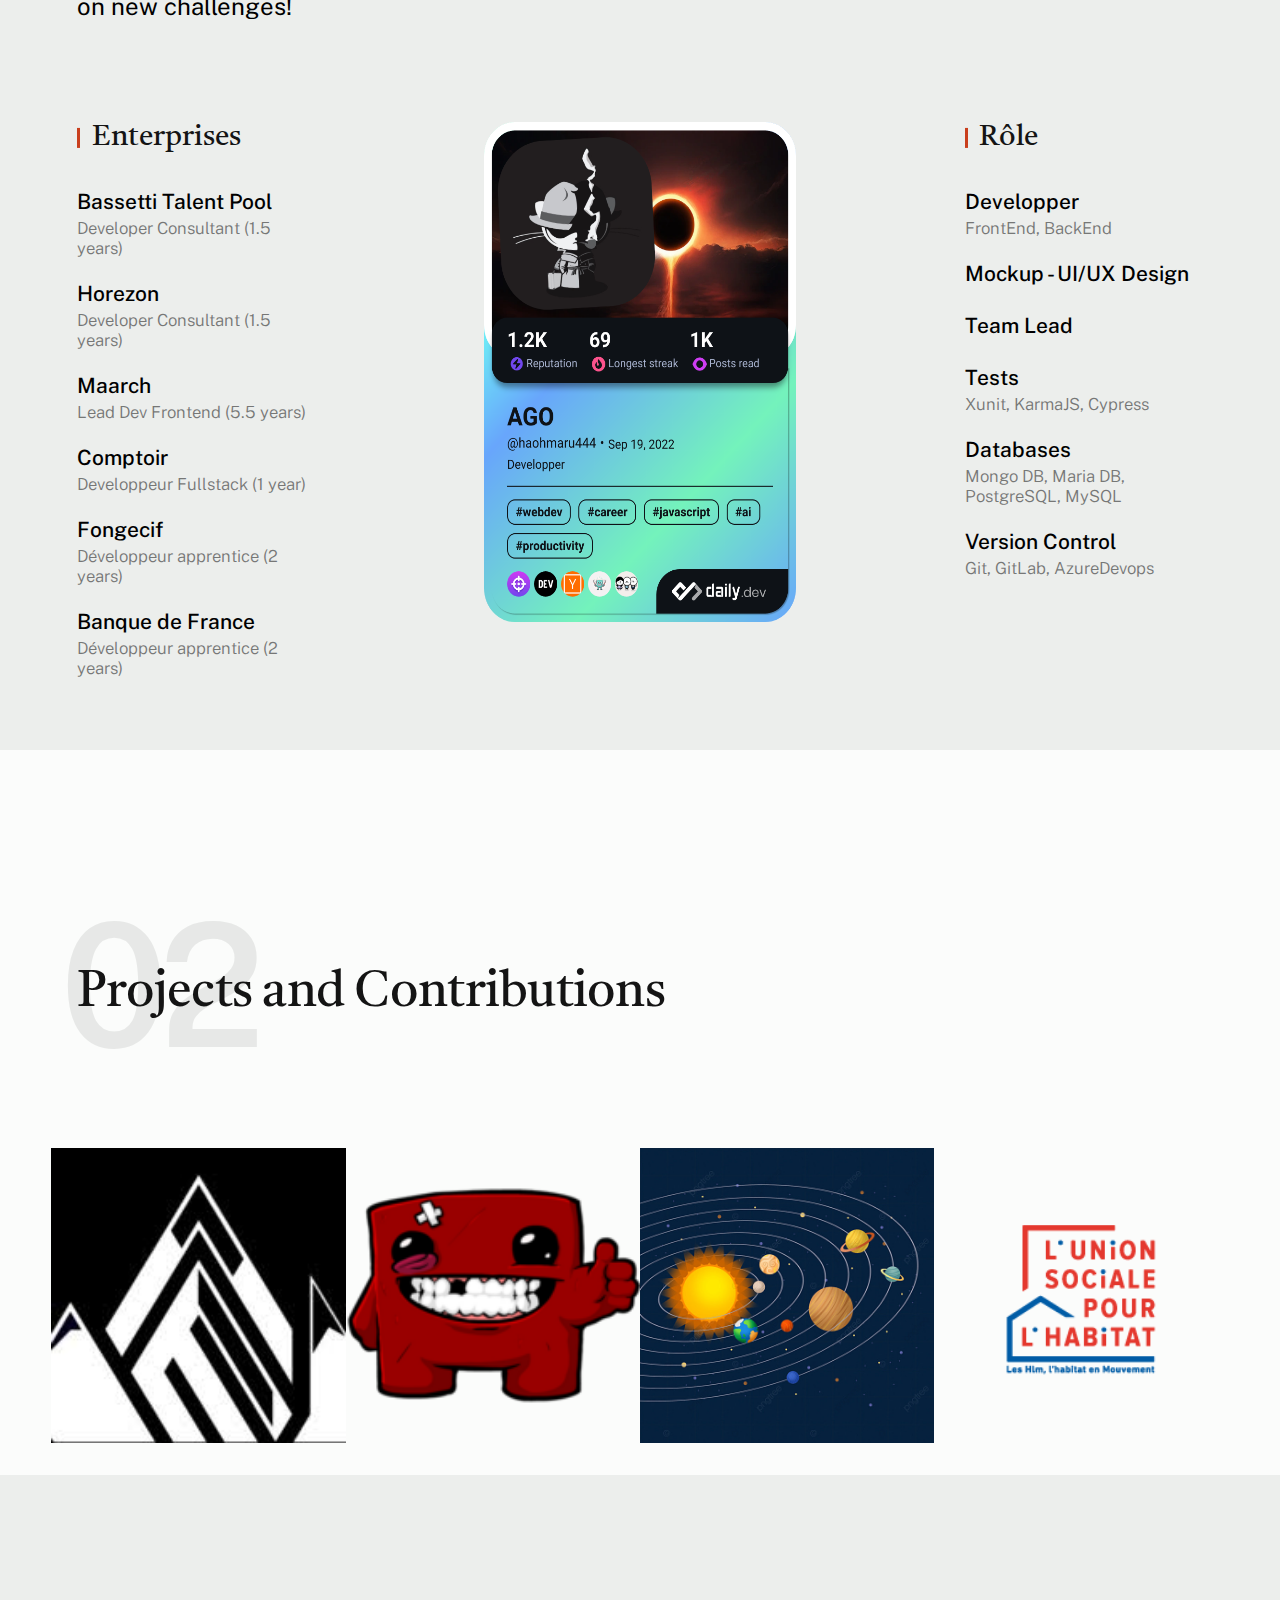
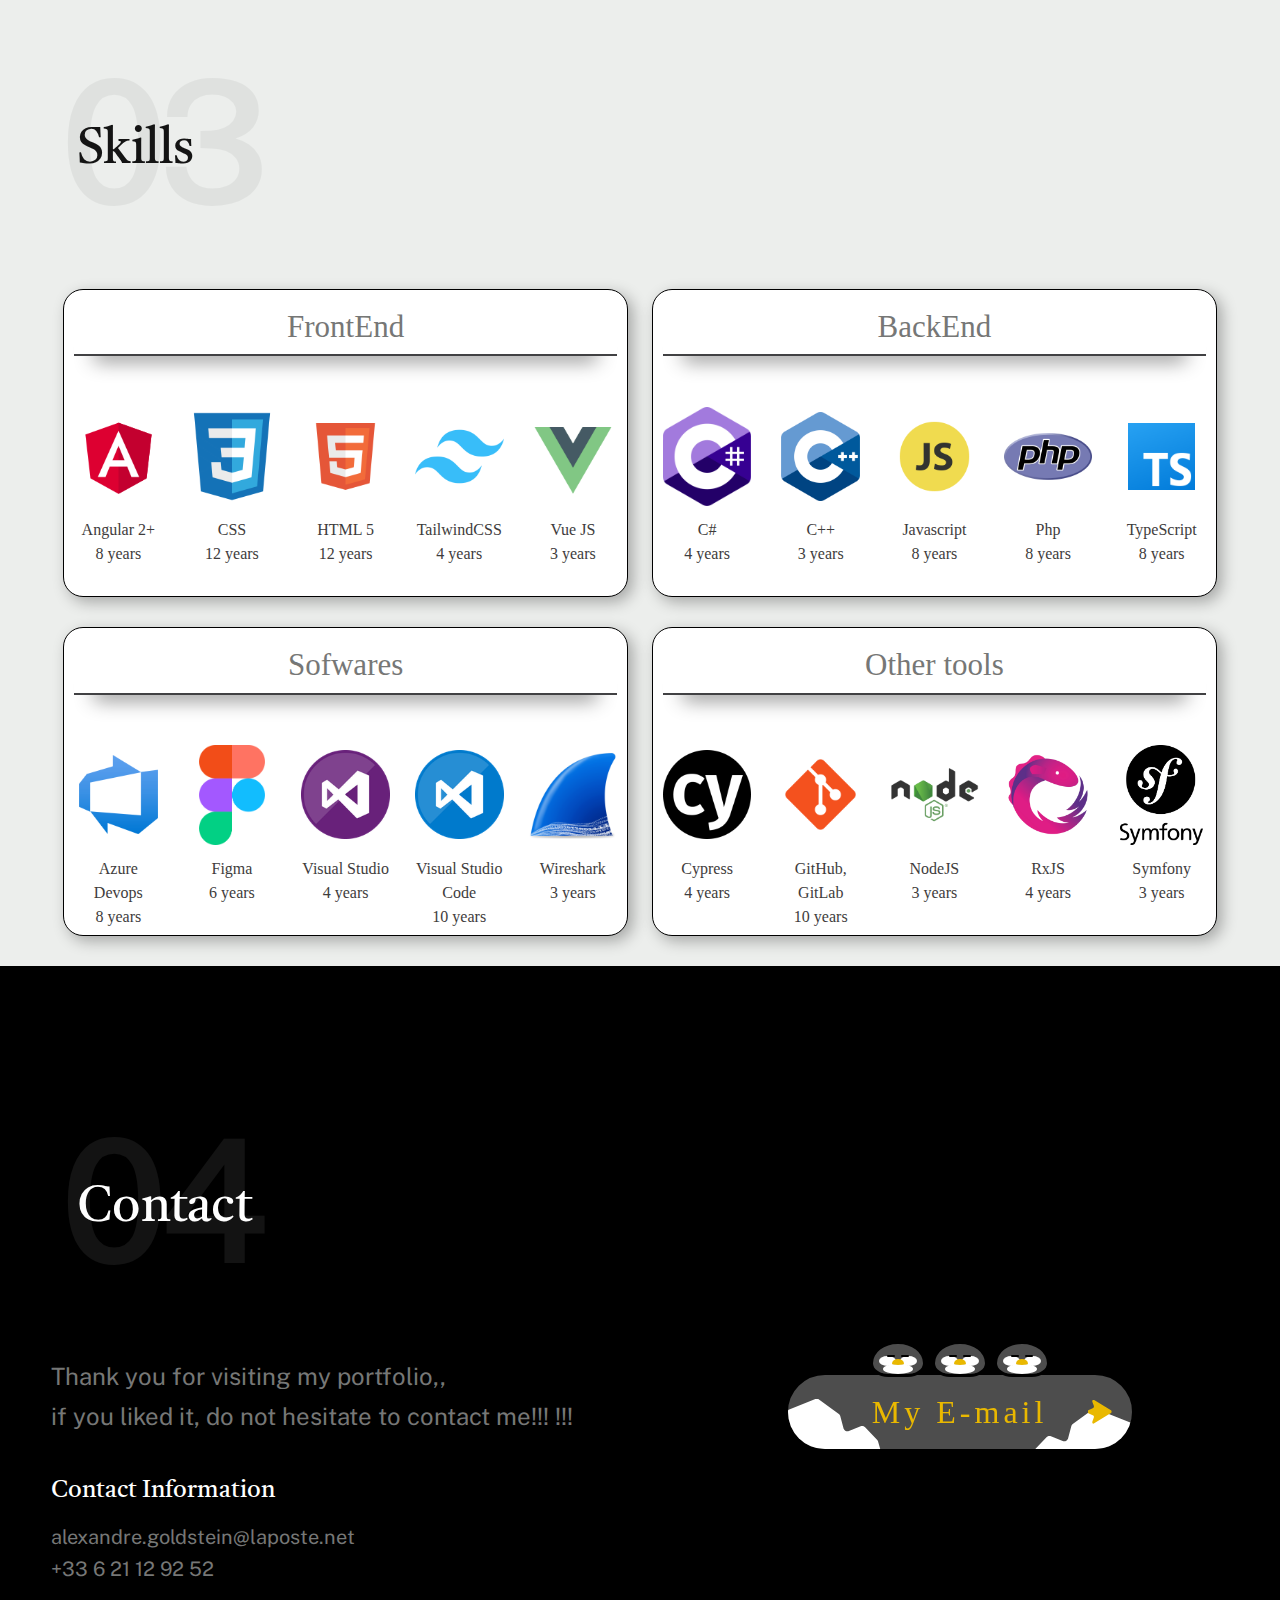
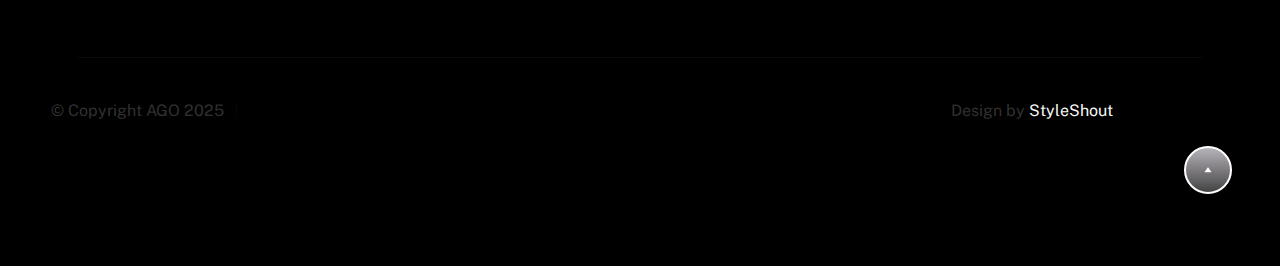
==== commit 26da2b3a: "update header to switch language" ====
--- a/index.html
+++ b/index.html
@@ -42,13 +42,17 @@
                     <a class="s-header__menu-toggle" href="#0"><span>Menu</span></a>
                 </div>
                 <nav class="s-header__nav">    
+                    <ul class="s-header__menu-links pr-100">
+                        <li class="current"><a class="smoothscroll hover-underline" href="#intro">Intro</a></li>
+                        <li><a class="smoothscroll hover-underline" href="#about">About</a></li>
+                        <li><a class="smoothscroll hover-underline" href="#works">Projects</a></li>
+                        <li><a class="smoothscroll hover-underline" href="#technos">Technologies</a></li>
+                        <li><a class="smoothscroll hover-underline" href="#footer">Contact</a></li>
+                    </ul>
                     <ul class="s-header__menu-links">
-                        <li class="current"><a class="smoothscroll hover-underline" href="#intro">Intro</a></li>
-                        <li><a class="smoothscroll hover-underline" href="#about">A propos</a></li>
-                        <li><a class="smoothscroll hover-underline" href="#works">Projets</a></li>
-                        <li><a class="smoothscroll hover-underline" href="#technos">Technos</a></li>
-                        <li><a class="smoothscroll hover-underline" href="#footer">Contact</a></li>
-                    </ul>  
+                        <li><a href="index.html"><img src="images/flag/france-48.png" alt="French"></a></li>
+                        <li><a href="indexEN.html"><img src="images/flag/uk-48.png" alt="English"></a></li>
+                    </ul>    
                 </nav>
             </div>
         </header>
@@ -66,8 +70,8 @@
                         from Paris, France
                         </h1>
                         <div class="s-intro__content-btns">
-                            <button class="smoothscroll btn_intro effect effect_left" href="#about">A propos de moi</button>
-                            <button class="smoothscroll btn_intro effect effect_left" href="#technos">Mes compétences</button>
+                            <button class="smoothscroll btn_intro effect effect_left" href="#about">About me</button>
+                            <button class="smoothscroll btn_intro effect effect_left" href="#technos">Skills Overview</button>
                         </div>  
                     </div>
                 </div>
@@ -111,7 +115,7 @@
             </div>              
 
             <div class="s-intro__btn-download">
-                <button class="btn_intro effect effect_left" onclick="window.open('CV_AGO.pdf', '_blank')">Mon CV</button>
+                <button class="btn_intro effect effect_left" onclick="window.open('CV_AGO_EN.pdf', '_blank')">My Resume</button>
             </div> 
             
             <div class="s-intro__scroll-down">
@@ -128,46 +132,46 @@
             <div class="row s-about__content">
                 <div class="column xl-12">    
                     <div class="section-header" data-num="01">
-                        <h2 class="text-display-title">A propos de moi</h2>
+                        <h2 class="text-display-title">About me</h2>
                     </div>
 
                     <p class="attention-getter">
-                    Je suis Alexandre, j'ai la trentaine, 2 enfants, et je suis développeur depuis déjà une quinzaine d'années.
-                    On a tendance a classer les devs front / back / fullstack, je préfère me définir comme développeur généraliste.
+                    I'm Alexander, I'm in my thirties, have 2 children, and I've been a developer for about fifteen years now.<br>
+                    People tend to categorize developers as front-end / back-end / full-stack, but I prefer to define myself as a generalist developer.
                     </p>
 
                     <p class="attention-getter">
-                    Adepte des bonnes pratiques et du clean Code, appétences pour l'UX/UI et le design.
-                    D'un naturel très curieux et qui aime aller au bout des choses, je ne tourne jamais le dos à de nouveaux challenges !
+                    Good practices and clean code enthusiast, I have an affinity for UX/UI and design.<br>
+                    Naturally very curious and someone who likes to see things through to the end, I never turn my back on new challenges!
                     </p>
 
                     <div class="flex-items s-about__blocks">
                         <div class="flex-items__item s-about__block">
-                            <h4 class="s-about__block-title">Entreprises</h4>
+                            <h4 class="s-about__block-title">Enterprises</h4>
                             <ul class="s-about__list">
                                 <li>
                                     Bassetti Talent Pool
-                                    <span>Consultant Développeur (1.5 an)</span>
+                                    <span>Developer Consultant (1.5 years)</span>
                                 </li>
                                 <li>
                                     Horezon
-                                    <span>Consultant Développeur (1.5 an)</span>
+                                    <span>Developer Consultant (1.5 years)</span>
                                 </li>
                                 <li>
                                     Maarch
-                                    <span>Lead Dev Frontend (5.5 ans)</span>
+                                    <span>Lead Dev Frontend (5.5 years)</span>
                                 </li>
                                 <li>
                                     Comptoir
-                                    <span>Developpeur Fullstack (1 an)</span>
+                                    <span>Developpeur Fullstack (1 year)</span>
                                 </li>
                                 <li>
                                     Fongecif
-                                    <span>Développeur en alternance (2 ans)</span>
+                                    <span>Développeur apprentice (2 years)</span>
                                 </li>
                                 <li>
                                     Banque de France 
-                                    <span>Développeur en alternance (2 ans)</span>
+                                    <span>Développeur apprentice (2 years)</span>
                                 </li>
                             </ul>
                         </div>
@@ -178,11 +182,11 @@
                             <h4 class="s-about__block-title">Rôle</h4>
                             <ul class="s-about__list">
                                 <li>
-                                    Developpeur 
+                                    Developper 
                                     <span>FrontEnd, BackEnd</span>
                                 </li>
                                 <li>
-                                    Maquettage - UI/UX Design
+                                    Mockup - UI/UX Design
                                 </li>
                                 <li>
                                     Team Lead
@@ -192,11 +196,11 @@
                                     <span>Xunit, KarmaJS, Cypress</span>
                                 </li>
                                 <li>
-                                    Bases de Données 
+                                    Databases
                                     <span>Mongo DB, Maria DB, PostgreSQL, MySQL</span>
                                 </li>
                                 <li>
-                                    Gestion de versions
+                                    Version Control
                                     <span>Git, GitLab, AzureDevops</span>
                                 </li>
                             </ul>
@@ -210,7 +214,7 @@
             <div class="row">
                 <div class="column xl-12">
                     <div class="section-header" data-num="02">
-                        <h2 class="text-display-title">Projets et Contributions</h2>
+                        <h2 class="text-display-title">Projects and Contributions</h2>
                     </div>
                 </div>
             </div>
@@ -245,8 +249,8 @@
                             <img src="images/folio/solar.png" srcset="images/folio/solar.png 1x" alt="Solar">
                         </div>
                         <div class="entry__info">
-                            <h4 class="entry__title">Solar System en CSS</h4>
-                            <div class="entry__cat">Créateur</div>
+                            <h4 class="entry__title">Solar System in CSS</h4>
+                            <div class="entry__cat">Creator</div>
                         </div>
                     </a>
                 </div>
@@ -258,7 +262,7 @@
                         </div>
                         <div class="entry__info">
                             <h4 class="entry__title">Union Social pour l'Habitat</h4>
-                            <div class="entry__cat">Intégration FrontEnd</div>
+                            <div class="entry__cat">Integration FrontEnd</div>
                         </div>
                     </a>
                 </div>
@@ -269,7 +273,7 @@
             <div class="row row2 s-about__content">
                 <div class="column xl-12">
                     <div class="section-header" data-num="03">
-                        <h2 class="text-display-title">Technos et Domaine d'Expertise</h2>
+                        <h2 class="text-display-title">Skills</h2>
                     </div>
                 </div>
                 <div class="icon-wall">
@@ -279,31 +283,31 @@
                             <div class="flex-items__item">
                                 <div class="icon-box">
                                     <img src="images/technos/Angular.png" alt="Angular">
-                                    <div class="caption">Angular 2+ <br> 8 ans</div>
+                                    <div class="caption">Angular 2+ <br> 8 years</div>
                                 </div>
                             </div>
                             <div class="flex-items__item">
                                 <div class="icon-box">
                                     <img src="images/technos/CSS3.png" alt="CSS">
-                                    <div class="caption">CSS  <br> 12 ans</div>
+                                    <div class="caption">CSS  <br> 12 years</div>
                                 </div>
                             </div>
                             <div class="flex-items__item">
                                 <div class="icon-box">
                                     <img src="images/technos/Html.png" alt="Html">
-                                    <div class="caption">HTML 5  <br> 12 ans</div>
+                                    <div class="caption">HTML 5  <br> 12 years</div>
                                 </div>
                             </div>
                             <div class="flex-items__item">
                                 <div class="icon-box">
                                     <img src="images/technos/TailwindCSS.png" alt="TailwindCSS">
-                                    <div class="caption">TailwindCSS  <br> 4 ans</div>
+                                    <div class="caption">TailwindCSS  <br> 4 years</div>
                                 </div>
                             </div>
                             <div class="flex-items__item">
                                 <div class="icon-box">
                                     <img src="images/technos/vueJs.png" alt="VueJS">
-                                    <div class="caption">Vue JS  <br> 3 ans</div>
+                                    <div class="caption">Vue JS  <br> 3 years</div>
                                 </div>
                             </div>
                         </div>
@@ -315,104 +319,104 @@
                             <div class="flex-items__item">
                                 <div class="icon-box">
                                     <img src="images/technos/Csharp.png" alt="C#">
-                                    <div class="caption">C# <br> 4 ans</div>
+                                    <div class="caption">C# <br> 4 years</div>
                                 </div>
                             </div>
                             <div class="flex-items__item">
                                 <div class="icon-box">
                                     <img src="images/technos/C++.png" alt="C++">
-                                    <div class="caption">C++ <br> 3 ans</div>
+                                    <div class="caption">C++ <br> 3 years</div>
                                 </div>
                             </div>
                             <div class="flex-items__item">
                                 <div class="icon-box">
                                     <img src="images/technos/JS.png" alt="JS">
-                                    <div class="caption">Javascript  <br> 8 ans</div>
+                                    <div class="caption">Javascript  <br> 8 years</div>
                                 </div>
                             </div>
                             <div class="flex-items__item">
                                 <div class="icon-box">
                                     <img src="images/technos/PHP.png" alt="Php">
-                                    <div class="caption">Php <br> 8 ans</div>
+                                    <div class="caption">Php <br> 8 years</div>
                                 </div>
                             </div>
                             <div class="flex-items__item">
                                 <div class="icon-box">
                                     <img src="images/technos/TS.png" alt="TS">
-                                    <div class="caption">TypeScript <br> 8 ans</div>
+                                    <div class="caption">TypeScript <br> 8 years</div>
                                 </div>
                             </div>
                         </div>
                     </div>
 
                     <div class="flex-group">
-                        <div class="flex-group-title .s-about__skill">Logiciels</div>
+                        <div class="flex-group-title .s-about__skill">Sofwares</div>
                         <div class="icon-wrapper">
                             <div class="flex-items__item">
                                 <div class="icon-box">
                                     <img src="images/technos/AzureDevops.png" alt="Azure">
-                                    <div class="caption">Azure Devops <br> 8 ans</div>
+                                    <div class="caption">Azure Devops <br> 8 years</div>
                                 </div>
                             </div>
                             <div class="flex-items__item">
                                 <div class="icon-box">
                                     <img src="images/technos/figma.png" alt="Figma">
-                                    <div class="caption">Figma <br> 6 ans</div>
+                                    <div class="caption">Figma <br> 6 years</div>
                                 </div>
                             </div>
                             <div class="flex-items__item">
                                 <div class="icon-box">
                                     <img src="images/technos/VS.png" alt="Visual Studio">
-                                    <div class="caption">Visual Studio  <br> 4 ans</div>
+                                    <div class="caption">Visual Studio  <br> 4 years</div>
                                 </div>
                             </div>
                             <div class="flex-items__item">
                                 <div class="icon-box">
                                     <img src="images/technos/VsCode.png" alt="Visual Studio Code">
-                                    <div class="caption">Visual Studio Code <br> 10 ans</div>
+                                    <div class="caption">Visual Studio Code <br> 10 years</div>
                                 </div>
                             </div>
                             <div class="flex-items__item">
                                 <div class="icon-box">
                                     <img src="images/technos/Wireshark.png" alt="WireShark">
-                                    <div class="caption">Wireshark <br> 3 ans</div>
+                                    <div class="caption">Wireshark <br> 3 years</div>
                                 </div>
                             </div>
                         </div>
                     </div>
 
                     <div class="flex-group">
-                        <div class="flex-group-title .s-about__skill">Autres Outils</div>
+                        <div class="flex-group-title .s-about__skill">Other tools</div>
                         <div class="icon-wrapper">
 
                             <div class="flex-items__item">
                                 <div class="icon-box">
                                     <img src="images/technos/cypress.png" alt="Git">
-                                    <div class="caption">Cypress <br> 4 ans</div>
+                                    <div class="caption">Cypress <br> 4 years</div>
                                 </div>
                             </div>
                             <div class="flex-items__item">
                                 <div class="icon-box">
                                     <img src="images/technos/Git.png" alt="Git">
-                                    <div class="caption">GitHub, GitLab <br> 10 ans</div>
+                                    <div class="caption">GitHub, GitLab <br> 10 years</div>
                                 </div>
                             </div>
                             <div class="flex-items__item">
                                 <div class="icon-box">
                                     <img src="images/technos/nodeJS.png" alt="NodeJS">
-                                    <div class="caption">NodeJS <br> 3 ans</div>
+                                    <div class="caption">NodeJS <br> 3 years</div>
                                 </div>
                             </div>
                             <div class="flex-items__item">
                                 <div class="icon-box">
                                     <img src="images/technos/rxjs.png" alt="Symfony">
-                                    <div class="caption">RxJS  <br> 4 ans</div>
+                                    <div class="caption">RxJS  <br> 4 years</div>
                                 </div>
                             </div>
                             <div class="flex-items__item">
                                 <div class="icon-box">
                                     <img src="images/technos/symfony.png" alt="Symfony">
-                                    <div class="caption">Symfony  <br> 3 ans</div>
+                                    <div class="caption">Symfony  <br> 3 years</div>
                                 </div>
                             </div>
                         </div>
@@ -492,10 +496,10 @@
                 <div class="row s-footer__content">
                     <div class="xl-6 md-12 s-footer__block s-footer__about">                    
                         <p class="attention-getter">
-                        Merci d'avoir visiter mon portfolio, <br>
-                        si jamais il vous a plu n'hésitez pas à me contacter !!!
+                        Thank you for visiting my portfolio,, <br>
+                        if you liked it, do not hesitate to contact me!!! !!!
                         </p>
-                        <h5>Coordonnées</h5>
+                        <h5>Contact Information</h5>
                         <ul class="link-list">
                             <li><a href="mailto:alexandre.goldstein@laposte.net">alexandre.goldstein@laposte.net</a></li>
                             <li><a href="tel:+33621129252">+33 6 21 12 92 52</a></li>
@@ -504,7 +508,7 @@
                     <div class="s-footer__buttons row_pen">
                         <a href="mailto:alexandre.goldstein@laposte.net" class="button button--pen">
                             <div class="button__wrapper">
-                                <span class="button__text">Mon mail</span>
+                                <span class="button__text">My E-mail</span>
                             </div>
                             <div class="characterBox">
                                 <div class="character wakeup">
--- a/css/styles.css
+++ b/css/styles.css
@@ -3581,6 +3581,10 @@
     padding   : 0;
 }
 
+.pr-100 {
+    padding-right: 100px;
+}
+
 .s-header__menu-links li {
     padding-left: 0;
 }
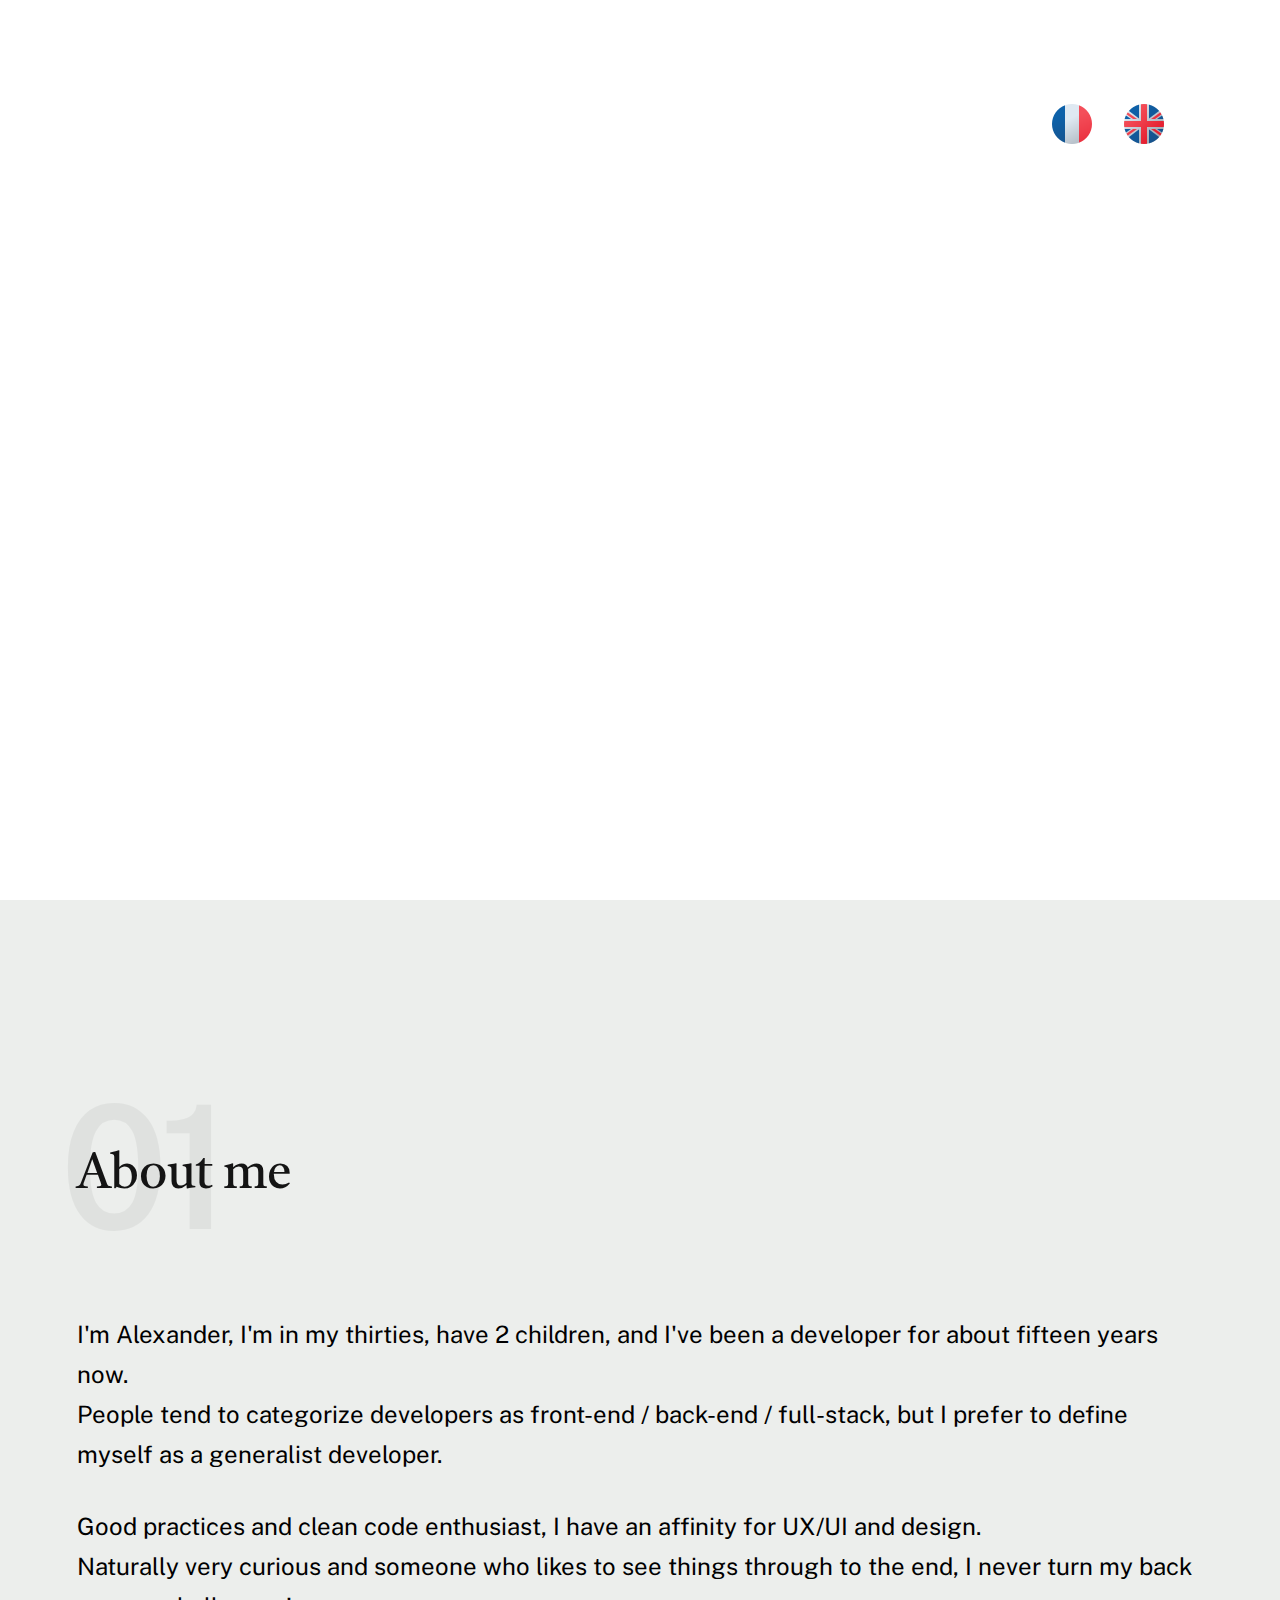
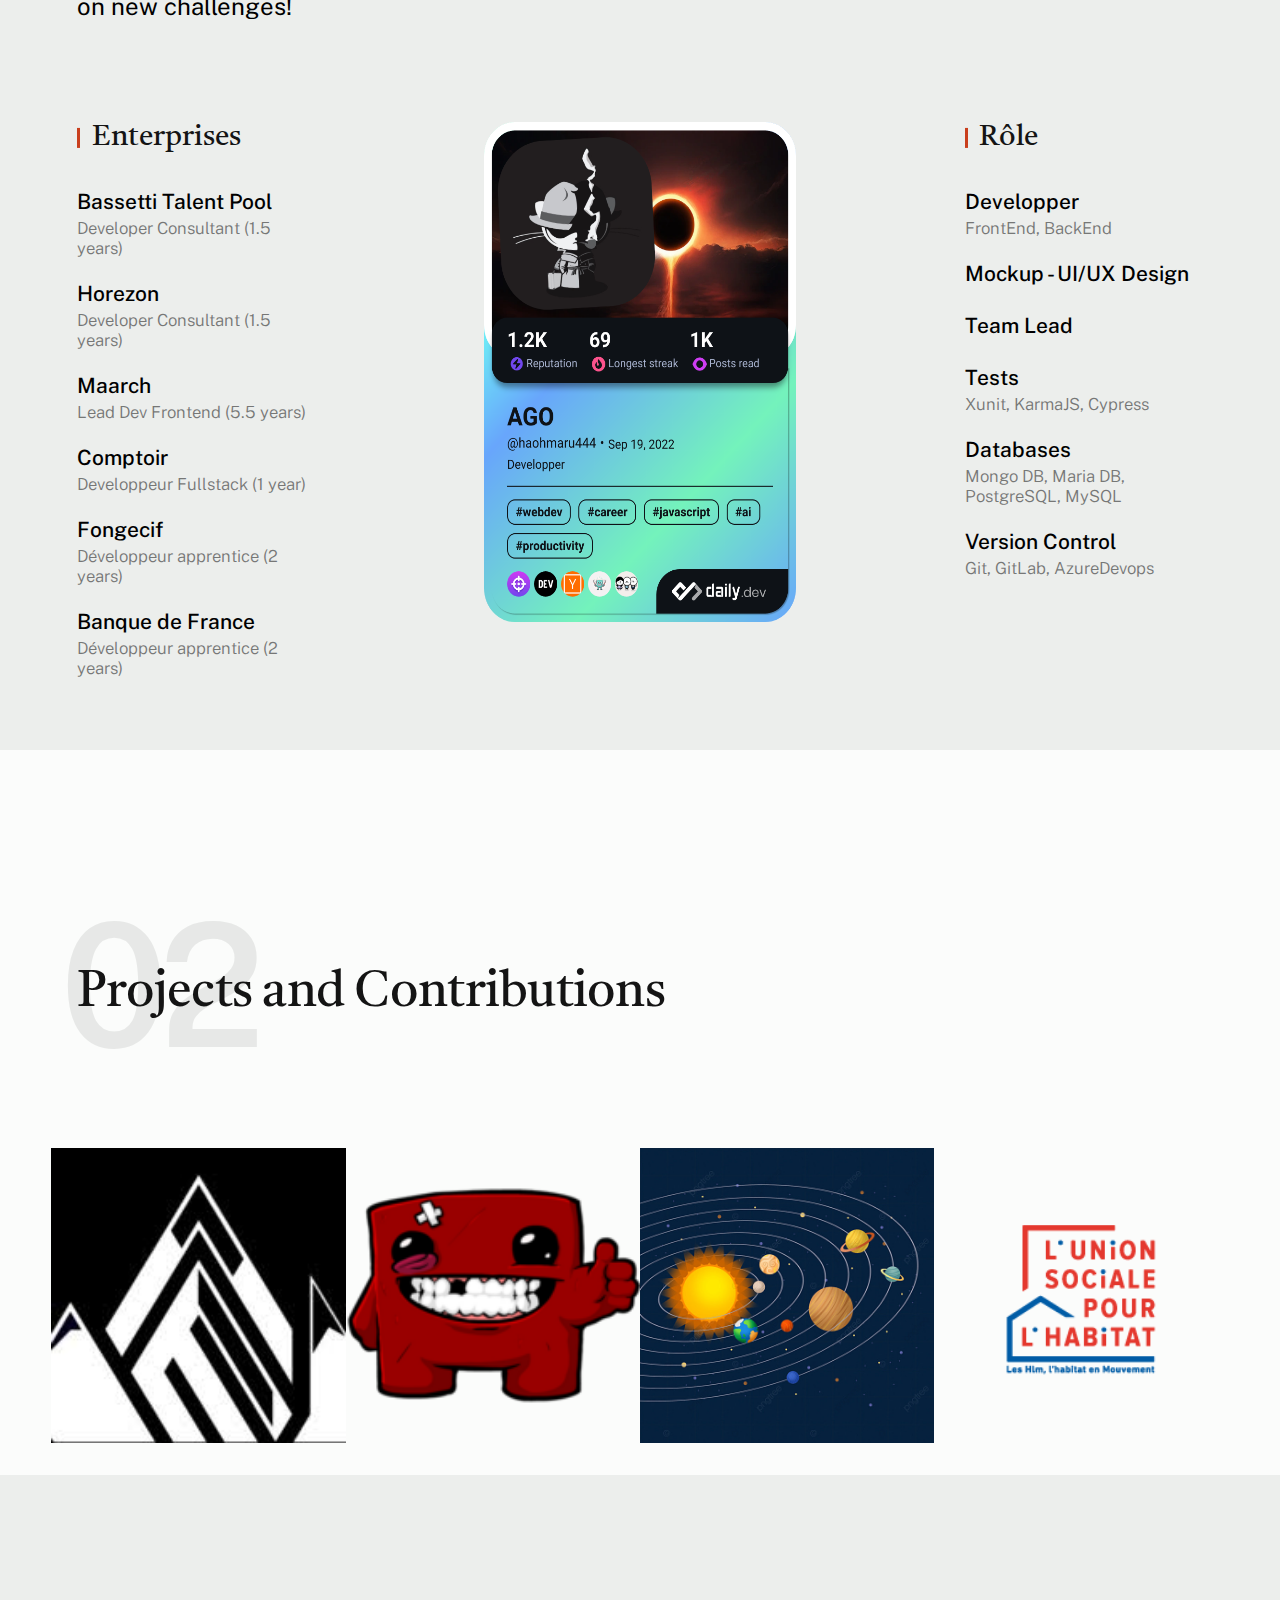
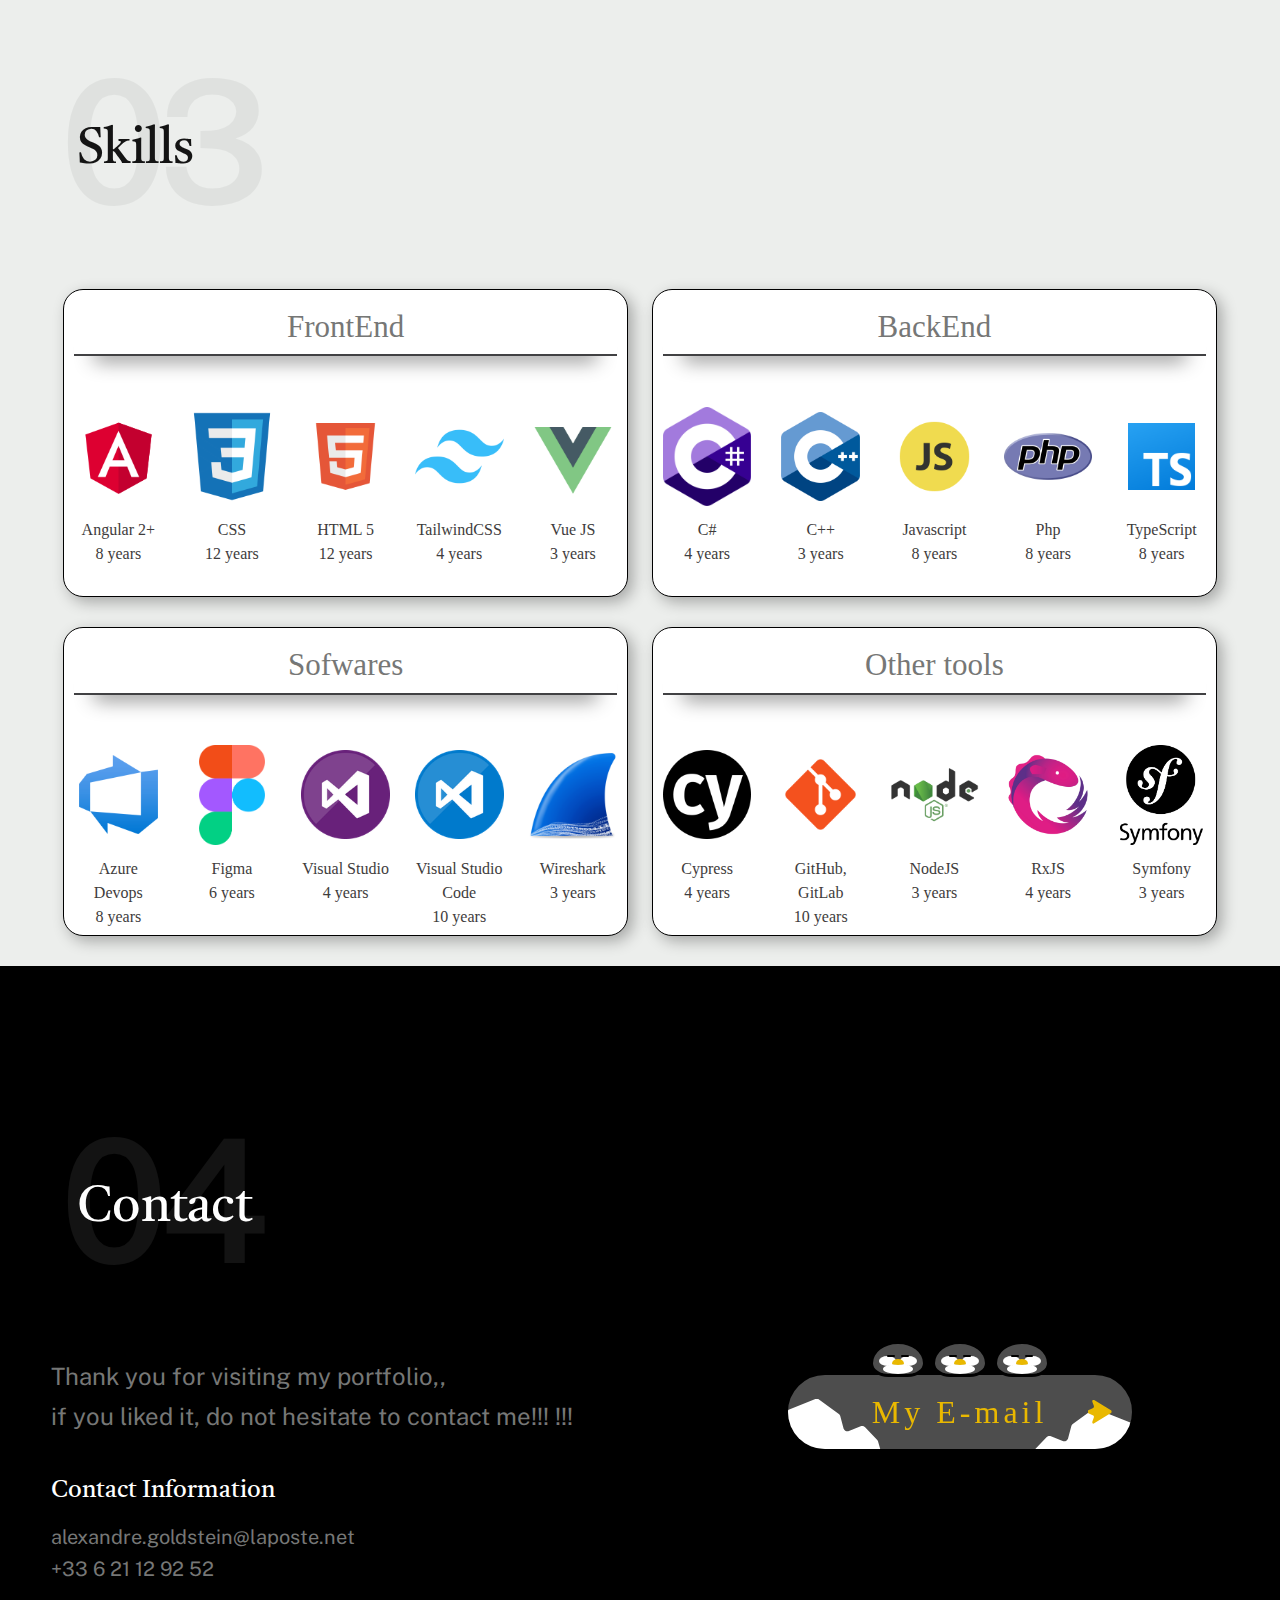
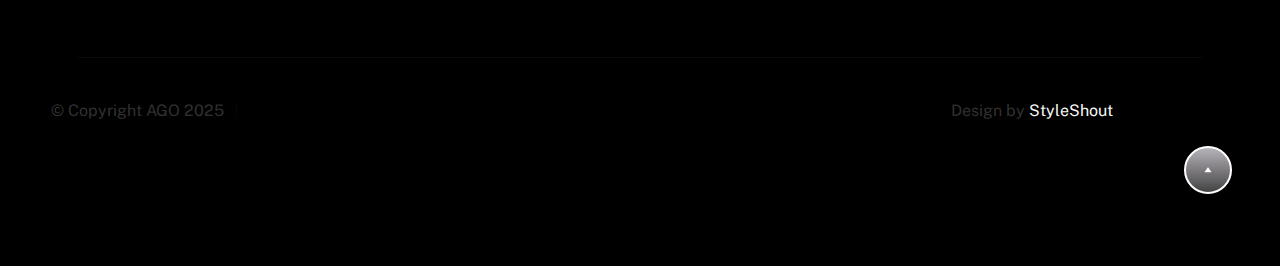
==== commit e9d48a70: "z-index flags" ====
--- a/index.html
+++ b/index.html
@@ -42,21 +42,20 @@
                     <a class="s-header__menu-toggle" href="#0"><span>Menu</span></a>
                 </div>
                 <nav class="s-header__nav">    
-                    <ul class="s-header__menu-links pr-100">
+                    <ul class="s-header__menu-links">
                         <li class="current"><a class="smoothscroll hover-underline" href="#intro">Intro</a></li>
                         <li><a class="smoothscroll hover-underline" href="#about">About</a></li>
                         <li><a class="smoothscroll hover-underline" href="#works">Projects</a></li>
                         <li><a class="smoothscroll hover-underline" href="#technos">Technologies</a></li>
                         <li><a class="smoothscroll hover-underline" href="#footer">Contact</a></li>
-                    </ul>
-                    <ul class="s-header__menu-links">
-                        <li><a href="index.html"><img src="images/flag/france-48.png" alt="French"></a></li>
-                        <li><a href="indexEN.html"><img src="images/flag/uk-48.png" alt="English"></a></li>
-                    </ul>    
+                    </ul>   
                 </nav>
             </div>
         </header>
-
+        <ul class="s-header__menu-links flag">
+            <li><a href="indexFR.html"><img src="images/flag/france-48.png" alt="French"></a></li>
+            <li><a href="index.html"><img src="images/flag/uk-48.png" alt="English"></a></li>
+        </ul> 
         <!-- # intro
         ================================================== -->
         <section id="intro" class="s-intro target-section">
--- a/css/styles.css
+++ b/css/styles.css
@@ -3581,8 +3581,11 @@
     padding   : 0;
 }
 
-.pr-100 {
-    padding-right: 100px;
+.flag {
+    position:absolute;
+    top     :100px;
+    right   :100px;
+    z-index: 99;
 }
 
 .s-header__menu-links li {
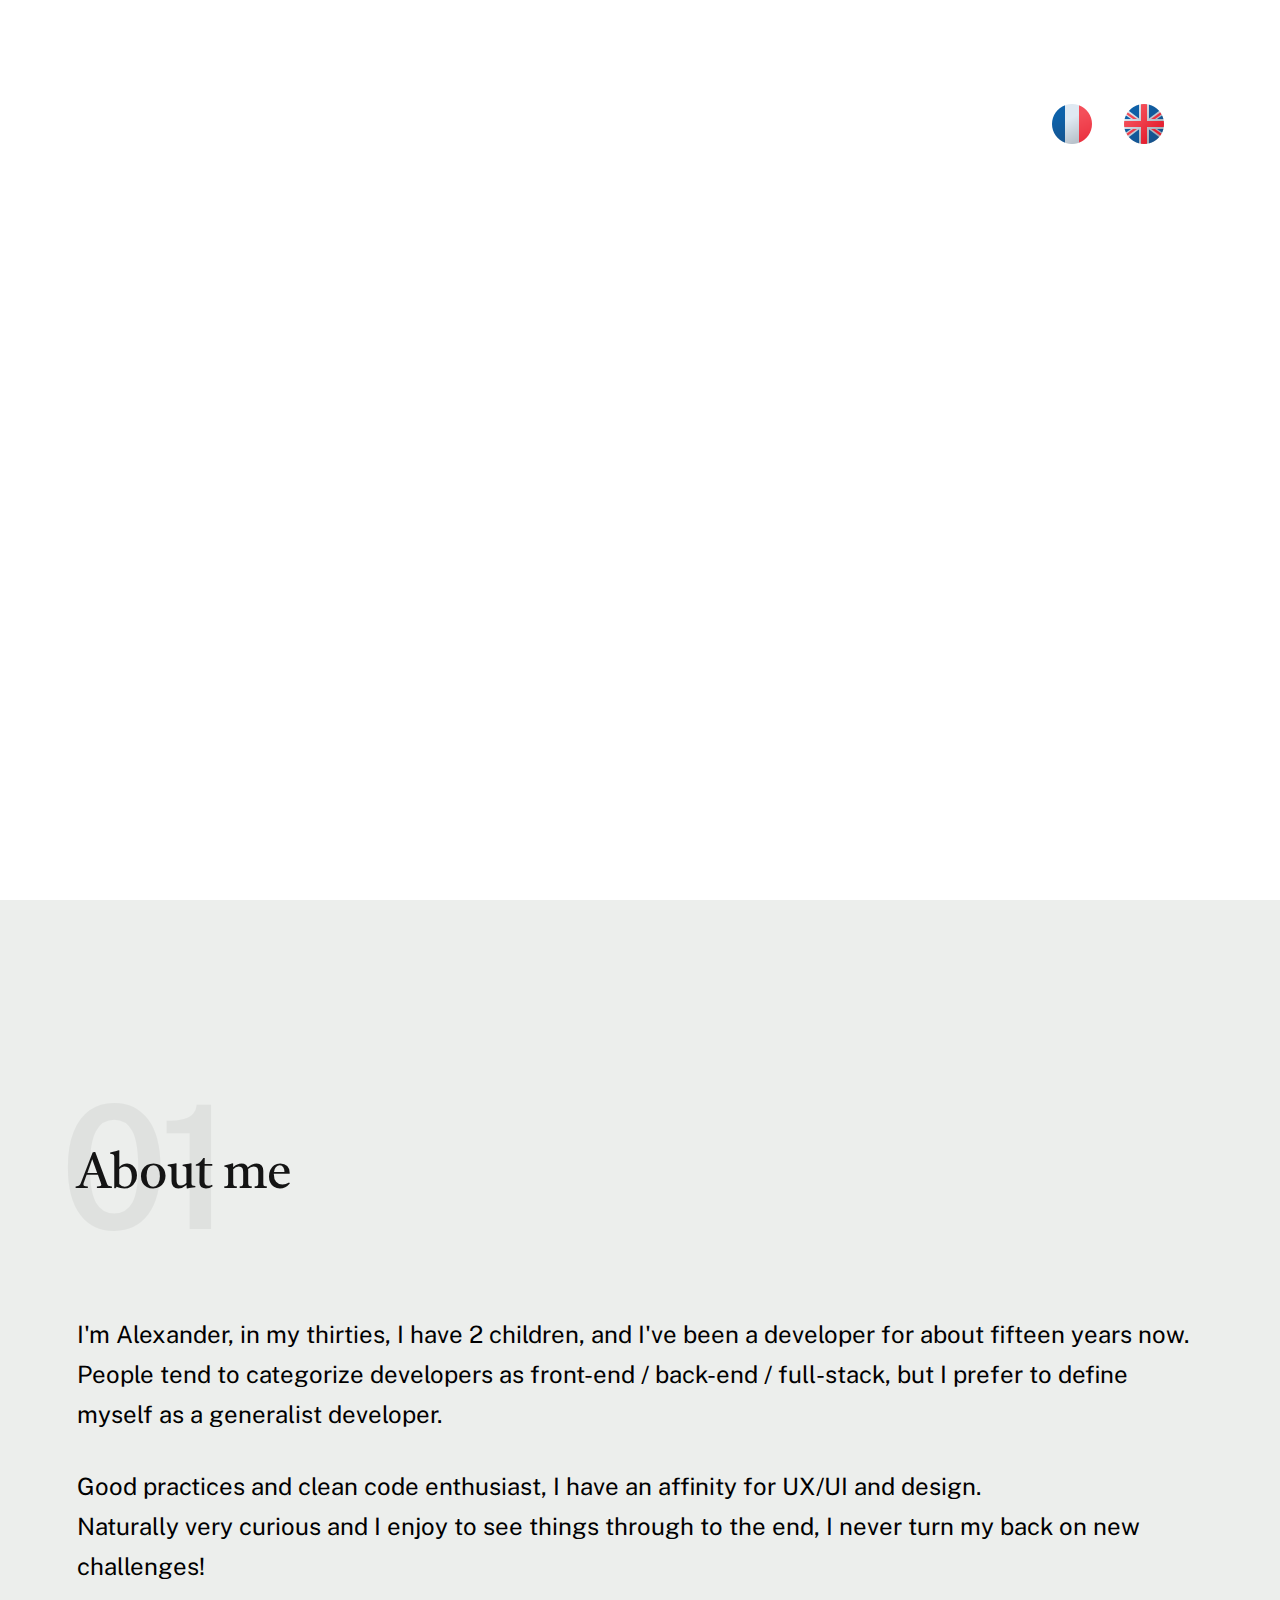
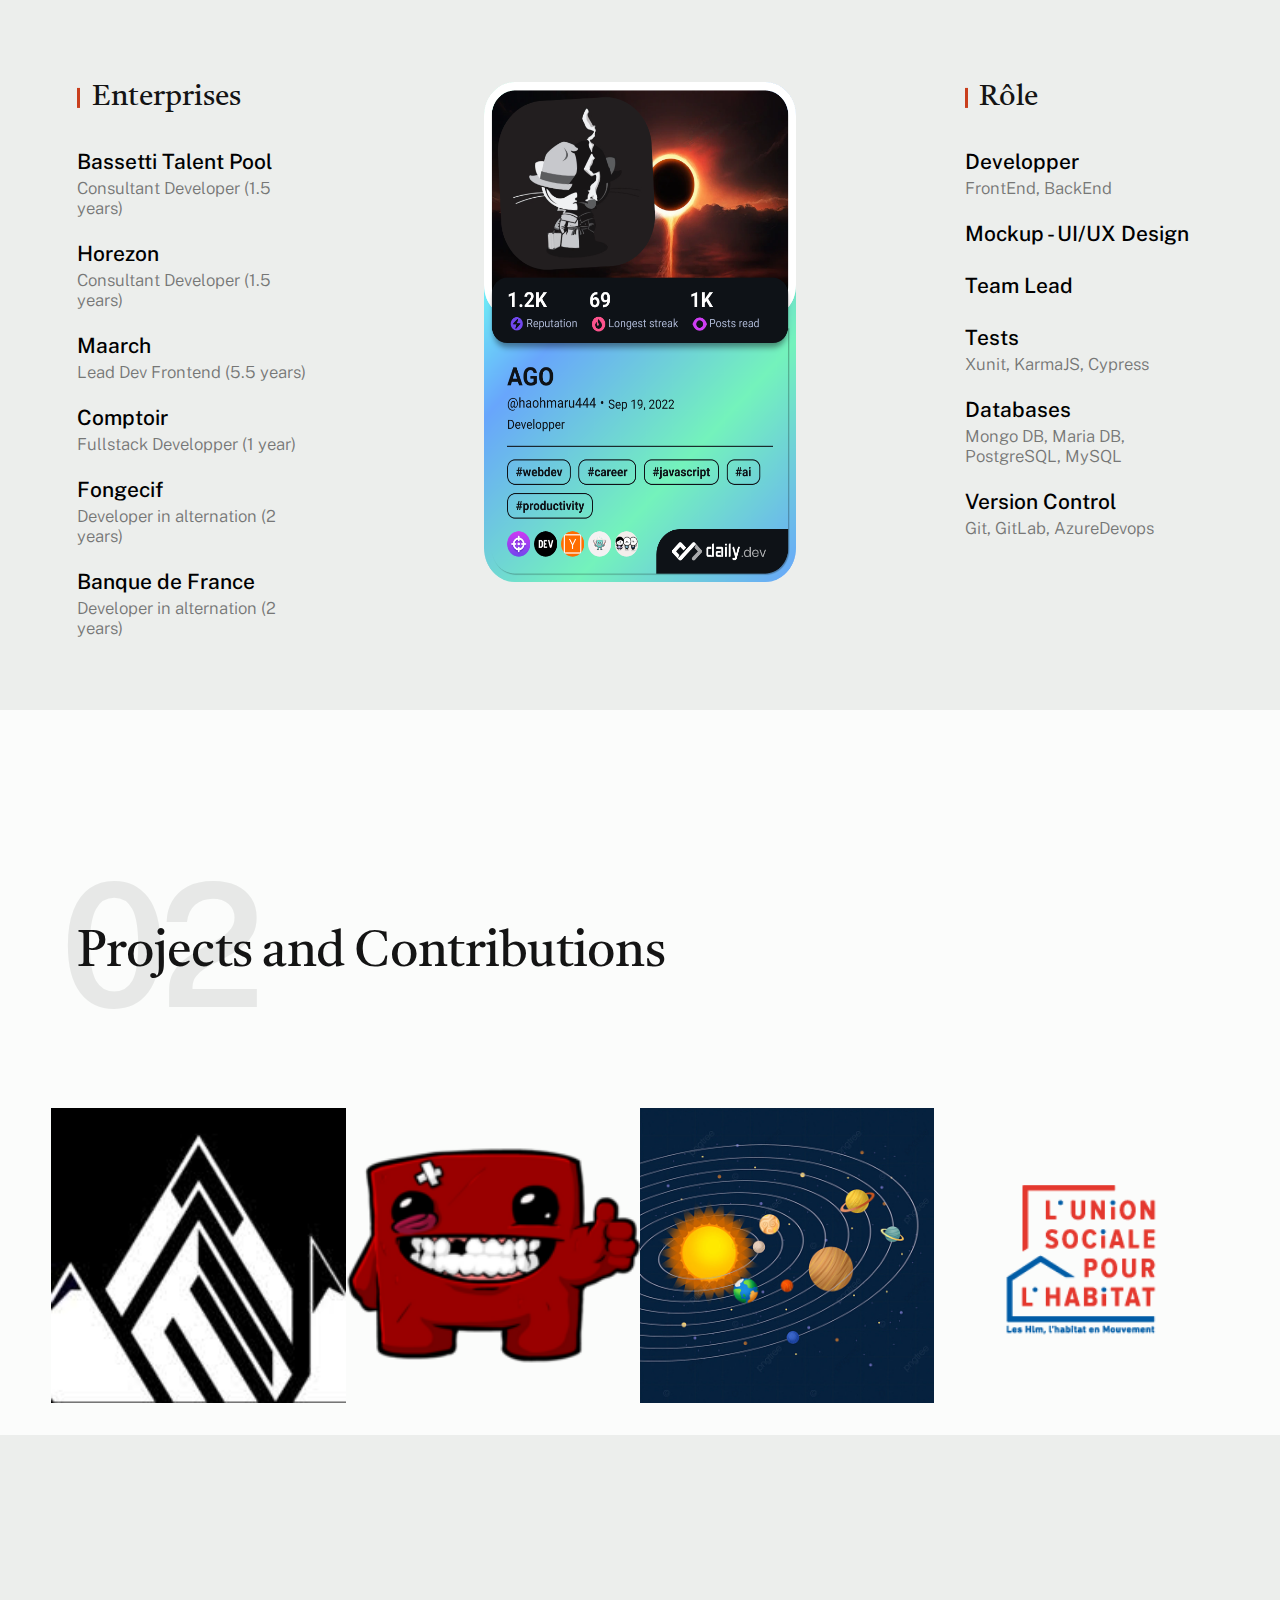
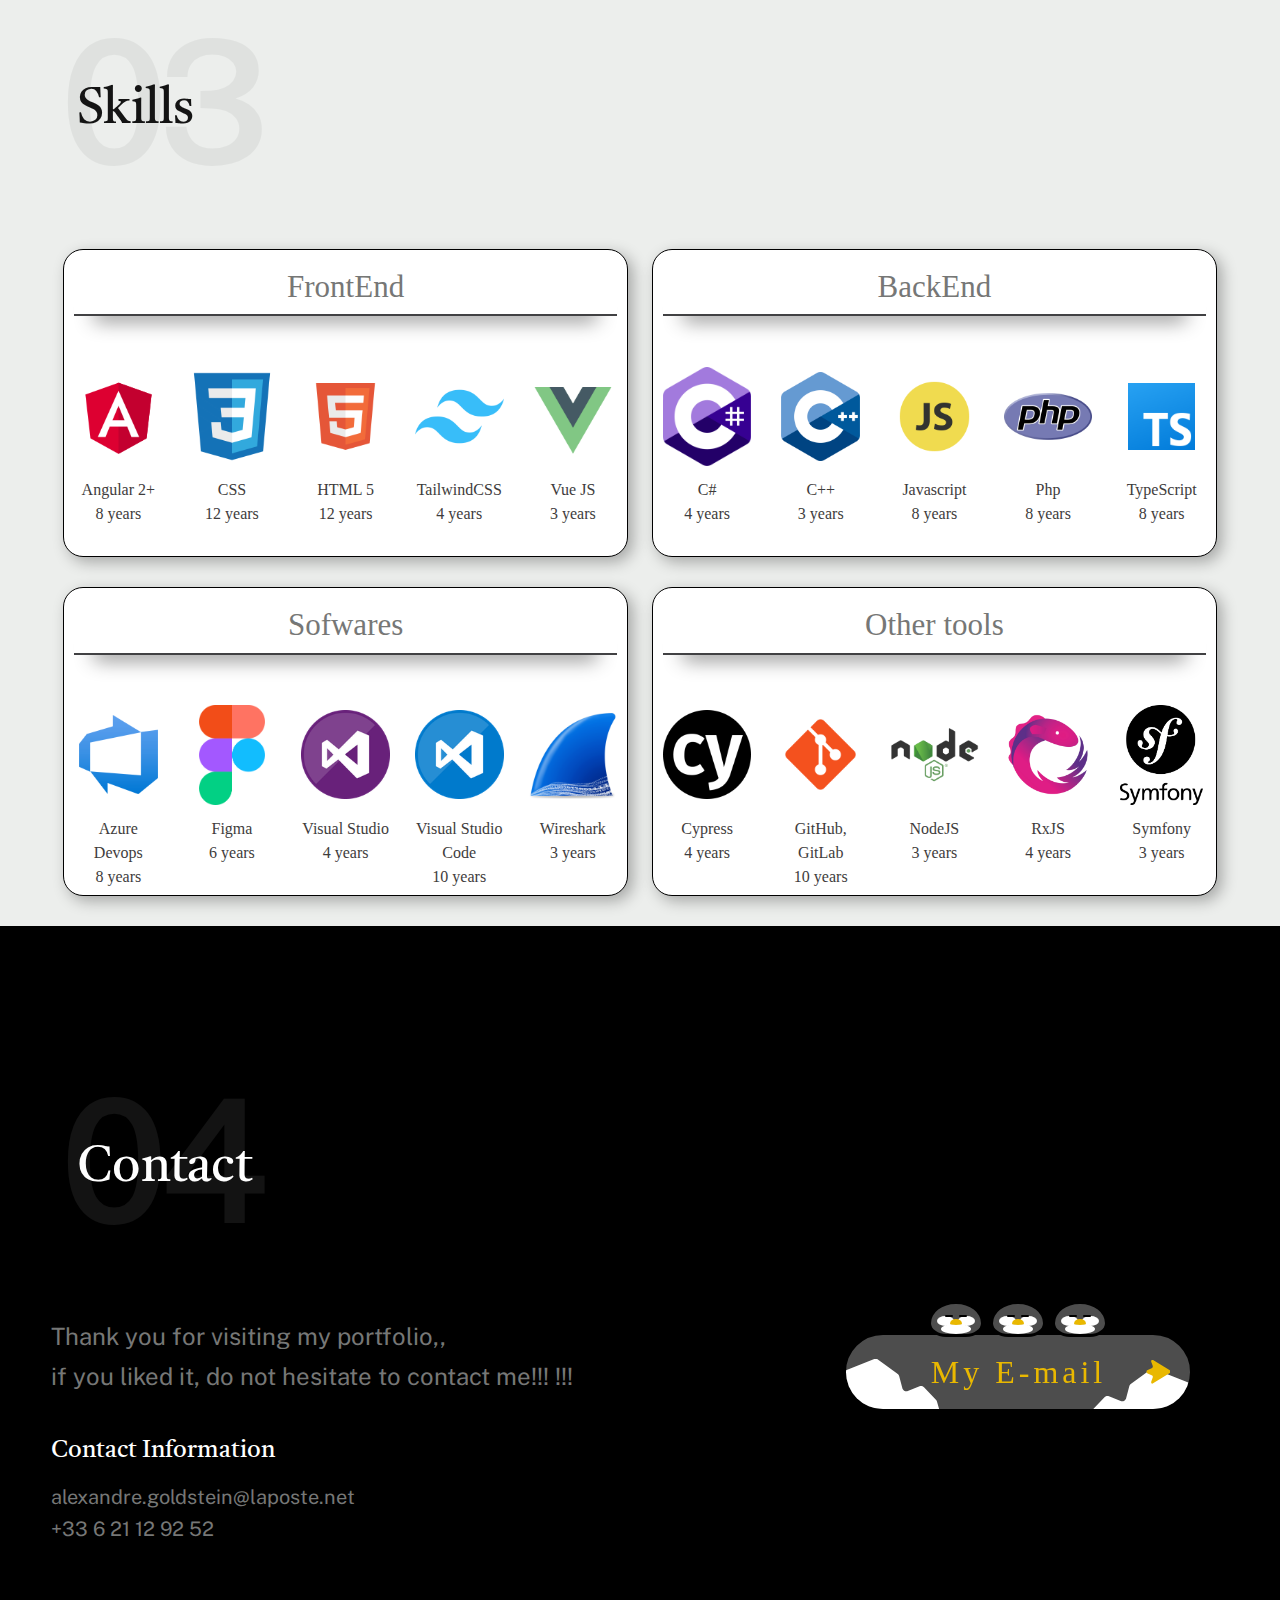
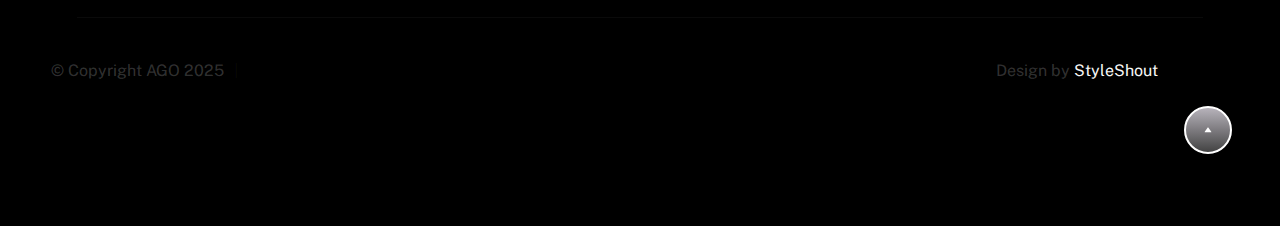
==== commit bc02d7db: "fix typo error in english version" ====
--- a/index.html
+++ b/index.html
@@ -135,13 +135,13 @@
                     </div>
 
                     <p class="attention-getter">
-                    I'm Alexander, I'm in my thirties, have 2 children, and I've been a developer for about fifteen years now.<br>
+                    I'm Alexander, in my thirties, I have 2 children, and I've been a developer for about fifteen years now.<br>
                     People tend to categorize developers as front-end / back-end / full-stack, but I prefer to define myself as a generalist developer.
                     </p>
 
                     <p class="attention-getter">
                     Good practices and clean code enthusiast, I have an affinity for UX/UI and design.<br>
-                    Naturally very curious and someone who likes to see things through to the end, I never turn my back on new challenges!
+                    Naturally very curious and I enjoy to see things through to the end, I never turn my back on new challenges!
                     </p>
 
                     <div class="flex-items s-about__blocks">
@@ -150,11 +150,11 @@
                             <ul class="s-about__list">
                                 <li>
                                     Bassetti Talent Pool
-                                    <span>Developer Consultant (1.5 years)</span>
+                                    <span>Consultant Developer (1.5 years)</span>
                                 </li>
                                 <li>
                                     Horezon
-                                    <span>Developer Consultant (1.5 years)</span>
+                                    <span>Consultant Developer (1.5 years)</span>
                                 </li>
                                 <li>
                                     Maarch
@@ -162,15 +162,15 @@
                                 </li>
                                 <li>
                                     Comptoir
-                                    <span>Developpeur Fullstack (1 year)</span>
+                                    <span>Fullstack Developper (1 year)</span>
                                 </li>
                                 <li>
                                     Fongecif
-                                    <span>Développeur apprentice (2 years)</span>
+                                    <span>Developer in alternation (2 years)</span>
                                 </li>
                                 <li>
                                     Banque de France 
-                                    <span>Développeur apprentice (2 years)</span>
+                                    <span>Developer in alternation (2 years)</span>
                                 </li>
                             </ul>
                         </div>
@@ -530,7 +530,7 @@
                 <div class="row s-footer__bottom">
                     <div class="xl-6 lg-12">
                         <p class="ss-copyright">
-                            <span style="width: 50%">© Copyright AGO 2025</span> <span style="width: 45%; text-align: right;">Design by <a href="https://styleshout.com/">StyleShout</a></span>
+                            <span style="width: 50%">© Copyright AGO 2025</span> <span style="width: 49%; text-align: right;">Design by <a href="https://styleshout.com/">StyleShout</a></span>
                         </p>
                     </div>
 
--- a/css/styles.css
+++ b/css/styles.css
@@ -2138,10 +2138,11 @@
 }
 
 .row_pen {
-    display:flex;
-    position: relative;
-    right: 8%;
-}
+    display  : flex;
+    position : relative;
+    right    : 3%;
+}
+
 .button--pen {
     --main_color : #4d4d4d ;
     --sub_color1 : #FFF ;
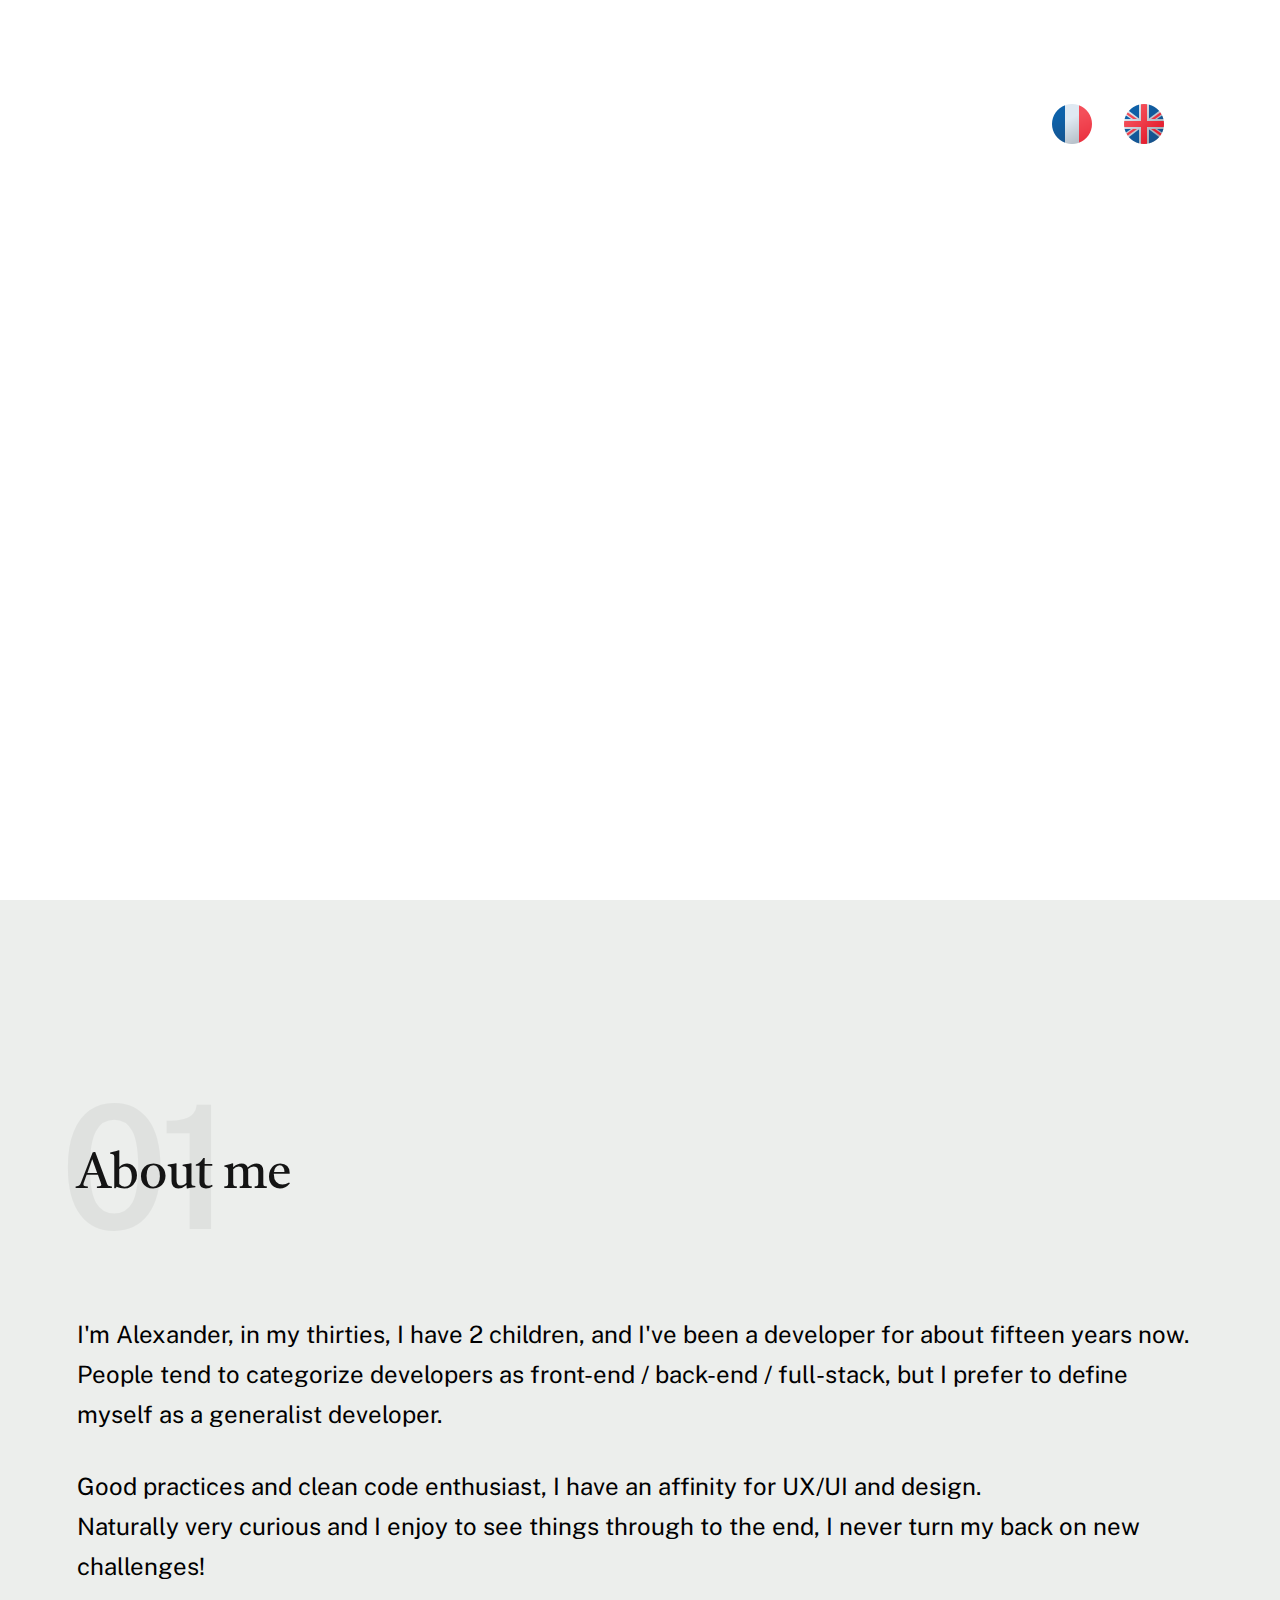
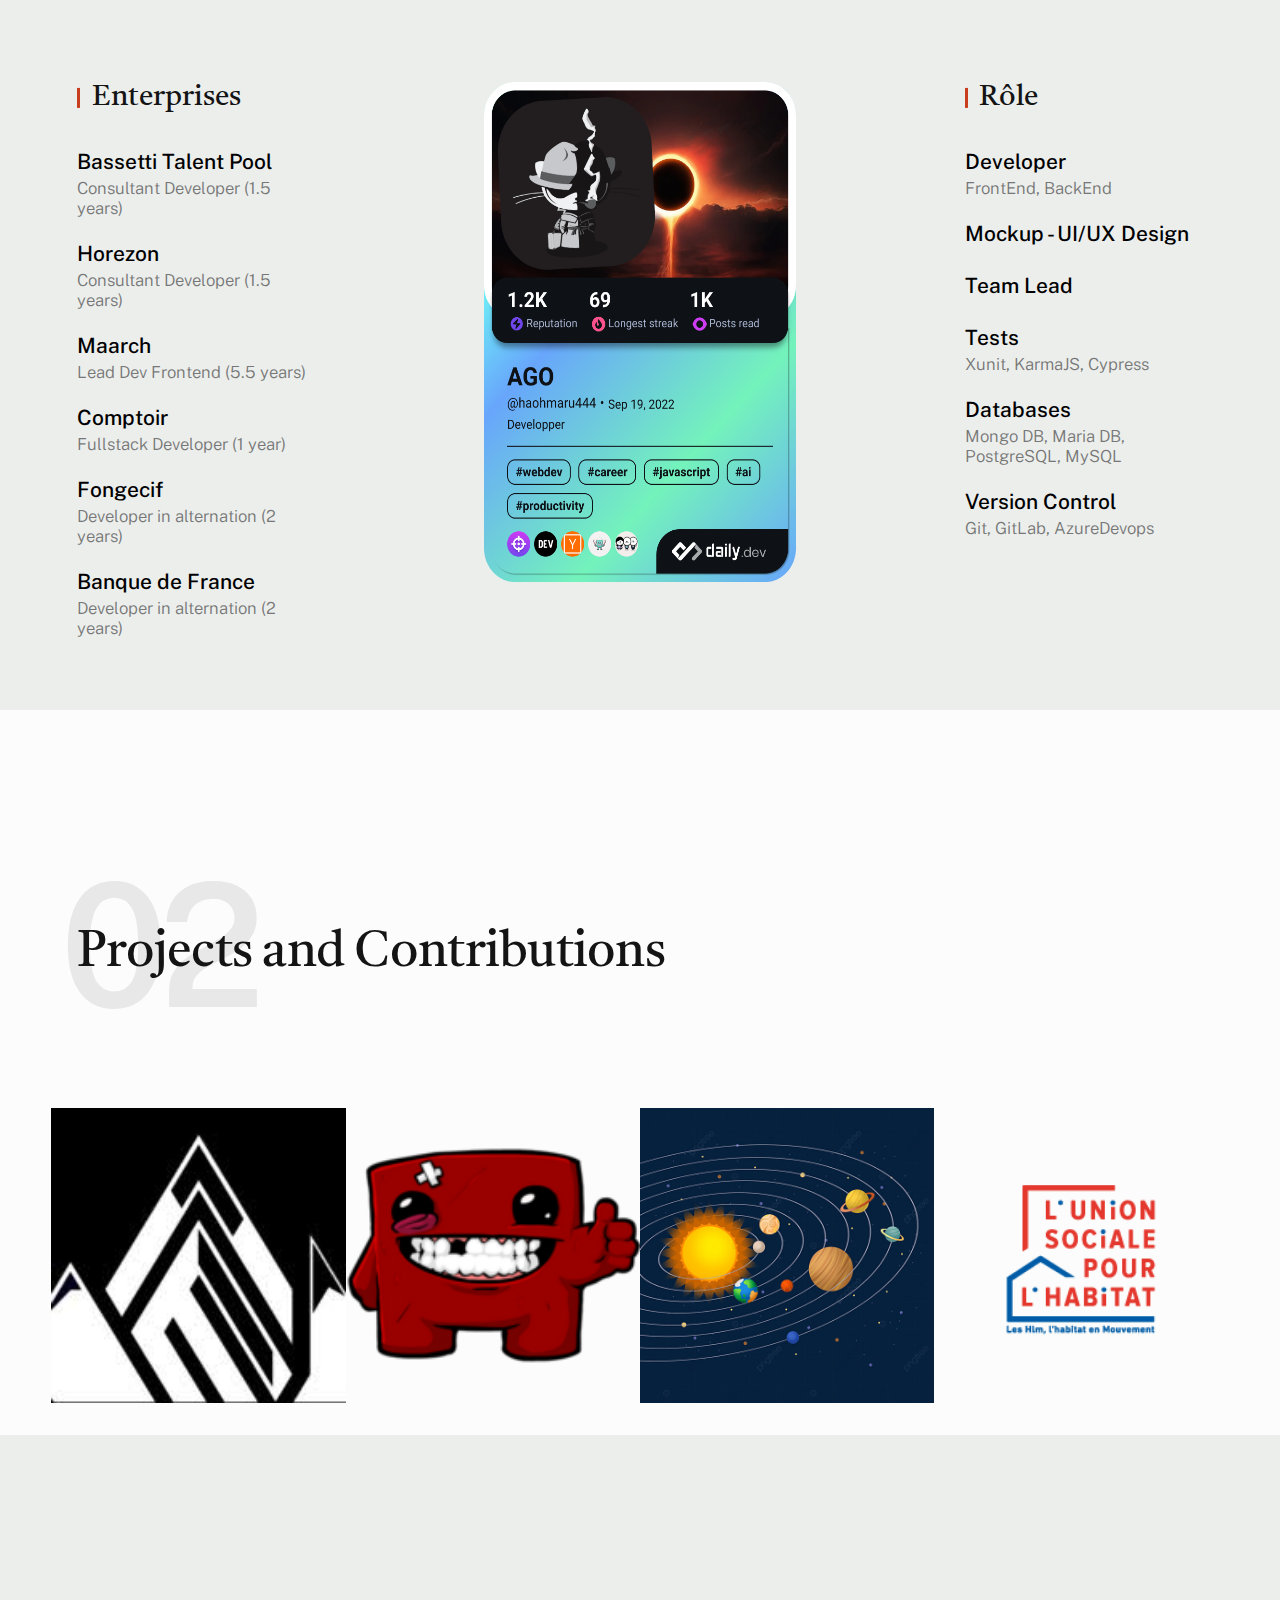
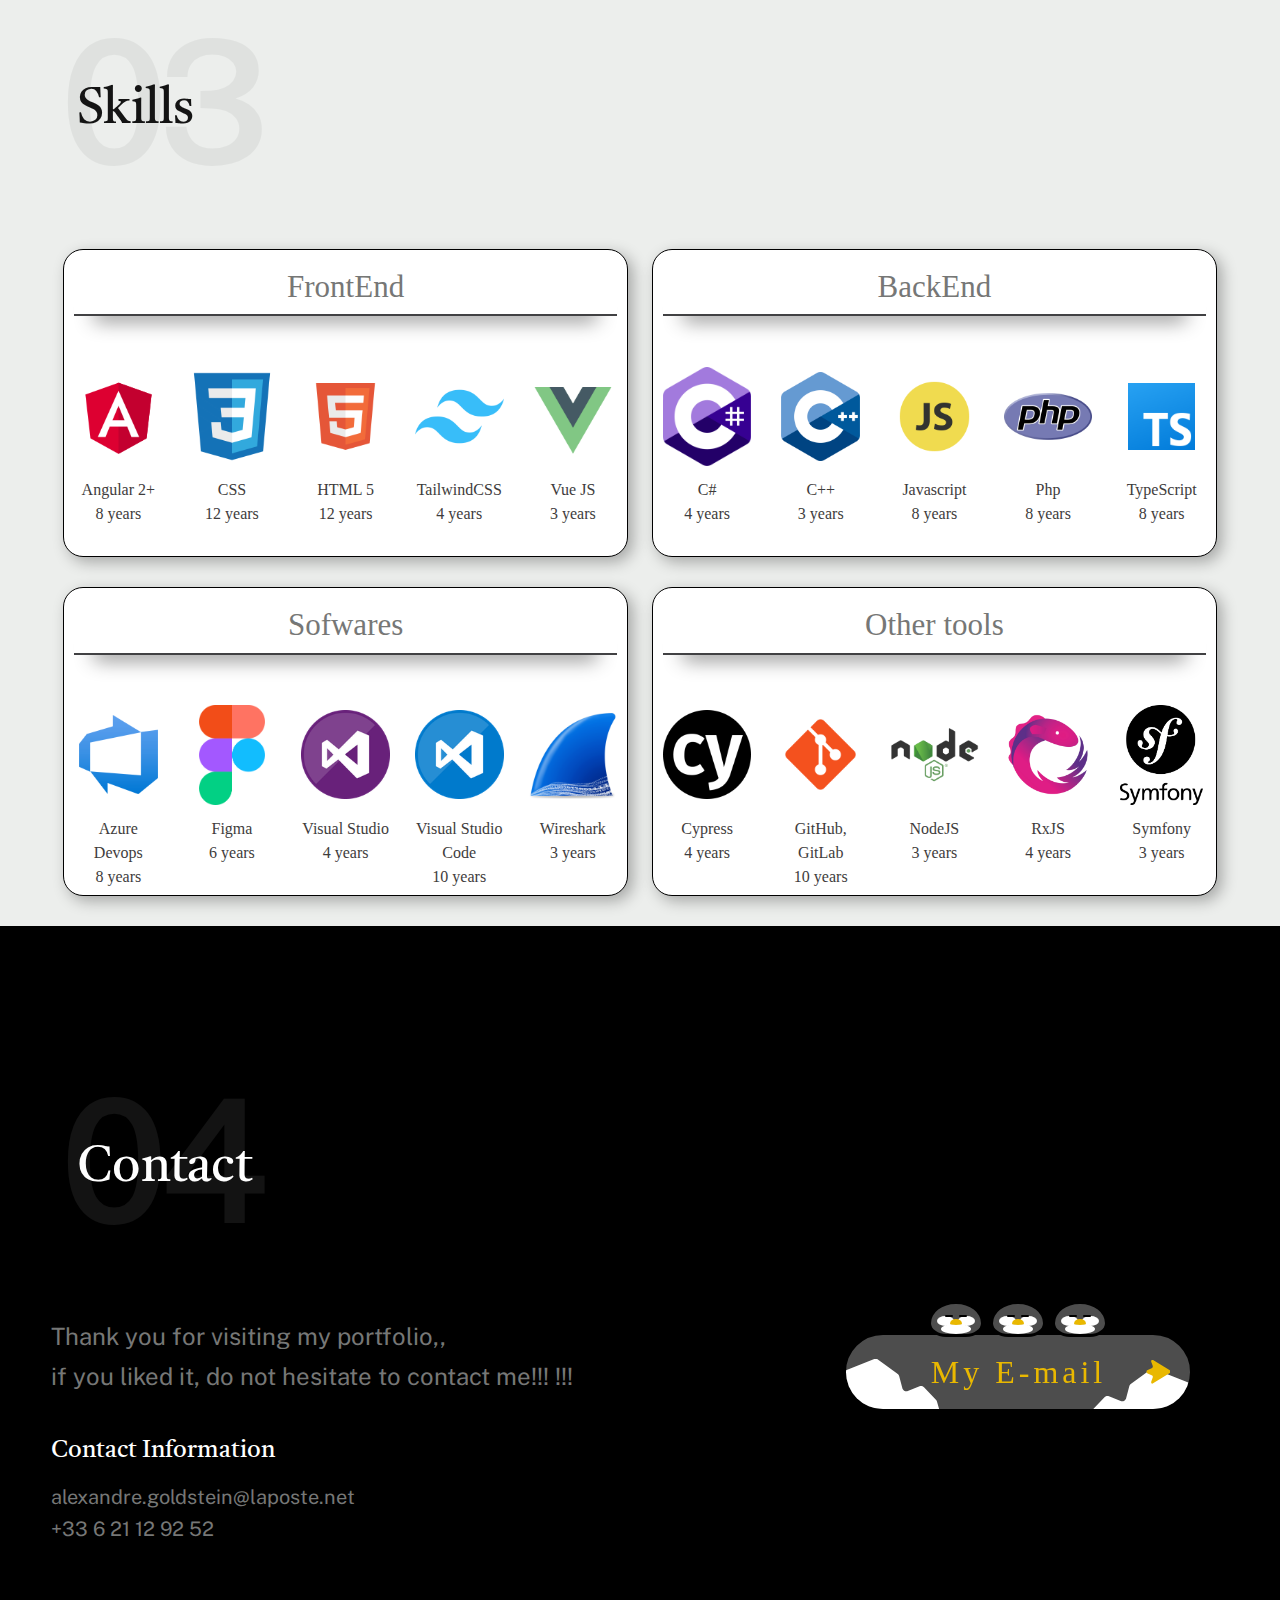
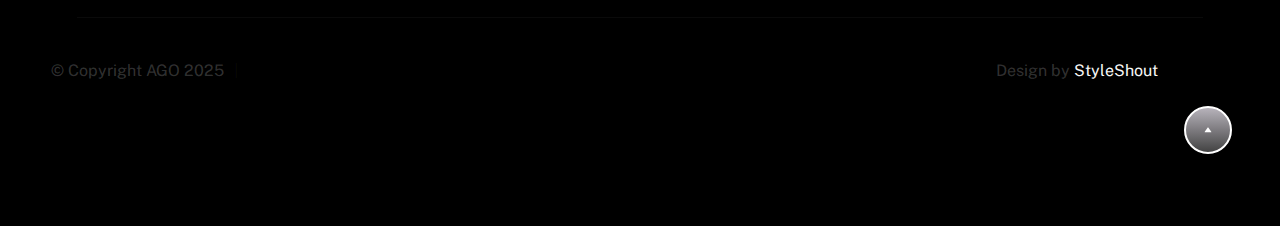
==== commit 1366f8c9: "fix misc typo text" ====
--- a/index.html
+++ b/index.html
@@ -65,7 +65,7 @@
                         <div class="s-intro__content-pretitle text-pretitle"><img src="images/hello.png" id="hello"/></div>
                         <h1 class="s-intro__content-title">
                         Alexandre Goldstein <br>
-                        Developper <br>
+                        Developer <br>
                         from Paris, France
                         </h1>
                         <div class="s-intro__content-btns">
@@ -162,7 +162,7 @@
                                 </li>
                                 <li>
                                     Comptoir
-                                    <span>Fullstack Developper (1 year)</span>
+                                    <span>Fullstack Developer (1 year)</span>
                                 </li>
                                 <li>
                                     Fongecif
@@ -181,7 +181,7 @@
                             <h4 class="s-about__block-title">Rôle</h4>
                             <ul class="s-about__list">
                                 <li>
-                                    Developper 
+                                    Developer 
                                     <span>FrontEnd, BackEnd</span>
                                 </li>
                                 <li>
